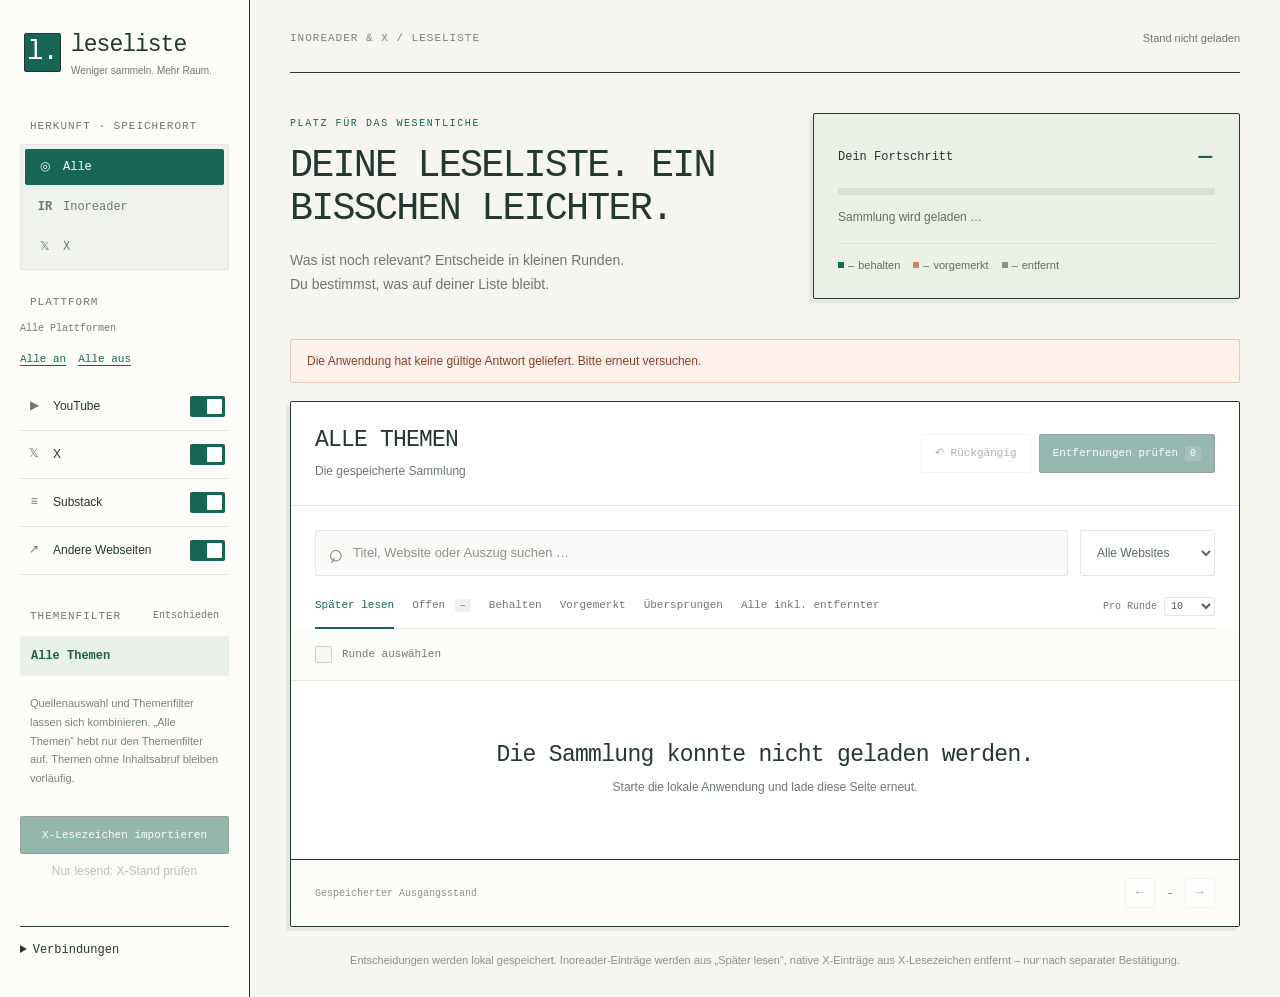
==== index.html @ fdd21968 "Source projection: partial-marine-coral-theme-20261112-170748" ====
<!doctype html>
<html lang="de">
<head>
  <meta charset="utf-8">
  <meta name="viewport" content="width=device-width, initial-scale=1">
  <meta name="color-scheme" content="light">
  <title>Leseliste · Inoreader &amp; X</title>
  <link rel="stylesheet" href="/styles.css">
  <script src="/app.js" defer></script>
</head>
<body>
  <a class="skip-link" href="#main">Zum Inhalt</a>
  <div class="app-shell">
    <aside class="sidebar" aria-label="Themen und Verbindung">
      <a class="brand" href="/" aria-label="Leseliste Startseite"><span class="brand-mark" aria-hidden="true">l.</span><span>leseliste<span class="brand-sub">Weniger sammeln. Mehr Raum.</span></span></a>
      <div class="scope-label" id="scope-label">HERKUNFT · SPEICHERORT</div>
      <div class="collection-switch" role="group" aria-labelledby="scope-label">
        <button class="active" type="button" data-collection="all" aria-pressed="true"><span class="origin-mark" aria-hidden="true">◎</span> Alle</button>
        <button type="button" data-collection="inoreader" aria-pressed="false"><span class="origin-mark" aria-hidden="true">IR</span> Inoreader</button>
        <button type="button" data-collection="x" aria-pressed="false"><span class="origin-mark" aria-hidden="true">𝕏</span> X</button>
      </div>
      <div class="scope-label" id="platform-label">PLATTFORM</div>
      <div class="platform-switch" role="group" aria-labelledby="platform-label" title="Erkennung anhand der Linkadresse; eigene Substack-Domains können unter anderen Webseiten erscheinen.">
        <div class="platform-toolbar">
          <span id="platform-count" aria-live="polite">Alle Plattformen</span>
          <div class="platform-actions">
            <button type="button" id="platform-all-on">Alle an</button>
            <button type="button" id="platform-all-off">Alle aus</button>
          </div>
        </div>
        <label class="platform-option"><span class="platform-mark" aria-hidden="true">▶</span><span>YouTube</span><input id="platform-youtube" type="checkbox" role="switch" data-platform="youtube" checked></label>
        <label class="platform-option"><span class="platform-mark" aria-hidden="true">𝕏</span><span>X</span><input id="platform-x" type="checkbox" role="switch" data-platform="x" checked></label>
        <label class="platform-option"><span class="platform-mark" aria-hidden="true">≡</span><span>Substack</span><input id="platform-substack" type="checkbox" role="switch" data-platform="substack" checked></label>
        <label class="platform-option"><span class="platform-mark" aria-hidden="true">↗</span><span>Andere Webseiten</span><input id="platform-web" type="checkbox" role="switch" data-platform="web" checked></label>
      </div>
      <div class="topic-heading"><span>THEMENFILTER</span><span>Entschieden</span></div>
      <button class="all-topics topic-button active" id="all-topics" type="button"><span>Alle Themen</span></button>
      <nav id="topics" aria-label="Nach Thema filtern"></nav>
      <p class="topic-note">Quellenauswahl und Themenfilter lassen sich kombinieren. „Alle Themen“ hebt nur den Themenfilter auf. Themen ohne Inhaltsabruf bleiben vorläufig.</p>
      <button id="x-import" class="button primary full-width" type="button" disabled>X-Lesezeichen importieren</button>
      <button id="x-check" class="text-button full-width" type="button" disabled>Nur lesend: X-Stand prüfen</button>
      <p id="x-import-status" class="import-status" aria-live="polite"></p>
      <details class="connection-settings"><summary>Verbindungen</summary>
      <section class="connection-card" aria-labelledby="connection-heading">
        <div class="connection-title"><span class="connection-dot" id="connection-dot"></span><h2 id="connection-heading">Inoreader</h2></div>
        <p id="connection-message">Verbindung wird geprüft …</p>
        <button id="connect" class="button secondary full-width" type="button" disabled>Inoreader verbinden <span aria-hidden="true">↗</span></button>
        <button id="refresh" class="text-button full-width" type="button" disabled>Live-Stand prüfen</button>
      </section>
      <section class="connection-card" aria-labelledby="x-connection-heading">
        <div class="connection-title"><span class="connection-dot" id="x-connection-dot"></span><h2 id="x-connection-heading">X-Lesezeichen</h2></div>
        <p id="x-connection-message" aria-live="polite">Verbindung wird geprüft …</p>
        <label for="x-client-id">Öffentliche X-Client-ID</label>
        <input id="x-client-id" autocomplete="off" spellcheck="false">
        <label><input id="x-user-cost-approval" type="checkbox"> Ich genehmige den Identitätsabruf für höchstens 0,01 USD.</label>
        <button id="x-connect" class="button secondary full-width" type="button">X verbinden</button>
        <button id="x-disconnect" class="text-button full-width" type="button" hidden>Trennen</button>
      </section>
      </details>
    </aside>
    <main id="main" tabindex="-1">
      <header class="topbar"><span class="eyebrow">INOREADER &amp; X / LESELISTE</span><span class="saved-status" id="saved-status">Lade gespeicherten Fortschritt …</span></header>
      <section class="intro" aria-labelledby="page-title">
        <div><div class="eyebrow accent">PLATZ FÜR DAS WESENTLICHE</div><h1 id="page-title">Deine Leseliste. Ein bisschen leichter.</h1><p>Was ist noch relevant? Entscheide in kleinen Runden.<br> Du bestimmst, was auf deiner Liste bleibt.</p></div>
        <div class="progress-card"><div class="progress-card-top"><span>Dein Fortschritt</span><strong id="progress-percent">–</strong></div><div class="progress-track"><div id="overall-bar"></div></div><p id="overall-progress">Sammlung wird geladen …</p><div class="progress-legend"><span><i class="legend-dot keep-dot"></i><span id="keep-count">–</span> behalten</span><span><i class="legend-dot remove-dot"></i><span id="remove-count">–</span> vorgemerkt</span><span><i class="legend-dot done-dot"></i><span id="done-count">–</span> entfernt</span></div></div>
      </section>
      <div id="notice" class="notice" role="status" aria-live="polite" hidden></div>
      <section class="collection" aria-labelledby="collection-title">
        <div class="collection-heading"><div><h2 id="collection-title">Alle Themen</h2><p id="topic-progress">Die gespeicherte Sammlung</p></div><div class="heading-actions"><button id="undo" class="button secondary" disabled type="button"><span aria-hidden="true">↶</span> Rückgängig</button><button id="preview" class="button primary" disabled type="button">Entfernungen prüfen <span id="pending-count" class="button-count">0</span></button></div></div>
        <div class="filters"><label class="search-field"><span aria-hidden="true">⌕</span><span class="sr-only">Artikel durchsuchen</span><input id="search" type="search" placeholder="Titel, Website oder Auszug suchen …" autocomplete="off"></label><label class="source-field"><span class="sr-only">Website oder Publikation filtern</span><select id="source"><option value="">Alle Websites</option></select></label></div>
        <div class="list-navigation"><div class="status-tabs" role="group" aria-label="Nach Entscheidung filtern"><button class="status-tab active" data-status="saved" type="button">Später lesen</button><button class="status-tab" data-status="open" type="button">Offen <span id="open-count">–</span></button><button class="status-tab" data-status="keep" type="button">Behalten</button><button class="status-tab" data-status="remove" type="button">Vorgemerkt</button><button class="status-tab" data-status="skip" type="button">Übersprungen</button><button class="status-tab" data-status="all" type="button">Alle inkl. entfernter</button></div><label class="round-size">Pro Runde <select id="page-size"><option value="10">10</option><option value="20">20</option><option value="500">Alle</option></select></label></div>
        <div class="batch-bar"><label class="select-all"><input id="select-all" type="checkbox"><span id="selection-label">Runde auswählen</span></label><div id="batch-actions" class="batch-actions" hidden><button id="open-selected" type="button">Ausgewählte Originale öffnen ↗</button><button id="karakeep-selected" type="button" title="Speichert die ausgewählten Artikel und merkt nach bestätigtem Erfolg ihre Entfernung aus Inoreader vor">Ausgewählte in Karakeep speichern</button><button data-batch="keep" type="button">Behalten</button><button data-batch="remove" type="button">Entfernen vormerken</button><button data-batch="skip" type="button">Überspringen</button><button data-batch="clear" type="button">Zurücksetzen</button></div><span id="result-count" class="result-count"></span></div>
        <div id="article-list" class="article-list" aria-label="Artikel"><div class="empty-state"><span class="empty-icon" aria-hidden="true">···</span><h3>Deine Sammlung wird geladen</h3><p>Einen Moment bitte.</p></div></div>
        <footer class="list-footer"><p id="snapshot-label">Gespeicherter Ausgangsstand</p><div class="pagination"><button id="previous-page" class="button secondary" type="button" disabled aria-label="Vorherige Runde">←</button><span id="page-label">–</span><button id="next-page" class="button secondary" type="button" disabled aria-label="Nächste Runde">→</button></div></footer>
      </section>
      <p class="footnote">Entscheidungen werden lokal gespeichert. Inoreader-Einträge werden aus „Später lesen“, native X-Einträge aus X-Lesezeichen entfernt – nur nach separater Bestätigung.</p>
    </main>
  </div>
  <dialog id="detail-dialog" class="detail-dialog" aria-labelledby="detail-title"><div class="drawer-inner"><div class="drawer-top"><span class="eyebrow" id="detail-ref"></span><button class="icon-button" id="close-detail" type="button" aria-label="Details schließen">×</button></div><div id="detail-meta" class="detail-meta"></div><h2 id="detail-title"></h2><div id="detail-status" class="detail-status"></div><a id="detail-link" class="button primary original-link" target="_blank" rel="noopener noreferrer">Original öffnen <span aria-hidden="true">↗</span></a><button id="detail-karakeep" class="button keep-button detail-karakeep" type="button">In Karakeep speichern</button><p class="karakeep-note">Speichert den Link und merkt ihn danach zum Entfernen aus Inoreader vor.</p><p id="detail-enrichment" class="detail-enrichment" hidden></p><p id="detail-missing" class="detail-warning" hidden>Der gespeicherte Inhalt reicht nicht aus, um diesen Artikel sicher einzuordnen. Öffne bei Bedarf das Original.</p><button id="detail-fetch-x" class="button secondary detail-fetch-x" type="button">X-Inhalt abrufen</button><details><summary>Quelltext / gespeicherten Auszug anzeigen</summary><p id="detail-excerpt" class="detail-excerpt"></p></details><p id="detail-duplicates" class="detail-warning" hidden></p><div class="drawer-decisions" id="detail-actions"><button class="button keep-button" data-detail="keep" type="button">✓ Behalten</button><button class="button remove-button" data-detail="remove" type="button">− Entfernen vormerken</button><button class="button secondary" data-detail="skip" type="button">Überspringen</button><button class="text-button" data-detail="clear" type="button">Entscheidung zurücksetzen</button></div><p class="drawer-note">„Entfernen“ betrifft nur die Liste „Später lesen“. Der Artikel wird nicht dauerhaft gelöscht.</p></div></dialog>
  <dialog id="sync-dialog" class="sync-dialog" aria-labelledby="sync-title"><div class="sync-inner"><div class="drawer-top"><span class="eyebrow accent">DEINE BESTÄTIGUNG</span><button class="icon-button" id="close-sync" type="button" aria-label="Vorschau schließen">×</button></div><h2 id="sync-title">Vorgemerkte Einträge entfernen</h2><p id="sync-description"></p><ul id="sync-items" class="sync-items"></ul><p class="sync-note">Inoreader-Einträge werden aus „Später lesen“, native X-Einträge aus X-Lesezeichen entfernt. Nicht verbundene Quellen bleiben vorgemerkt. „Behalten“ und „Überspringen“ verändern keine Quelle.</p><div id="sync-x-controls" hidden><div class="x-import-fields"><label>Prüfposts höchstens <input id="sync-x-posts" type="number" min="0"></label><label>Seiten höchstens <input id="sync-x-pages" type="number" min="1"></label></div><p id="sync-x-quote" class="detail-warning" aria-live="polite"></p><p>Verifikations-Readback kann unvollständig sein; ein ungelöschter Artikel bleibt dann unbestätigt. Nach jedem Versuch ist eine neue Vorschau erforderlich, ohne automatische Wiederholung.</p><label class="cost-approval"><input id="sync-x-approval" type="checkbox"> Ich genehmige diesen Höchstbetrag und die angezeigten Löschungen in X.</label></div><p id="sync-error" class="detail-warning" role="alert" hidden></p><div class="sync-actions"><button id="cancel-sync" class="button secondary" type="button">Abbrechen</button><button id="confirm-sync" class="button primary" type="button">Jetzt prüfen</button></div></div></dialog>
  <dialog id="x-check-dialog" class="sync-dialog" aria-labelledby="x-check-title"><div class="sync-inner"><div class="drawer-top"><span class="eyebrow accent">NUR LESENDER LIVE-CHECK</span><button class="icon-button" id="close-x-check" type="button" aria-label="Prüfung schließen">×</button></div><h2 id="x-check-title">X-Mitgliedschaft prüfen</h2><p>Diese Prüfung liest X-Lesezeichen und sendet keine Löschanfrage. Bei unvollständigem Ergebnis bleibt die Mitgliedschaft unbekannt.</p><div class="x-import-fields"><label>Prüfposts höchstens <input id="x-check-posts" type="number" min="0"></label><label>Seiten höchstens <input id="x-check-pages" type="number" min="1"></label></div><p id="x-check-quote" class="detail-warning" aria-live="polite"></p><label class="cost-approval"><input id="x-check-approval" type="checkbox"> Ich genehmige diesen reinen Lese-Kostenrahmen.</label><div class="sync-actions"><button id="cancel-x-check" class="button secondary" type="button">Abbrechen</button><button id="confirm-x-check" class="button primary" type="button" disabled>Nur lesend prüfen</button></div></div></dialog>
  <dialog id="karakeep-dialog" class="sync-dialog" aria-labelledby="karakeep-title" aria-describedby="karakeep-description"><div class="sync-inner"><div class="drawer-top"><span class="eyebrow accent">KARAKEEP VERBINDEN</span><button id="close-karakeep" class="icon-button" type="button" aria-label="Karakeep-Verbindung schließen">×</button></div><h2 id="karakeep-title">Links sicher aufbewahren</h2><p id="karakeep-description">Verbinde deine Karakeep-Instanz <strong>karakeep.example.invalid</strong>. Der Schlüssel bleibt nur für diese laufende Sitzung im Speicher und wird nicht in einer Datei gespeichert.</p><p>Trage den Schlüssel selbst hier ein, nicht im Chat. Öffne <a href="https://karakeep.example.invalid/" target="_blank" rel="noopener noreferrer">Karakeep ↗</a> und dort „Settings“ → „API Keys“.</p><label class="karakeep-key-label" for="karakeep-key">Karakeep-API-Schlüssel</label><input id="karakeep-key" class="karakeep-key-input" type="password" autocomplete="off" spellcheck="false" autocapitalize="none" maxlength="8192"><p class="karakeep-note">Verbinden speichert noch keinen Artikel. Erst „In Karakeep speichern“ legt den Link ab und merkt nach bestätigtem Erfolg die Entfernung aus Inoreader vor.</p><p id="karakeep-error" class="detail-warning" role="alert" hidden></p><div class="sync-actions"><button id="confirm-karakeep" class="button primary" type="button">Karakeep verbinden</button></div></div></dialog>
  <dialog id="x-import-dialog" class="sync-dialog" aria-labelledby="x-import-title" aria-describedby="x-import-description x-import-quote"><div class="sync-inner"><div class="drawer-top"><span class="eyebrow accent">MANUELLER IMPORT</span><button class="icon-button" id="close-x-import" type="button" aria-label="Import schließen">×</button></div><h2 id="x-import-title">X-Lesezeichen importieren</h2><p id="x-import-description"></p><div class="x-import-fields"><label>Beiträge höchstens <input id="x-import-posts" type="number" min="1" max="1000" value="20"></label><label>Autor:innen höchstens <input id="x-import-users" type="number" min="0" max="1000" value="20"></label><label>Seiten höchstens <input id="x-import-pages" type="number" min="1" max="1000" value="1"></label></div><label id="x-import-restart-label" class="cost-approval" hidden><input id="x-import-restart" type="checkbox"> Ich starte eine neue Inventur statt den ungültigen Cursor fortzusetzen.</label><p id="x-import-quote" class="detail-warning" aria-live="polite"></p><p>Dies ist ein reservierter Höchstbetrag, keine tatsächliche Abrechnung. Bekannte Beiträge können erneut kosten. Keine automatische Aufladung; aktuelle Preise im X-Entwicklerkonto vor Live-Nutzung prüfen.</p><label class="cost-approval"><input id="x-import-approval" type="checkbox"> Ich genehmige diese Ressourcen- und USD-Obergrenzen für genau diesen Import.</label><div class="sync-actions"><button id="cancel-x-import" class="button secondary" type="button">Abbrechen</button><button id="confirm-x-import" class="button primary" type="button" disabled>Kostenpflichtig importieren</button></div></div></dialog>
</body>
</html>
---- styles.css ----
:root{--bg:#f6f5f0;--surface:#fff;--ink:#243732;--muted:#6d7973;--line:#e4e8e1;--teal:#176554;--teal-light:#edf5ef;--orange:#a85b34;--orange-light:#fbf0e8;--radius:14px;--shadow:0 3px 18px #213c2a05;font-family:Inter,-apple-system,BlinkMacSystemFont,"Segoe UI",sans-serif;font-synthesis:none;color:var(--ink);background:var(--bg)}
*{box-sizing:border-box}body{margin:0;font-size:14px;line-height:1.5}button,input,select{font:inherit}button,a,input,select{-webkit-tap-highlight-color:transparent}button{cursor:pointer}button:disabled{cursor:default;opacity:.45}button,a,input,select{outline-offset:4px}button:focus-visible,a:focus-visible,input:focus-visible,select:focus-visible{outline:3px solid #69a78d}a{color:var(--teal)}button{color:inherit}button:not(:disabled),a{transition:background .15s,color .15s,border-color .15s}input[type=checkbox]{accent-color:var(--teal);width:17px;height:17px;margin:0;flex-shrink:0}input,select{min-width:0}button{touch-action:manipulation}[hidden]{display:none!important}.sr-only{position:absolute;width:1px;height:1px;overflow:hidden;clip:rect(0,0,0,0);white-space:nowrap}.skip-link{position:fixed;top:8px;left:8px;transform:translateY(-150%);z-index:10;background:white;padding:12px}.skip-link:focus{transform:translateY(0)}
.app-shell{display:grid;grid-template-columns:250px minmax(0,1fr);min-height:100vh}.sidebar{padding:32px 20px 24px;border-right:1px solid var(--line);background:#fcfcf8;display:flex;flex-direction:column;gap:0}.brand{display:flex;align-items:center;gap:10px;font-size:23px;letter-spacing:-.8px;font-weight:750;color:var(--ink);text-decoration:none;margin:0 0 48px 4px}.brand-mark{width:37px;height:39px;border-radius:11px;background:var(--teal);color:#fff;font-family:Georgia,serif;font-size:31px;line-height:35px;text-align:center}.brand-sub{display:block;font-size:10px;font-weight:450;color:var(--muted);letter-spacing:0;margin-top:0}.sidebar-label,.topic-heading{font-size:10px;letter-spacing:1.3px;font-weight:700;color:var(--muted);margin:0 10px 12px}.topic-heading{display:flex;justify-content:space-between;margin-top:29px;margin-bottom:12px}.topic-heading span:last-child{letter-spacing:0;font-size:10px;font-weight:400}.topic-button{display:flex;width:100%;align-items:center;justify-content:space-between;gap:8px;text-align:left;background:none;border:1px solid transparent;border-radius:9px;padding:11px 10px;font-size:12px;line-height:1.35}.topic-button:hover{background:#f0f3ed}.topic-button.active{background:#eaf1e9;color:#215c47;font-weight:650}.topic-button .small-count{font-size:11px;flex-shrink:0;color:var(--muted)}.all-topics{font-size:13px}.all-topics .small-count{background:#dce8d9;color:var(--teal);padding:1px 6px;border-radius:5px}.topic-entry{margin-bottom:8px}.topic-mini-track{height:3px;margin:0 10px;background:#e9ede5;border-radius:8px;overflow:hidden}.topic-mini-track>div{height:100%;background:#86af94;border-radius:8px}.topic-note{color:#7a857e;font-size:10px;line-height:1.65;margin:18px 10px 28px}.connection-card{margin-top:auto;border:1px solid var(--line);border-radius:12px;background:#fff;padding:15px}.connection-title{display:flex;align-items:center;gap:7px}.connection-title h2{margin:0;font-size:12px;font-weight:650}.connection-dot{height:7px;width:7px;border-radius:100%;background:#b2b9b1}.connection-dot.connected{background:#388160}.connection-card p{font-size:11px;line-height:1.6;color:var(--muted);margin:8px 0 12px}.full-width{width:100%}.connection-card .button{font-size:11px;padding:8px}.connection-card .text-button{font-size:11px;padding:10px 0 0}
main{padding:0 40px 22px;max-width:1500px;width:100%;margin:auto}.topbar{display:flex;align-items:center;justify-content:space-between;gap:14px;padding:24px 0;border-bottom:1px solid var(--line)}.eyebrow{font-size:10px;font-weight:650;letter-spacing:1.6px;color:#7a837c}.accent{color:var(--teal)}.saved-status{font-size:11px;color:var(--muted)}.intro{display:grid;grid-template-columns:minmax(0,1.2fr) minmax(280px,1fr);gap:35px;align-items:center;padding:39px 0 35px}.intro h1{font-family:Georgia,"Times New Roman",serif;font-size:clamp(29px,2.7vw,39px);font-weight:400;line-height:1.15;letter-spacing:-1.4px;max-width:470px;margin:11px 0 14px}.intro p{font-size:12px;color:var(--muted);line-height:1.75;margin:0}.progress-card{background:#eaf0e5;border:1px solid #e0e7d9;border-radius:var(--radius);padding:20px 22px}.progress-card-top{display:flex;justify-content:space-between;align-items:center;font-size:12px;font-weight:600}.progress-card-top strong{font-family:Georgia,serif;font-size:29px;font-weight:400;color:var(--teal)}.progress-track{height:7px;border-radius:5px;background:#d5e0ce;overflow:hidden;margin:12px 0}.progress-track>div{height:100%;width:0;background:var(--teal);border-radius:5px;transition:width .3s}.progress-card p{font-size:11px;color:#5e715e}.progress-legend{display:flex;flex-wrap:wrap;gap:6px 13px;font-size:10px;color:#5e715e;margin-top:15px;padding-top:13px;border-top:1px solid #d8e2d1}.progress-legend>span{display:flex;align-items:center;gap:4px}.legend-dot{display:inline-block;width:6px;height:6px;border-radius:50%}.keep-dot{background:var(--teal)}.remove-dot{background:#c38461}.done-dot{background:#8a9685}.notice{padding:12px 16px;margin:0 0 18px;border:1px solid #cbdccf;border-radius:10px;background:#f0f7ef;color:#2c5b40;font-size:12px}.notice.error{background:#fff1eb;border-color:#e9c8b8;color:#8a4029}
.collection{background:white;border:1px solid var(--line);border-radius:var(--radius);box-shadow:var(--shadow);overflow:hidden}.collection-heading{display:flex;justify-content:space-between;align-items:center;gap:20px;padding:24px 24px 19px}.collection-heading h2{font-size:19px;line-height:1.35;letter-spacing:-.4px;margin:0 0 4px;font-weight:600}.collection-heading p{font-size:11px;color:var(--muted);margin:0}.heading-actions{display:flex;gap:8px;flex-shrink:0}.button{border:1px solid transparent;border-radius:7px;font-size:11px;font-weight:550;padding:10px 13px;display:inline-flex;align-items:center;justify-content:center;gap:7px;text-decoration:none;white-space:nowrap}.primary{background:var(--teal);color:white;border-color:var(--teal)}.primary:hover:not(:disabled){background:#104c3f}.secondary{background:#fff;border-color:#dce2d9;color:#4a5c51}.secondary:hover:not(:disabled){background:#f4f6f0;border-color:#becbbc}.button-count{font-size:10px;background:#ffffff26;padding:0 5px;border-radius:4px;min-width:16px}.text-button{background:none;border:0;color:var(--muted);font-size:12px;padding:8px}.text-button:hover:not(:disabled){color:var(--teal)}.filters{display:flex;gap:12px;margin:0 24px 20px}.search-field{display:flex;align-items:center;flex:1;gap:10px;background:#fafbf8;border:1px solid var(--line);border-radius:7px;padding:0 12px}.search-field>span:first-child{font-family:Arial,sans-serif;font-size:25px;line-height:1;color:#7b8a7b;transform:rotate(-15deg)}.search-field input{border:0;background:transparent;padding:11px 0;font-size:12px;width:100%;color:var(--ink);outline-offset:2px}.search-field input::placeholder{color:#89928b}.source-field select{border:1px solid var(--line);border-radius:7px;background:#fff;padding:10px 28px 10px 12px;color:#5b6a60;font-size:12px;max-width:230px;width:100%;height:100%}.list-navigation{display:flex;justify-content:space-between;gap:15px;align-items:center;margin:0 24px;border-bottom:1px solid var(--line)}.status-tabs{display:flex;gap:20px}.status-tab{position:relative;background:none;border:0;padding:0 0 13px;font-size:11px;color:var(--muted);white-space:nowrap}.status-tab.active{font-weight:650;color:var(--teal)}.status-tab.active:after{position:absolute;content:"";height:2px;bottom:-1px;left:0;right:0;background:var(--teal)}.status-tab span{background:#edf2e9;border-radius:4px;margin-left:3px;font-size:10px;padding:1px 5px}.round-size{display:flex;align-items:center;gap:7px;font-size:10px;color:var(--muted);white-space:nowrap;padding-bottom:11px}.round-size select{border:1px solid var(--line);background:white;border-radius:4px;padding:2px;color:#4e6155}.batch-bar{display:flex;align-items:center;gap:12px;padding:13px 24px;background:#fcfcf9;border-bottom:1px solid var(--line);min-height:45px}.select-all{display:flex;align-items:center;gap:10px;white-space:nowrap;font-size:11px;color:var(--muted)}.result-count{font-size:10px;color:#7d887e;margin-left:auto;white-space:nowrap}.batch-actions{display:flex;gap:8px;flex-wrap:wrap}.batch-actions button{font-size:10px;padding:3px 6px;border:1px solid #d8e0d2;border-radius:4px;background:white}.batch-actions button:hover{background:var(--teal-light)}
.article-row{display:grid;grid-template-columns:17px minmax(0,1fr) auto;gap:14px;align-items:start;padding:18px 24px;border-bottom:1px solid #edf0e9}.article-row:last-child{border-bottom:0}.article-row:hover{background:#fcfdf9}.article-row.selected{background:#f0f7ef}.row-select{display:flex;padding-top:5px}.article-main{min-width:0}.article-title{font-size:13px;font-weight:600;line-height:1.5;display:block;padding:0;text-align:left;border:0;background:none;color:#2d3b33;width:100%;overflow-wrap:anywhere}.article-title:hover{color:var(--teal)}.article-meta{display:flex;align-items:center;flex-wrap:wrap;gap:5px 8px;color:#839080;font-size:10px;margin-top:7px}.source-name{font-weight:550;color:#66795f;max-width:190px;overflow:hidden;text-overflow:ellipsis;white-space:nowrap}.meta-separator{color:#c3cbbf}.topic-tag{font-size:9px;border-radius:4px;padding:2px 6px;background:#eff3e9;color:#6c7d5e;max-width:210px;overflow:hidden;text-overflow:ellipsis;white-space:nowrap}.article-excerpt{color:#7c857d;font-size:11px;margin:7px 0 0;overflow:hidden;display:-webkit-box;-webkit-line-clamp:1;-webkit-box-orient:vertical;line-height:1.5;overflow-wrap:anywhere}.row-actions{display:flex;align-items:center;gap:5px;align-self:center}.row-action{border:1px solid var(--line);border-radius:6px;background:#fff;color:#798775;min-width:31px;height:30px;font-size:15px;padding:0 8px;line-height:1}.row-action:hover:not(:disabled){background:#f2f6ec;border-color:#afc4a4;color:#305c40}.row-action.keep:hover:not(:disabled),.row-action.keep.chosen{background:#e9f3e9;border-color:#b7d2b8;color:var(--teal)}.row-action.remove:hover:not(:disabled),.row-action.remove.chosen{background:var(--orange-light);border-color:#e1b99f;color:var(--orange)}.row-action.skip.chosen{background:#edf0f2;border-color:#c6d0d5;color:#596a73}.row-action.details{border:0;background:transparent;font-size:19px;padding:0 5px;color:#a0ab98;min-width:24px}.decision-tag{color:#64775c;font-size:9px;padding:2px 6px;border-radius:4px;background:#f1f4ed}.decision-tag.remove{color:#a0633d;background:#fff2e8}.decision-tag.skip{color:#737c85;background:#f0f3f5}.decision-tag.removed{color:#5b6e60;background:#eaf0e9}.missing-tag{font-size:9px;color:#947849}.list-footer{display:flex;justify-content:space-between;align-items:center;gap:18px;border-top:1px solid var(--line);background:#fcfcf9;padding:16px 24px}.list-footer p{color:#8a9387;font-size:10px;margin:0;max-width:65%}.pagination{display:flex;align-items:center;gap:12px}.pagination .button{width:28px;height:28px;padding:0;font-size:13px}.pagination span{font-size:10px;color:#76836f;white-space:nowrap}.footnote{font-size:10px;color:#8a9387;text-align:center;margin:18px 10px 0}.empty-state{text-align:center;padding:60px 22px;color:var(--muted)}.empty-icon{display:inline-flex;align-items:center;justify-content:center;width:48px;height:48px;border-radius:50%;background:var(--teal-light);color:var(--teal);font-size:24px;margin-bottom:10px}.empty-state h3{font-family:Georgia,serif;font-size:22px;color:var(--ink);font-weight:400;margin:0 0 8px}.empty-state p{font-size:12px;max-width:380px;margin:auto;line-height:1.8}
dialog{color:var(--ink);border:0;background:white;padding:0;box-shadow:0 14px 70px #23392b33}dialog::backdrop{background:#1e302e61;backdrop-filter:blur(2px)}.detail-dialog{height:100dvh;max-height:100dvh;width:520px;max-width:100vw;margin:0 0 0 auto;border-radius:18px 0 0 18px}.drawer-inner{padding:25px 34px 32px;min-height:100%;display:flex;flex-direction:column}.drawer-top{display:flex;align-items:center;justify-content:space-between;gap:20px;margin-bottom:28px}.icon-button{width:32px;height:32px;border:1px solid var(--line);border-radius:50%;background:#fff;font-size:23px;line-height:1;color:#6f7f70}.icon-button:hover{background:var(--teal-light)}.detail-meta{font-size:11px;color:var(--muted);line-height:1.8;overflow-wrap:anywhere}.detail-dialog h2{font-family:Georgia,serif;font-size:31px;line-height:1.22;font-weight:400;letter-spacing:-.7px;overflow-wrap:anywhere;margin:14px 0}.detail-status{font-size:11px;color:var(--muted);margin-bottom:18px}.original-link{align-self:flex-start;padding:10px 15px;margin-bottom:30px}.excerpt-heading{display:flex;align-items:center;justify-content:space-between;gap:15px;border-bottom:1px solid var(--line);padding-bottom:10px}.excerpt-heading h3{margin:0;font-size:12px;font-weight:600}.excerpt-heading span{color:#8b9686;font-size:10px}.detail-excerpt{font-size:13px;color:#5f6d63;line-height:1.85;white-space:pre-wrap;overflow-wrap:anywhere;margin:17px 0 23px}.detail-warning{font-size:12px;line-height:1.7;background:#fbf5e9;border:1px solid #e8dcc0;padding:12px;border-radius:8px;color:#8b6e35}
.detail-enrichment{font-size:13px;color:#3f4d43;line-height:1.75;white-space:pre-wrap;overflow-wrap:anywhere;background:#f4f8f4;border:1px solid #d9e5da;padding:12px;border-radius:8px;margin:0 0 14px}
.detail-fetch-x{margin:0 0 14px}
.drawer-decisions{display:grid;grid-template-columns:1fr 1fr;gap:9px;margin-top:auto;padding-top:25px;border-top:1px solid var(--line)}.keep-button{background:#e8f1e6;border-color:#ccdcca;color:var(--teal)}.keep-button:hover{background:#dcebd9}.remove-button{background:#fbefe5;border-color:#ead2bf;color:#a45e33}.remove-button:hover{background:#f6e1d1}.drawer-note{font-size:10px;color:#84907e;line-height:1.8;margin:16px 0 0}.sync-dialog{width:570px;max-width:calc(100vw - 30px);max-height:90dvh;border-radius:17px}.sync-inner{padding:25px 30px}.sync-inner h2{font-family:Georgia,serif;font-weight:400;font-size:27px;line-height:1.25;margin:0 0 15px}.sync-inner p{font-size:12px;color:var(--muted);line-height:1.8}.sync-items{list-style:none;margin:20px 0;padding:0;max-height:250px;overflow:auto;border:1px solid var(--line);border-radius:8px}.sync-items li{padding:12px 14px;font-size:12px;line-height:1.6;border-bottom:1px solid var(--line);overflow-wrap:anywhere}.sync-items li:last-child{border:0}.sync-items li span{display:block;color:var(--muted);font-size:10px;margin-top:3px}.sync-actions{display:flex;justify-content:flex-end;gap:10px;margin-top:24px}
@media(min-width:1600px){.app-shell{grid-template-columns:270px minmax(0,1fr)}.sidebar{padding-left:25px;padding-right:25px}.article-row{padding-top:21px;padding-bottom:21px}}
@media(max-width:1150px){.app-shell{grid-template-columns:220px minmax(0,1fr)}main{padding-left:25px;padding-right:25px}.sidebar{padding-left:14px;padding-right:14px}.intro{gap:22px}.intro h1{font-size:32px}.progress-card{padding:17px}.progress-legend{gap:6px 8px}.collection-heading{align-items:flex-start}.heading-actions{flex-direction:column}.heading-actions .button{padding:7px 9px}.status-tabs{gap:15px}.round-size{gap:3px}.article-row{gap:11px;padding-left:20px;padding-right:20px}.row-actions{gap:3px}.row-action{min-width:28px;padding:0 6px}.article-meta{gap:4px 6px}.topic-tag{max-width:145px}.batch-bar{flex-wrap:wrap}.batch-actions{order:3;width:100%}}
@media(max-width:900px){.app-shell{grid-template-columns:190px minmax(0,1fr)}main{padding-left:20px;padding-right:20px}.sidebar{padding-left:10px;padding-right:10px}.brand{font-size:21px}.brand-sub{font-size:8px}.topic-button{font-size:11px}.intro{grid-template-columns:1fr;padding:28px 0 24px;gap:20px}.intro h1{max-width:none;font-size:34px}.intro p br{display:none}.progress-card{padding:15px 20px}.progress-card-top strong{font-size:25px}.progress-track{margin:9px 0}.progress-legend{margin-top:10px;padding-top:9px;gap:15px}.collection-heading{padding:20px 18px 16px}.collection-heading h2{font-size:17px}.filters{margin-left:18px;margin-right:18px;gap:7px}.source-field{max-width:150px}.source-field select{font-size:11px;padding-left:8px;padding-right:18px}.search-field input{font-size:11px}.list-navigation{margin:0 18px;flex-wrap:wrap;gap:0}.status-tabs{gap:14px;width:100%;order:2;overflow:auto}.round-size{margin-left:auto;padding-bottom:12px}.batch-bar{padding-left:18px;padding-right:18px}.article-row{grid-template-columns:17px minmax(0,1fr);padding:16px 18px;gap:8px 11px}.row-actions{grid-column:2;justify-content:flex-end}.row-action{min-width:35px;height:30px}.row-action.details{margin-left:4px}.article-excerpt{-webkit-line-clamp:2}.list-footer{padding:13px 18px}.saved-status{font-size:10px}.topbar .eyebrow{font-size:8px;letter-spacing:1px}}
@media(max-width:640px){.app-shell{display:block}.sidebar{padding:16px;border-right:0;border-bottom:1px solid var(--line);display:block}.brand{margin:0 0 18px;font-size:24px}.brand-sub{font-size:10px}.sidebar-label,.topic-heading,.topic-note{display:none}.all-topics{display:inline-flex;width:auto;padding:9px 12px;font-size:11px;margin-bottom:9px}#topics{display:flex;gap:7px;overflow-x:auto;padding-bottom:5px}.topic-entry{flex-shrink:0;margin:0;max-width:220px}.topic-button{padding:8px 10px;border-color:var(--line);gap:10px;font-size:10px}.topic-mini-track{margin-top:4px}.connection-card{position:absolute;right:16px;top:17px;padding:0;border:0;background:none;max-width:158px}.connection-title{justify-content:flex-end}.connection-title h2{font-size:11px}.connection-card p{display:none}.connection-card .button{padding:5px 8px;margin-top:7px;font-size:10px}.connection-card .text-button{padding:7px 0 0;font-size:10px;text-align:right}main{padding:0 14px 20px}.topbar{padding:16px 2px}.topbar .eyebrow{font-size:8px}.intro{padding:26px 4px 23px;gap:20px}.intro h1{font-size:35px;max-width:360px;margin-top:10px}.intro p{font-size:12px}.progress-card{padding:16px 18px}.progress-legend{font-size:9px;gap:12px}.collection-heading{padding:18px 14px;gap:12px;flex-wrap:wrap}.collection-heading h2{font-size:18px}.collection-heading p{font-size:10px}.heading-actions{flex-direction:row;width:100%;justify-content:space-between}.heading-actions .button{font-size:10px;padding:8px 10px}.filters{margin:0 14px 16px;flex-direction:column;gap:8px}.source-field{max-width:none}.source-field select{font-size:11px;height:34px}.search-field input{font-size:12px}.list-navigation{margin:0 14px;position:relative}.round-size{font-size:9px}.status-tabs{justify-content:space-between;gap:12px}.status-tab{font-size:10px;padding-bottom:12px}.status-tab span{font-size:9px}.batch-bar{padding:12px 14px}.select-all{font-size:10px}.result-count{font-size:9px}.article-row{padding:16px 14px;gap:9px 11px}.article-title{font-size:13px}.article-meta{font-size:9px;gap:5px}.source-name{max-width:140px}.topic-tag{max-width:170px;font-size:8px}.article-excerpt{font-size:11px}.row-actions{justify-content:flex-start;gap:7px}.row-action{min-width:38px;height:32px}.row-action.details{margin-left:auto}.list-footer{padding:13px 14px;align-items:flex-start;gap:10px}.list-footer p{font-size:9px;max-width:55%;line-height:1.7}.pagination{gap:7px}.pagination span{font-size:9px}.pagination .button{height:27px;width:27px}.footnote{font-size:9px;margin-top:14px}.drawer-inner{padding:18px 23px 25px}.detail-dialog{border-radius:0}.detail-dialog h2{font-size:28px}.sync-inner{padding:20px}.sync-inner h2{font-size:25px}.sync-actions .button{font-size:10px;padding:10px}.drawer-decisions{gap:8px}.drawer-decisions .button{padding:11px 8px;font-size:10px}.notice{font-size:11px}}
@media(prefers-reduced-motion:reduce){*{transition:none!important;scroll-behavior:auto!important}}

.article-title{display:-webkit-box;-webkit-box-orient:vertical;-webkit-line-clamp:3;overflow:hidden}

.row-original{margin-top:9px;padding:6px 10px;font-size:11px}.blocked-original{display:block;overflow-wrap:anywhere;margin-top:6px}

.row-karakeep{margin:9px 0 0 7px;padding:6px 10px;font-size:11px;white-space:normal;text-align:left}.detail-karakeep{align-self:flex-start;white-space:normal}.karakeep-note{font-size:11px;color:var(--muted);line-height:1.7;margin:8px 0 22px}.karakeep-key-label{display:block;font-size:12px;font-weight:600;margin:20px 0 7px}.karakeep-key-input{display:block;width:100%;border:1px solid var(--line);border-radius:7px;padding:11px 12px;background:#fafbf8;color:var(--ink)}
@media(max-width:640px){.row-karakeep{margin-left:0;margin-right:6px}.row-original{margin-right:6px}}
.filters{flex-wrap:wrap}.platform-switch{margin:0 0 4px}.platform-toolbar{display:flex;align-items:center;justify-content:space-between;gap:4px;flex-wrap:wrap;margin:0 0 5px;font-size:11px;color:var(--muted)}.platform-actions{display:flex;gap:10px}.platform-actions button{border:0;background:transparent;color:var(--teal);padding:8px 0;font-size:11px;text-decoration:underline;text-underline-offset:3px}.platform-option{display:flex;align-items:center;gap:9px;min-height:46px;padding:8px 2px;border-bottom:1px solid var(--line);font-size:12px;cursor:pointer}.platform-option:hover{background:var(--teal-light)}.platform-mark{width:20px;flex-shrink:0;text-align:center;color:var(--muted)}.platform-option>span:nth-child(2){flex:1}.platform-option input[type=checkbox]{appearance:none;position:relative;width:35px;height:21px;border:0;border-radius:20px;background:#cbd4ce;cursor:pointer}.platform-option input:before{content:"";position:absolute;width:15px;height:15px;top:3px;left:3px;border-radius:50%;background:var(--surface);transition:transform .15s}.platform-option input:checked{background:var(--teal)}.platform-option input:checked:before{transform:translateX(14px)}

.sidebar .collection-switch{display:grid;grid-template-columns:1fr}.sidebar .collection-switch button{display:flex;align-items:center;gap:8px;text-align:left;padding:9px 10px}.origin-mark{display:inline-flex;justify-content:center;align-items:center;min-width:20px;font-size:12px;font-weight:700}.import-status{font-size:11px;line-height:1.6;color:var(--muted);overflow-wrap:anywhere}.connection-settings{margin-top:16px}.connection-settings>summary{font-size:12px;font-weight:600;cursor:pointer;padding:9px 0}.connection-settings .connection-card{position:static;max-width:none;margin-top:10px;padding:13px;border:1px solid var(--line);background:#fff}.connection-settings .connection-card p{display:block;font-size:11px}.connection-settings .connection-title{justify-content:flex-start}.connection-settings label{display:block;margin:10px 0;font-size:11px;line-height:1.6}.connection-settings input:not([type=checkbox]){display:block;width:100%;padding:9px;border:1px solid var(--line);border-radius:6px}.x-import-fields{display:grid;grid-template-columns:repeat(3,minmax(0,1fr));gap:12px;margin:20px 0}.x-import-fields label{display:grid;gap:7px;font-size:12px}.x-import-fields input{width:100%;padding:9px;border:1px solid var(--line);border-radius:6px}.cost-approval{display:flex;align-items:flex-start;gap:9px;font-size:12px;line-height:1.6;margin:14px 0}.cost-approval input{margin-top:3px}.connection-settings .full-width{width:100%}@media(max-width:640px){.sidebar .collection-switch{grid-template-columns:repeat(3,minmax(0,1fr));max-width:none}.sidebar .collection-switch button{padding:9px 5px;font-size:11px;justify-content:center;gap:4px}.connection-settings .connection-card .button{padding:9px}.x-import-fields{grid-template-columns:1fr}.sync-actions{flex-wrap:wrap}.sync-actions .button{white-space:normal}.import-status{margin-bottom:4px}}
.scope-label{font-size:10px;letter-spacing:1.4px;font-weight:650;color:var(--muted);margin:0 10px 10px}.collection-switch{display:flex;gap:3px;padding:4px;margin:0 0 24px;border:1px solid var(--line);border-radius:10px;background:#f0f2ed}.collection-switch button{flex:1;min-width:0;padding:9px 5px;border:0;border-radius:6px;background:transparent;color:var(--muted);font-size:12px;font-weight:600;white-space:nowrap}.collection-switch button:hover{background:#e4eae3}.collection-switch button.active{background:var(--teal);color:white}.collection-switch+.topic-heading{margin-top:0}@media(max-width:640px){.scope-label{margin:8px 0;font-size:9px}.collection-switch{max-width:320px;margin-bottom:18px}.sidebar .topic-heading{display:flex;margin:0 0 8px}.collection-switch button{padding:9px 12px}}

/* Flat editorial geometry; retain the Leseliste palette and native controls. */
:root{--display-font:"SFMono-Regular",Consolas,"Liberation Mono",monospace;--radius:2px;--shadow:-4px 4px 0 var(--line)}
.sidebar{padding-top:28px;border-right-color:var(--ink)}
.brand{font-family:var(--display-font);font-weight:500;letter-spacing:-1px;margin-bottom:40px}
.brand-mark{border-radius:2px;font-family:var(--display-font);font-size:27px;line-height:37px;border:1px solid var(--ink)}
.brand-sub{font-family:Inter,-apple-system,BlinkMacSystemFont,"Segoe UI",sans-serif;letter-spacing:0;font-weight:400}
.scope-label,.topic-heading,.eyebrow,.progress-card-top,.status-tab,.round-size,.connection-title h2,.excerpt-heading h3{font-family:var(--display-font);font-weight:400}
.scope-label,.topic-heading{font-size:11px;letter-spacing:1px}
.topbar{border-bottom-color:var(--ink);padding-top:25px;padding-bottom:25px}
.topbar .eyebrow{font-size:11px;letter-spacing:1px}
.intro{gap:32px;padding-top:40px;padding-bottom:40px;align-items:stretch}
.intro>div:first-child{display:flex;flex-direction:column;justify-content:center}
.intro h1{font-family:var(--display-font);font-size:clamp(28px,3vw,40px);font-weight:400;line-height:1.12;letter-spacing:-1.8px;text-transform:uppercase;max-width:620px;margin:14px 0 18px;overflow-wrap:anywhere}
.intro p{font-size:14px;font-weight:400;line-height:1.7}
.progress-card{border:1px solid var(--ink);border-radius:2px;box-shadow:var(--shadow);padding:24px;display:flex;flex-direction:column;justify-content:center}
.progress-card-top{font-size:12px;gap:12px}
.progress-card-top strong{font-family:var(--display-font);font-size:32px;font-weight:400;line-height:1.2}
.progress-track,.progress-track>div,.topic-mini-track,.topic-mini-track>div{border-radius:0}
.progress-card p{font-size:12px}
.progress-legend{font-size:11px;line-height:1.6}
.legend-dot{border-radius:0}
.collection{border:1px solid var(--ink);border-radius:2px;box-shadow:var(--shadow)}
.collection-heading{padding:24px;gap:24px;border-bottom:1px solid var(--line);margin-bottom:24px}
.collection-heading h2{font-family:var(--display-font);font-size:23px;font-weight:400;letter-spacing:-.8px;text-transform:uppercase;line-height:1.25}
.collection-heading p{font-size:12px;margin-top:7px;line-height:1.6}
.button{border-radius:2px;min-height:36px;font-family:var(--display-font);font-size:11px;font-weight:400;white-space:normal;transition:transform .15s,background .15s,box-shadow .15s}
.primary,.keep-button,.remove-button{border-width:1px;border-color:var(--ink)}
.button:hover:not(:disabled){transform:translateY(-1px);box-shadow:-2px 2px 0 var(--line)}
.button:active:not(:disabled){transform:translateY(0);box-shadow:none}
.button-count,.status-tab span,.topic-tag,.decision-tag{border-radius:2px}
.secondary{border-color:var(--line)}
.search-field,.source-field select,.round-size select,.karakeep-key-input,.connection-settings input:not([type=checkbox]),.x-import-fields input{border-radius:2px}
.search-field input{font-size:13px;padding-top:12px;padding-bottom:12px}
.source-field select{font-size:12px;min-height:42px}
.list-navigation{gap:12px}
.status-tabs{gap:18px;flex-wrap:wrap}
.status-tab{font-size:11px;min-height:32px;line-height:1.5}
.status-tab.active{font-weight:500}
.batch-bar{min-height:52px}
.select-all,.result-count{font-family:var(--display-font);font-size:11px}
.batch-actions button{border-radius:2px;min-height:30px}
.article-row{padding-top:22px;padding-bottom:22px;border-bottom-color:var(--line)}
.article-title{font-size:14px;font-weight:500;line-height:1.6}
.article-meta{font-family:var(--display-font);font-size:11px;line-height:1.6}
.article-excerpt{font-size:12px;margin-top:9px;line-height:1.7}
.topic-tag,.decision-tag{font-size:10px}
.row-action{border-radius:2px;min-width:34px;min-height:34px}
.row-original,.row-karakeep{font-size:11px;min-height:34px;padding:6px 10px}
.list-footer{border-top-color:var(--ink);padding:18px 24px}
.list-footer p,.pagination span{font-family:var(--display-font);font-size:10px;line-height:1.7}
.pagination .button{min-height:30px;width:30px}
.footnote{font-size:11px;line-height:1.7;margin-top:24px}
.collection-switch{border-radius:2px;border-color:var(--line);padding:4px;gap:4px}
.collection-switch button{border-radius:2px;font-family:var(--display-font);font-weight:400;font-size:12px}
.platform-toolbar{font-family:var(--display-font);font-size:10px;gap:6px}
.platform-actions{gap:12px}
.platform-actions button{font-size:11px;min-height:36px}
.platform-option{padding:10px 4px;min-height:48px;font-size:12px}
.platform-mark{font-family:var(--display-font)}
.platform-option input[type=checkbox]{border-radius:2px}
.platform-option input:before{border-radius:1px}
.topic-button{border-radius:2px;font-size:12px;min-height:40px}
.all-topics{font-family:var(--display-font);font-weight:400}
.topic-note{font-size:11px;line-height:1.7}
.connection-settings>summary{font-family:var(--display-font);font-weight:400;border-top:1px solid var(--ink);padding:14px 0}
.connection-settings .connection-card{border-radius:2px}
.connection-dot{border-radius:1px}
.notice,.detail-enrichment,.detail-warning,.sync-items,.sync-dialog,.detail-dialog,.icon-button{border-radius:2px}
dialog{box-shadow:-6px 6px 0 var(--line);border:1px solid var(--ink)}
dialog::backdrop{backdrop-filter:none}
.detail-dialog{border-right:0;border-top:0;border-bottom:0;border-radius:0}
.detail-dialog h2,.sync-inner h2,.empty-state h3{font-family:var(--display-font);font-weight:400;letter-spacing:-.7px;line-height:1.25}
.detail-dialog h2{font-size:28px}
.sync-inner h2{font-size:25px}
.detail-meta,.detail-status{font-family:var(--display-font);font-size:11px}
.detail-excerpt,.detail-enrichment{font-size:14px;line-height:1.8}
.drawer-top,.excerpt-heading{border-bottom-color:var(--ink)}
.empty-state h3{font-size:23px}
.empty-icon{border-radius:2px}
@media(min-width:1151px){.intro{grid-template-columns:minmax(0,1.15fr) minmax(280px,1fr)}}
@media(max-width:1150px){.collection-heading{gap:16px}.collection-heading h2{font-size:21px}.progress-card{padding:20px}.status-tabs{gap:12px}.topbar .eyebrow{font-size:10px}.intro h1{font-size:32px}}
@media(max-width:900px){.intro{grid-template-columns:1fr;gap:24px;padding:32px 0}.collection-heading{padding:20px 18px;margin-bottom:20px}.intro h1{font-size:34px;max-width:650px}.progress-card-top strong{font-size:30px}.row-action{min-width:36px}.article-row{padding:20px 18px}.list-footer{padding:16px 18px}.platform-toolbar{font-size:10px}}
@media(max-width:640px){.sidebar{padding:20px 16px;border-right:0;border-bottom:1px solid var(--ink)}.brand{margin-bottom:24px}.sidebar .scope-label{font-size:10px;margin:12px 0 8px}.sidebar .collection-switch button{font-size:11px}.platform-option{min-height:48px}.sidebar .topic-heading{margin-top:24px;font-size:10px}.topic-entry{max-width:240px}.topic-button{font-size:11px}.topic-mini-track{margin-top:6px}.topbar{padding:18px 2px;flex-wrap:wrap;gap:7px}.topbar .eyebrow{font-size:10px}.intro{padding:28px 4px 32px;gap:24px}.intro h1{font-size:30px;letter-spacing:-1.2px;max-width:none}.intro p{font-size:13px}.progress-card{padding:20px}.progress-legend{gap:8px 12px;font-size:10px}.collection-heading{padding:20px 14px;gap:16px;margin-bottom:20px}.collection-heading h2{font-size:21px}.heading-actions .button{min-height:38px}.search-field input{font-size:13px}.source-field select{font-size:12px}.article-row{padding:20px 14px}.article-title{font-size:14px}.article-meta{font-size:10px}.article-excerpt{font-size:12px}.row-actions{gap:8px}.row-action{min-width:40px;min-height:38px}.row-original,.row-karakeep{min-height:36px}.status-tabs{justify-content:flex-start;flex-wrap:wrap;gap:6px 14px;overflow:visible}.status-tab{font-size:11px;padding:6px 0 10px}.round-size{font-size:11px;padding-bottom:12px}.batch-bar{padding:14px}.select-all,.result-count{font-size:10px}.list-footer{padding:16px 14px;flex-wrap:wrap}.list-footer p{max-width:100%;flex:1 1 180px}.pagination{margin-left:auto}.detail-dialog h2{font-size:25px}.sync-actions .button{min-height:40px}.footnote{font-size:10px}.connection-settings .connection-card .button{min-height:40px}}
@media(pointer:coarse){.platform-actions button{min-height:44px;padding-left:6px;padding-right:6px}.row-action{min-height:44px;min-width:44px}.status-tab{min-height:44px}.button{min-height:44px}}
@media(prefers-reduced-motion:reduce){.button:hover:not(:disabled){transform:none}.button{transition:none}}
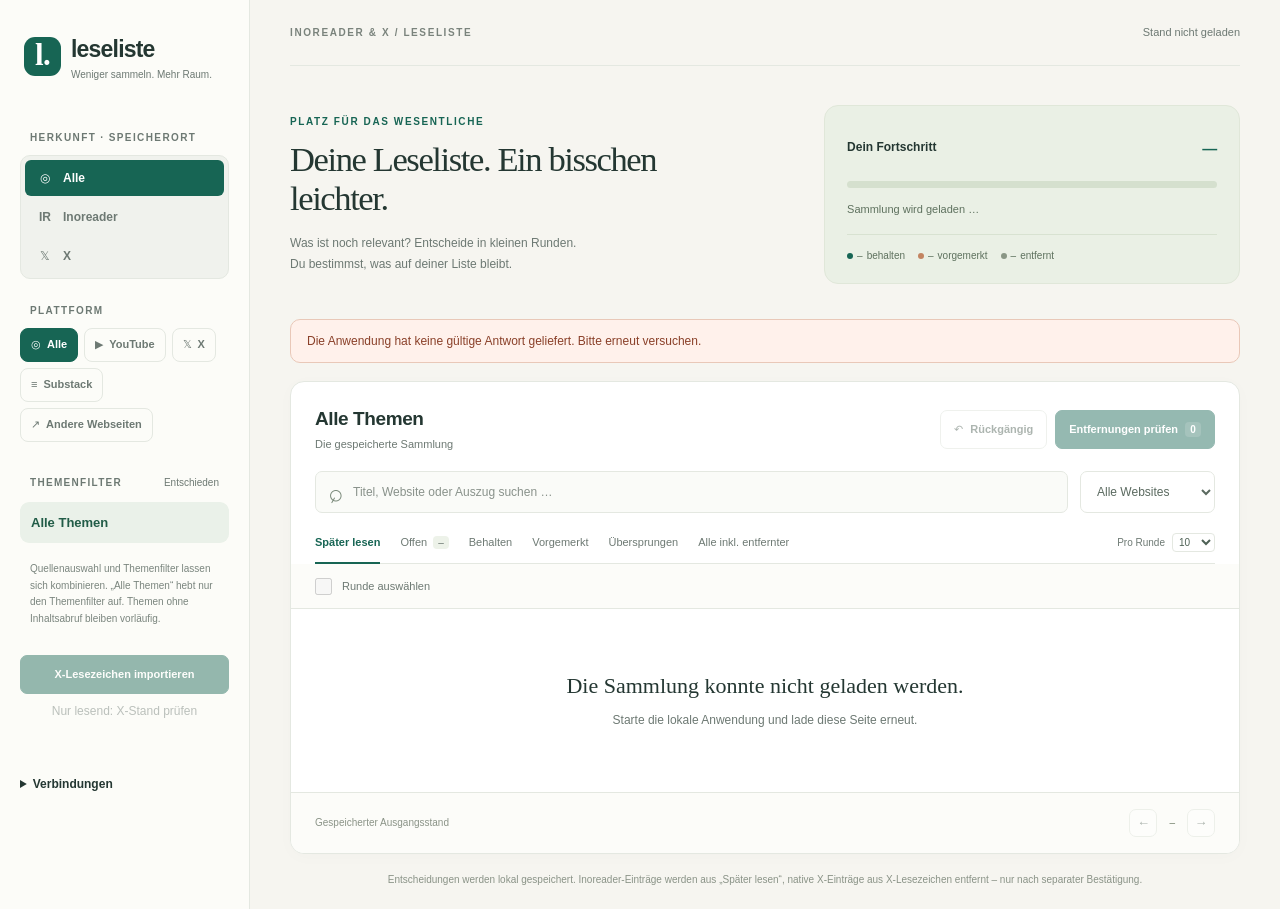
==== commit 3d06268e: "Source projection: partial-platform-switches-20261112-165532" ====
--- a/index.html
+++ b/index.html
@@ -21,17 +21,11 @@
       </div>
       <div class="scope-label" id="platform-label">PLATTFORM</div>
       <div class="platform-switch" role="group" aria-labelledby="platform-label" title="Erkennung anhand der Linkadresse; eigene Substack-Domains können unter anderen Webseiten erscheinen.">
-        <div class="platform-toolbar">
-          <span id="platform-count" aria-live="polite">Alle Plattformen</span>
-          <div class="platform-actions">
-            <button type="button" id="platform-all-on">Alle an</button>
-            <button type="button" id="platform-all-off">Alle aus</button>
-          </div>
-        </div>
-        <label class="platform-option"><span class="platform-mark" aria-hidden="true">▶</span><span>YouTube</span><input id="platform-youtube" type="checkbox" role="switch" data-platform="youtube" checked></label>
-        <label class="platform-option"><span class="platform-mark" aria-hidden="true">𝕏</span><span>X</span><input id="platform-x" type="checkbox" role="switch" data-platform="x" checked></label>
-        <label class="platform-option"><span class="platform-mark" aria-hidden="true">≡</span><span>Substack</span><input id="platform-substack" type="checkbox" role="switch" data-platform="substack" checked></label>
-        <label class="platform-option"><span class="platform-mark" aria-hidden="true">↗</span><span>Andere Webseiten</span><input id="platform-web" type="checkbox" role="switch" data-platform="web" checked></label>
+        <button class="active" type="button" data-platform="" aria-pressed="true"><span aria-hidden="true">◎</span> Alle</button>
+        <button type="button" data-platform="youtube" aria-pressed="false"><span aria-hidden="true">▶</span> YouTube</button>
+        <button type="button" data-platform="x" aria-pressed="false"><span aria-hidden="true">𝕏</span> X</button>
+        <button type="button" data-platform="substack" aria-pressed="false"><span aria-hidden="true">≡</span> Substack</button>
+        <button type="button" data-platform="web" aria-pressed="false"><span aria-hidden="true">↗</span> Andere Webseiten</button>
       </div>
       <div class="topic-heading"><span>THEMENFILTER</span><span>Entschieden</span></div>
       <button class="all-topics topic-button active" id="all-topics" type="button"><span>Alle Themen</span></button>
--- a/styles.css
+++ b/styles.css
@@ -20,93 +20,6 @@
 
 .row-karakeep{margin:9px 0 0 7px;padding:6px 10px;font-size:11px;white-space:normal;text-align:left}.detail-karakeep{align-self:flex-start;white-space:normal}.karakeep-note{font-size:11px;color:var(--muted);line-height:1.7;margin:8px 0 22px}.karakeep-key-label{display:block;font-size:12px;font-weight:600;margin:20px 0 7px}.karakeep-key-input{display:block;width:100%;border:1px solid var(--line);border-radius:7px;padding:11px 12px;background:#fafbf8;color:var(--ink)}
 @media(max-width:640px){.row-karakeep{margin-left:0;margin-right:6px}.row-original{margin-right:6px}}
-.filters{flex-wrap:wrap}.platform-switch{margin:0 0 4px}.platform-toolbar{display:flex;align-items:center;justify-content:space-between;gap:4px;flex-wrap:wrap;margin:0 0 5px;font-size:11px;color:var(--muted)}.platform-actions{display:flex;gap:10px}.platform-actions button{border:0;background:transparent;color:var(--teal);padding:8px 0;font-size:11px;text-decoration:underline;text-underline-offset:3px}.platform-option{display:flex;align-items:center;gap:9px;min-height:46px;padding:8px 2px;border-bottom:1px solid var(--line);font-size:12px;cursor:pointer}.platform-option:hover{background:var(--teal-light)}.platform-mark{width:20px;flex-shrink:0;text-align:center;color:var(--muted)}.platform-option>span:nth-child(2){flex:1}.platform-option input[type=checkbox]{appearance:none;position:relative;width:35px;height:21px;border:0;border-radius:20px;background:#cbd4ce;cursor:pointer}.platform-option input:before{content:"";position:absolute;width:15px;height:15px;top:3px;left:3px;border-radius:50%;background:var(--surface);transition:transform .15s}.platform-option input:checked{background:var(--teal)}.platform-option input:checked:before{transform:translateX(14px)}
-
+.filters{flex-wrap:wrap}.platform-switch{display:flex;flex-wrap:wrap;gap:6px;margin:0 0 4px}.platform-switch button{display:inline-flex;align-items:center;gap:6px;min-height:34px;max-width:100%;padding:7px 10px;border:1px solid var(--line);border-radius:8px;background:transparent;color:var(--muted);font-size:11px;font-weight:550}.platform-switch button:hover{background:var(--teal-light);color:var(--teal)}.platform-switch button.active{background:var(--teal);border-color:var(--teal);color:white}
 .sidebar .collection-switch{display:grid;grid-template-columns:1fr}.sidebar .collection-switch button{display:flex;align-items:center;gap:8px;text-align:left;padding:9px 10px}.origin-mark{display:inline-flex;justify-content:center;align-items:center;min-width:20px;font-size:12px;font-weight:700}.import-status{font-size:11px;line-height:1.6;color:var(--muted);overflow-wrap:anywhere}.connection-settings{margin-top:16px}.connection-settings>summary{font-size:12px;font-weight:600;cursor:pointer;padding:9px 0}.connection-settings .connection-card{position:static;max-width:none;margin-top:10px;padding:13px;border:1px solid var(--line);background:#fff}.connection-settings .connection-card p{display:block;font-size:11px}.connection-settings .connection-title{justify-content:flex-start}.connection-settings label{display:block;margin:10px 0;font-size:11px;line-height:1.6}.connection-settings input:not([type=checkbox]){display:block;width:100%;padding:9px;border:1px solid var(--line);border-radius:6px}.x-import-fields{display:grid;grid-template-columns:repeat(3,minmax(0,1fr));gap:12px;margin:20px 0}.x-import-fields label{display:grid;gap:7px;font-size:12px}.x-import-fields input{width:100%;padding:9px;border:1px solid var(--line);border-radius:6px}.cost-approval{display:flex;align-items:flex-start;gap:9px;font-size:12px;line-height:1.6;margin:14px 0}.cost-approval input{margin-top:3px}.connection-settings .full-width{width:100%}@media(max-width:640px){.sidebar .collection-switch{grid-template-columns:repeat(3,minmax(0,1fr));max-width:none}.sidebar .collection-switch button{padding:9px 5px;font-size:11px;justify-content:center;gap:4px}.connection-settings .connection-card .button{padding:9px}.x-import-fields{grid-template-columns:1fr}.sync-actions{flex-wrap:wrap}.sync-actions .button{white-space:normal}.import-status{margin-bottom:4px}}
 .scope-label{font-size:10px;letter-spacing:1.4px;font-weight:650;color:var(--muted);margin:0 10px 10px}.collection-switch{display:flex;gap:3px;padding:4px;margin:0 0 24px;border:1px solid var(--line);border-radius:10px;background:#f0f2ed}.collection-switch button{flex:1;min-width:0;padding:9px 5px;border:0;border-radius:6px;background:transparent;color:var(--muted);font-size:12px;font-weight:600;white-space:nowrap}.collection-switch button:hover{background:#e4eae3}.collection-switch button.active{background:var(--teal);color:white}.collection-switch+.topic-heading{margin-top:0}@media(max-width:640px){.scope-label{margin:8px 0;font-size:9px}.collection-switch{max-width:320px;margin-bottom:18px}.sidebar .topic-heading{display:flex;margin:0 0 8px}.collection-switch button{padding:9px 12px}}
-
-/* Flat editorial geometry; retain the Leseliste palette and native controls. */
-:root{--display-font:"SFMono-Regular",Consolas,"Liberation Mono",monospace;--radius:2px;--shadow:-4px 4px 0 var(--line)}
-.sidebar{padding-top:28px;border-right-color:var(--ink)}
-.brand{font-family:var(--display-font);font-weight:500;letter-spacing:-1px;margin-bottom:40px}
-.brand-mark{border-radius:2px;font-family:var(--display-font);font-size:27px;line-height:37px;border:1px solid var(--ink)}
-.brand-sub{font-family:Inter,-apple-system,BlinkMacSystemFont,"Segoe UI",sans-serif;letter-spacing:0;font-weight:400}
-.scope-label,.topic-heading,.eyebrow,.progress-card-top,.status-tab,.round-size,.connection-title h2,.excerpt-heading h3{font-family:var(--display-font);font-weight:400}
-.scope-label,.topic-heading{font-size:11px;letter-spacing:1px}
-.topbar{border-bottom-color:var(--ink);padding-top:25px;padding-bottom:25px}
-.topbar .eyebrow{font-size:11px;letter-spacing:1px}
-.intro{gap:32px;padding-top:40px;padding-bottom:40px;align-items:stretch}
-.intro>div:first-child{display:flex;flex-direction:column;justify-content:center}
-.intro h1{font-family:var(--display-font);font-size:clamp(28px,3vw,40px);font-weight:400;line-height:1.12;letter-spacing:-1.8px;text-transform:uppercase;max-width:620px;margin:14px 0 18px;overflow-wrap:anywhere}
-.intro p{font-size:14px;font-weight:400;line-height:1.7}
-.progress-card{border:1px solid var(--ink);border-radius:2px;box-shadow:var(--shadow);padding:24px;display:flex;flex-direction:column;justify-content:center}
-.progress-card-top{font-size:12px;gap:12px}
-.progress-card-top strong{font-family:var(--display-font);font-size:32px;font-weight:400;line-height:1.2}
-.progress-track,.progress-track>div,.topic-mini-track,.topic-mini-track>div{border-radius:0}
-.progress-card p{font-size:12px}
-.progress-legend{font-size:11px;line-height:1.6}
-.legend-dot{border-radius:0}
-.collection{border:1px solid var(--ink);border-radius:2px;box-shadow:var(--shadow)}
-.collection-heading{padding:24px;gap:24px;border-bottom:1px solid var(--line);margin-bottom:24px}
-.collection-heading h2{font-family:var(--display-font);font-size:23px;font-weight:400;letter-spacing:-.8px;text-transform:uppercase;line-height:1.25}
-.collection-heading p{font-size:12px;margin-top:7px;line-height:1.6}
-.button{border-radius:2px;min-height:36px;font-family:var(--display-font);font-size:11px;font-weight:400;white-space:normal;transition:transform .15s,background .15s,box-shadow .15s}
-.primary,.keep-button,.remove-button{border-width:1px;border-color:var(--ink)}
-.button:hover:not(:disabled){transform:translateY(-1px);box-shadow:-2px 2px 0 var(--line)}
-.button:active:not(:disabled){transform:translateY(0);box-shadow:none}
-.button-count,.status-tab span,.topic-tag,.decision-tag{border-radius:2px}
-.secondary{border-color:var(--line)}
-.search-field,.source-field select,.round-size select,.karakeep-key-input,.connection-settings input:not([type=checkbox]),.x-import-fields input{border-radius:2px}
-.search-field input{font-size:13px;padding-top:12px;padding-bottom:12px}
-.source-field select{font-size:12px;min-height:42px}
-.list-navigation{gap:12px}
-.status-tabs{gap:18px;flex-wrap:wrap}
-.status-tab{font-size:11px;min-height:32px;line-height:1.5}
-.status-tab.active{font-weight:500}
-.batch-bar{min-height:52px}
-.select-all,.result-count{font-family:var(--display-font);font-size:11px}
-.batch-actions button{border-radius:2px;min-height:30px}
-.article-row{padding-top:22px;padding-bottom:22px;border-bottom-color:var(--line)}
-.article-title{font-size:14px;font-weight:500;line-height:1.6}
-.article-meta{font-family:var(--display-font);font-size:11px;line-height:1.6}
-.article-excerpt{font-size:12px;margin-top:9px;line-height:1.7}
-.topic-tag,.decision-tag{font-size:10px}
-.row-action{border-radius:2px;min-width:34px;min-height:34px}
-.row-original,.row-karakeep{font-size:11px;min-height:34px;padding:6px 10px}
-.list-footer{border-top-color:var(--ink);padding:18px 24px}
-.list-footer p,.pagination span{font-family:var(--display-font);font-size:10px;line-height:1.7}
-.pagination .button{min-height:30px;width:30px}
-.footnote{font-size:11px;line-height:1.7;margin-top:24px}
-.collection-switch{border-radius:2px;border-color:var(--line);padding:4px;gap:4px}
-.collection-switch button{border-radius:2px;font-family:var(--display-font);font-weight:400;font-size:12px}
-.platform-toolbar{font-family:var(--display-font);font-size:10px;gap:6px}
-.platform-actions{gap:12px}
-.platform-actions button{font-size:11px;min-height:36px}
-.platform-option{padding:10px 4px;min-height:48px;font-size:12px}
-.platform-mark{font-family:var(--display-font)}
-.platform-option input[type=checkbox]{border-radius:2px}
-.platform-option input:before{border-radius:1px}
-.topic-button{border-radius:2px;font-size:12px;min-height:40px}
-.all-topics{font-family:var(--display-font);font-weight:400}
-.topic-note{font-size:11px;line-height:1.7}
-.connection-settings>summary{font-family:var(--display-font);font-weight:400;border-top:1px solid var(--ink);padding:14px 0}
-.connection-settings .connection-card{border-radius:2px}
-.connection-dot{border-radius:1px}
-.notice,.detail-enrichment,.detail-warning,.sync-items,.sync-dialog,.detail-dialog,.icon-button{border-radius:2px}
-dialog{box-shadow:-6px 6px 0 var(--line);border:1px solid var(--ink)}
-dialog::backdrop{backdrop-filter:none}
-.detail-dialog{border-right:0;border-top:0;border-bottom:0;border-radius:0}
-.detail-dialog h2,.sync-inner h2,.empty-state h3{font-family:var(--display-font);font-weight:400;letter-spacing:-.7px;line-height:1.25}
-.detail-dialog h2{font-size:28px}
-.sync-inner h2{font-size:25px}
-.detail-meta,.detail-status{font-family:var(--display-font);font-size:11px}
-.detail-excerpt,.detail-enrichment{font-size:14px;line-height:1.8}
-.drawer-top,.excerpt-heading{border-bottom-color:var(--ink)}
-.empty-state h3{font-size:23px}
-.empty-icon{border-radius:2px}
-@media(min-width:1151px){.intro{grid-template-columns:minmax(0,1.15fr) minmax(280px,1fr)}}
-@media(max-width:1150px){.collection-heading{gap:16px}.collection-heading h2{font-size:21px}.progress-card{padding:20px}.status-tabs{gap:12px}.topbar .eyebrow{font-size:10px}.intro h1{font-size:32px}}
-@media(max-width:900px){.intro{grid-template-columns:1fr;gap:24px;padding:32px 0}.collection-heading{padding:20px 18px;margin-bottom:20px}.intro h1{font-size:34px;max-width:650px}.progress-card-top strong{font-size:30px}.row-action{min-width:36px}.article-row{padding:20px 18px}.list-footer{padding:16px 18px}.platform-toolbar{font-size:10px}}
-@media(max-width:640px){.sidebar{padding:20px 16px;border-right:0;border-bottom:1px solid var(--ink)}.brand{margin-bottom:24px}.sidebar .scope-label{font-size:10px;margin:12px 0 8px}.sidebar .collection-switch button{font-size:11px}.platform-option{min-height:48px}.sidebar .topic-heading{margin-top:24px;font-size:10px}.topic-entry{max-width:240px}.topic-button{font-size:11px}.topic-mini-track{margin-top:6px}.topbar{padding:18px 2px;flex-wrap:wrap;gap:7px}.topbar .eyebrow{font-size:10px}.intro{padding:28px 4px 32px;gap:24px}.intro h1{font-size:30px;letter-spacing:-1.2px;max-width:none}.intro p{font-size:13px}.progress-card{padding:20px}.progress-legend{gap:8px 12px;font-size:10px}.collection-heading{padding:20px 14px;gap:16px;margin-bottom:20px}.collection-heading h2{font-size:21px}.heading-actions .button{min-height:38px}.search-field input{font-size:13px}.source-field select{font-size:12px}.article-row{padding:20px 14px}.article-title{font-size:14px}.article-meta{font-size:10px}.article-excerpt{font-size:12px}.row-actions{gap:8px}.row-action{min-width:40px;min-height:38px}.row-original,.row-karakeep{min-height:36px}.status-tabs{justify-content:flex-start;flex-wrap:wrap;gap:6px 14px;overflow:visible}.status-tab{font-size:11px;padding:6px 0 10px}.round-size{font-size:11px;padding-bottom:12px}.batch-bar{padding:14px}.select-all,.result-count{font-size:10px}.list-footer{padding:16px 14px;flex-wrap:wrap}.list-footer p{max-width:100%;flex:1 1 180px}.pagination{margin-left:auto}.detail-dialog h2{font-size:25px}.sync-actions .button{min-height:40px}.footnote{font-size:10px}.connection-settings .connection-card .button{min-height:40px}}
-@media(pointer:coarse){.platform-actions button{min-height:44px;padding-left:6px;padding-right:6px}.row-action{min-height:44px;min-width:44px}.status-tab{min-height:44px}.button{min-height:44px}}
-@media(prefers-reduced-motion:reduce){.button:hover:not(:disabled){transform:none}.button{transition:none}}
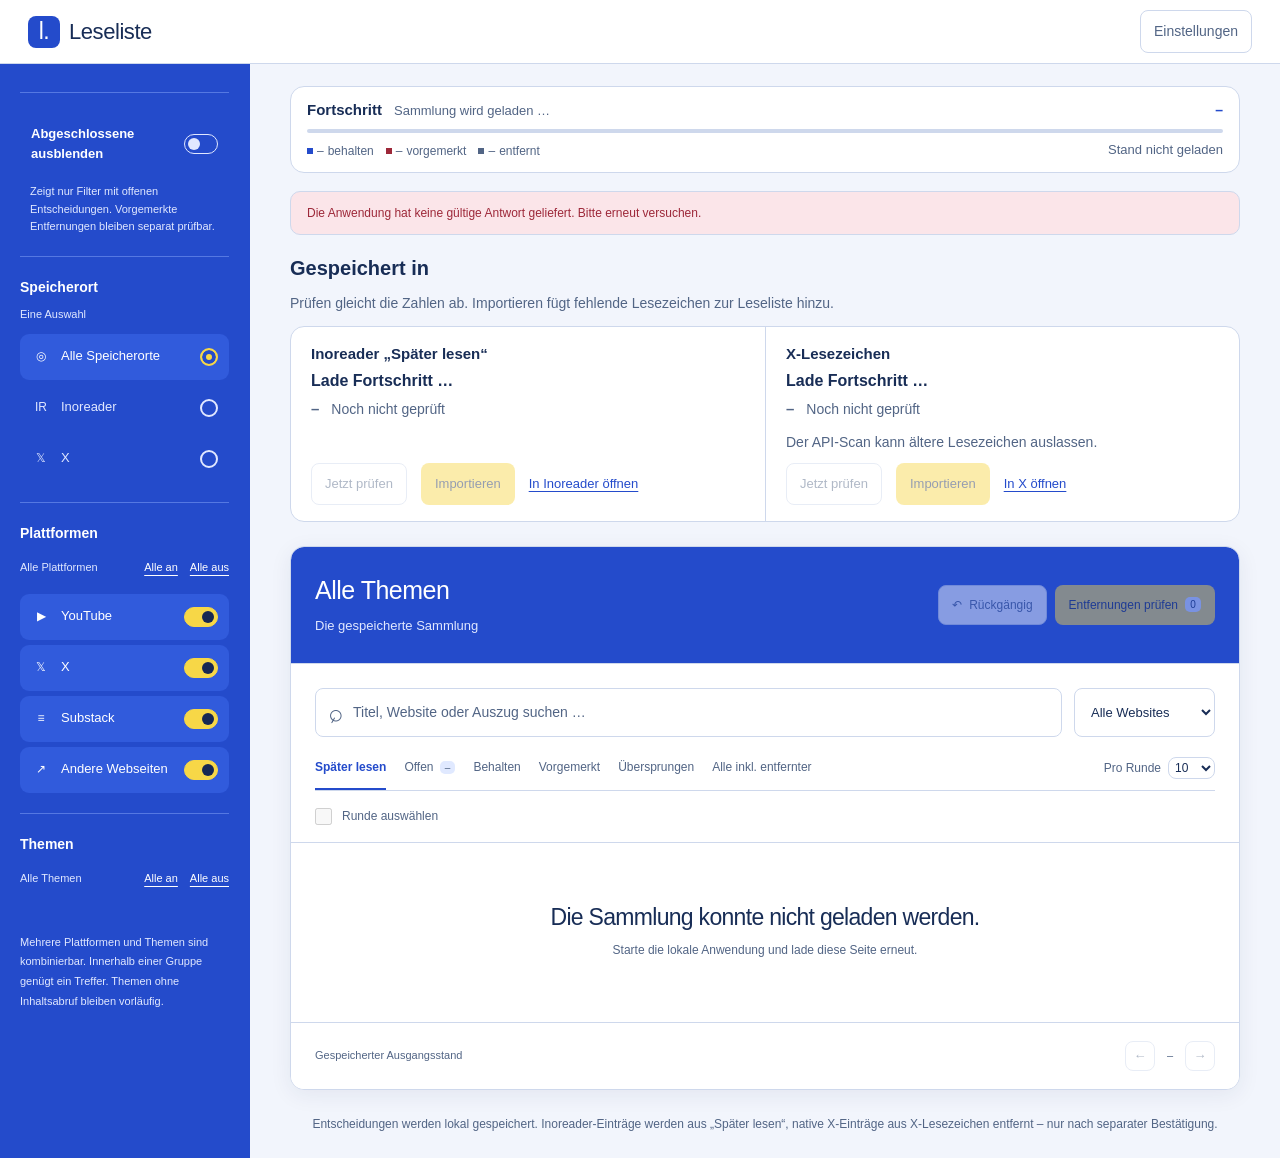
==== commit 1831e582: "Source projection: vault-leseliste" ====
--- a/index.html
+++ b/index.html
@@ -3,62 +3,108 @@
 <head>
   <meta charset="utf-8">
   <meta name="viewport" content="width=device-width, initial-scale=1">
-  <meta name="color-scheme" content="light">
+  <meta name="color-scheme" content="light dark">
   <title>Leseliste · Inoreader &amp; X</title>
   <link rel="stylesheet" href="/styles.css">
   <script src="/app.js" defer></script>
 </head>
 <body>
-  <a class="skip-link" href="#main">Zum Inhalt</a>
-  <div class="app-shell">
-    <aside class="sidebar" aria-label="Themen und Verbindung">
-      <a class="brand" href="/" aria-label="Leseliste Startseite"><span class="brand-mark" aria-hidden="true">l.</span><span>leseliste<span class="brand-sub">Weniger sammeln. Mehr Raum.</span></span></a>
-      <div class="scope-label" id="scope-label">HERKUNFT · SPEICHERORT</div>
-      <div class="collection-switch" role="group" aria-labelledby="scope-label">
-        <button class="active" type="button" data-collection="all" aria-pressed="true"><span class="origin-mark" aria-hidden="true">◎</span> Alle</button>
-        <button type="button" data-collection="inoreader" aria-pressed="false"><span class="origin-mark" aria-hidden="true">IR</span> Inoreader</button>
-        <button type="button" data-collection="x" aria-pressed="false"><span class="origin-mark" aria-hidden="true">𝕏</span> X</button>
+  <div class="app-shell" id="reading-view">
+    <a class="skip-link" href="#main">Zum Inhalt</a>
+    <header class="workspace-header">
+      <h1><a class="brand" href="/"><span class="brand-mark" aria-hidden="true">l.</span>Leseliste</a></h1>
+      <div class="workspace-actions">
+        <button class="button secondary" id="toggle-filters" type="button" aria-expanded="false" aria-controls="reading-filters">Filter</button>
+        <a class="button secondary" id="open-settings" href="#einstellungen">Einstellungen</a>
       </div>
-      <div class="scope-label" id="platform-label">PLATTFORM</div>
-      <div class="platform-switch" role="group" aria-labelledby="platform-label" title="Erkennung anhand der Linkadresse; eigene Substack-Domains können unter anderen Webseiten erscheinen.">
-        <button class="active" type="button" data-platform="" aria-pressed="true"><span aria-hidden="true">◎</span> Alle</button>
-        <button type="button" data-platform="youtube" aria-pressed="false"><span aria-hidden="true">▶</span> YouTube</button>
-        <button type="button" data-platform="x" aria-pressed="false"><span aria-hidden="true">𝕏</span> X</button>
-        <button type="button" data-platform="substack" aria-pressed="false"><span aria-hidden="true">≡</span> Substack</button>
-        <button type="button" data-platform="web" aria-pressed="false"><span aria-hidden="true">↗</span> Andere Webseiten</button>
-      </div>
-      <div class="topic-heading"><span>THEMENFILTER</span><span>Entschieden</span></div>
-      <button class="all-topics topic-button active" id="all-topics" type="button"><span>Alle Themen</span></button>
-      <nav id="topics" aria-label="Nach Thema filtern"></nav>
-      <p class="topic-note">Quellenauswahl und Themenfilter lassen sich kombinieren. „Alle Themen“ hebt nur den Themenfilter auf. Themen ohne Inhaltsabruf bleiben vorläufig.</p>
-      <button id="x-import" class="button primary full-width" type="button" disabled>X-Lesezeichen importieren</button>
-      <button id="x-check" class="text-button full-width" type="button" disabled>Nur lesend: X-Stand prüfen</button>
-      <p id="x-import-status" class="import-status" aria-live="polite"></p>
-      <details class="connection-settings"><summary>Verbindungen</summary>
-      <section class="connection-card" aria-labelledby="connection-heading">
-        <div class="connection-title"><span class="connection-dot" id="connection-dot"></span><h2 id="connection-heading">Inoreader</h2></div>
-        <p id="connection-message">Verbindung wird geprüft …</p>
-        <button id="connect" class="button secondary full-width" type="button" disabled>Inoreader verbinden <span aria-hidden="true">↗</span></button>
-        <button id="refresh" class="text-button full-width" type="button" disabled>Live-Stand prüfen</button>
+    </header>
+    <aside class="sidebar" id="reading-filters" aria-label="Filter">
+      <section class="filter-section meta-filter" aria-label="Ansicht">
+        <label class="filter-option"><span class="filter-option-text">Abgeschlossene ausblenden</span><input id="hide-completed" type="checkbox" role="switch" aria-describedby="hide-completed-help"></label>
+        <p id="hide-completed-help" class="filter-hint">Zeigt nur Filter mit offenen Entscheidungen. Vorgemerkte Entfernungen bleiben separat prüfbar.</p>
       </section>
-      <section class="connection-card" aria-labelledby="x-connection-heading">
-        <div class="connection-title"><span class="connection-dot" id="x-connection-dot"></span><h2 id="x-connection-heading">X-Lesezeichen</h2></div>
-        <p id="x-connection-message" aria-live="polite">Verbindung wird geprüft …</p>
-        <label for="x-client-id">Öffentliche X-Client-ID</label>
-        <input id="x-client-id" autocomplete="off" spellcheck="false">
-        <label><input id="x-user-cost-approval" type="checkbox"> Ich genehmige den Identitätsabruf für höchstens 0,01 USD.</label>
-        <button id="x-connect" class="button secondary full-width" type="button">X verbinden</button>
-        <button id="x-disconnect" class="text-button full-width" type="button" hidden>Trennen</button>
+      <section class="filter-section" aria-labelledby="scope-label">
+        <h2 class="filter-section-title" id="scope-label">Speicherort</h2>
+        <p class="filter-hint">Eine Auswahl</p>
+        <div class="filter-options" role="radiogroup" aria-labelledby="scope-label">
+          <label class="filter-option"><span class="filter-mark" aria-hidden="true">◎</span><span class="filter-option-text"><span>Alle Speicherorte</span><span class="filter-item-count"></span></span><input type="radio" name="collection" data-collection="all" checked></label>
+          <label class="filter-option"><span class="filter-mark" aria-hidden="true">IR</span><span class="filter-option-text"><span>Inoreader</span><span class="filter-item-count"></span></span><input type="radio" name="collection" data-collection="inoreader"></label>
+          <label class="filter-option"><span class="filter-mark" aria-hidden="true">𝕏</span><span class="filter-option-text"><span>X</span><span class="filter-item-count"></span></span><input type="radio" name="collection" data-collection="x"></label>
+        </div>
       </section>
-      </details>
+      <section class="filter-section" aria-labelledby="platform-label">
+        <h2 class="filter-section-title" id="platform-label">Plattformen</h2>
+        <div class="filter-toolbar"><span id="platform-count" aria-live="polite">Alle Plattformen</span><div class="filter-actions"><button type="button" id="platform-all-on">Alle an</button><button type="button" id="platform-all-off">Alle aus</button></div></div>
+        <div class="filter-options" role="group" aria-labelledby="platform-label" title="Erkennung anhand der Linkadresse; eigene Substack-Domains können unter anderen Webseiten erscheinen.">
+          <label class="filter-option"><span class="filter-mark" aria-hidden="true">▶</span><span class="filter-option-text"><span>YouTube</span><span class="filter-item-count"></span></span><input id="platform-youtube" type="checkbox" role="switch" data-platform="youtube" checked></label>
+          <label class="filter-option"><span class="filter-mark" aria-hidden="true">𝕏</span><span class="filter-option-text"><span>X</span><span class="filter-item-count"></span></span><input id="platform-x" type="checkbox" role="switch" data-platform="x" checked></label>
+          <label class="filter-option"><span class="filter-mark" aria-hidden="true">≡</span><span class="filter-option-text"><span>Substack</span><span class="filter-item-count"></span></span><input id="platform-substack" type="checkbox" role="switch" data-platform="substack" checked></label>
+          <label class="filter-option"><span class="filter-mark" aria-hidden="true">↗</span><span class="filter-option-text"><span>Andere Webseiten</span><span class="filter-item-count"></span></span><input id="platform-web" type="checkbox" role="switch" data-platform="web" checked></label>
+        </div>
+      </section>
+      <section class="filter-section" aria-labelledby="topic-label">
+        <h2 class="filter-section-title" id="topic-label">Themen</h2>
+        <div class="filter-toolbar"><span id="topic-count" aria-live="polite">Alle Themen</span><div class="filter-actions"><button id="all-topics" type="button">Alle an</button><button id="no-topics" type="button">Alle aus</button></div></div>
+        <div id="topics" class="filter-options" role="group" aria-labelledby="topic-label"></div>
+      </section>
+      <p class="topic-note">Mehrere Plattformen und Themen sind kombinierbar. Innerhalb einer Gruppe genügt ein Treffer. Themen ohne Inhaltsabruf bleiben vorläufig.</p>
     </aside>
     <main id="main" tabindex="-1">
-      <header class="topbar"><span class="eyebrow">INOREADER &amp; X / LESELISTE</span><span class="saved-status" id="saved-status">Lade gespeicherten Fortschritt …</span></header>
-      <section class="intro" aria-labelledby="page-title">
-        <div><div class="eyebrow accent">PLATZ FÜR DAS WESENTLICHE</div><h1 id="page-title">Deine Leseliste. Ein bisschen leichter.</h1><p>Was ist noch relevant? Entscheide in kleinen Runden.<br> Du bestimmst, was auf deiner Liste bleibt.</p></div>
-        <div class="progress-card"><div class="progress-card-top"><span>Dein Fortschritt</span><strong id="progress-percent">–</strong></div><div class="progress-track"><div id="overall-bar"></div></div><p id="overall-progress">Sammlung wird geladen …</p><div class="progress-legend"><span><i class="legend-dot keep-dot"></i><span id="keep-count">–</span> behalten</span><span><i class="legend-dot remove-dot"></i><span id="remove-count">–</span> vorgemerkt</span><span><i class="legend-dot done-dot"></i><span id="done-count">–</span> entfernt</span></div></div>
+      <section class="reading-progress" aria-labelledby="progress-title">
+        <div class="reading-progress-summary">
+          <h2 id="progress-title">Fortschritt</h2>
+          <span id="overall-progress">Sammlung wird geladen …</span>
+          <strong id="progress-percent">–</strong>
+        </div>
+        <div class="progress-track" aria-hidden="true"><div id="overall-bar"></div></div>
+        <div class="reading-progress-details">
+          <div class="progress-legend"><span><i class="legend-dot keep-dot"></i><span id="keep-count">–</span> behalten</span><span><i class="legend-dot remove-dot"></i><span id="remove-count">–</span> vorgemerkt</span><span><i class="legend-dot done-dot"></i><span id="done-count">–</span> entfernt</span></div>
+          <span class="saved-status" id="saved-status">Lade gespeicherten Fortschritt …</span>
+        </div>
+      </section>
+      <section id="connection-warning-panel" class="notice error" hidden>
+        <button id="show-connections" class="connection-warning-button" type="button" aria-haspopup="dialog">
+          <span id="connection-warnings" aria-live="polite"></span>
+          <span class="connection-warning-action">Verbindungen öffnen</span>
+        </button>
+        <p>Vormerken speichert nur deine Entscheidung. Erst ein bestätigter Abgleich entfernt die Einträge beim jeweiligen Dienst.</p>
       </section>
       <div id="notice" class="notice" role="status" aria-live="polite" hidden></div>
+      <section class="source-inventory" aria-labelledby="source-inventory-heading">
+        <h2 id="source-inventory-heading">Gespeichert in</h2>
+        <p class="source-intro">Prüfen gleicht die Zahlen ab. Importieren fügt fehlende Lesezeichen zur Leseliste hinzu.</p>
+        <div class="source-inventory-grid">
+          <article class="source-inventory-card" aria-labelledby="source-inventory-inoreader-title">
+            <h3 id="source-inventory-inoreader-title">Inoreader „Später lesen“</h3>
+            <p class="source-local-progress" id="source-inventory-inoreader-progress">Lade Fortschritt …</p>
+            <div class="source-inventory-reading" role="status">
+              <strong id="source-inventory-inoreader-count">–</strong>
+              <p id="source-inventory-inoreader-status">Noch nicht geprüft</p>
+            </div>
+            <p class="source-import-status" id="source-inventory-inoreader-missing" role="status"></p>
+            <div class="source-inventory-actions">
+              <button id="source-inventory-inoreader-check" class="button secondary" type="button" aria-label="Inoreader jetzt prüfen" disabled>Jetzt prüfen</button>
+              <button id="source-inventory-inoreader-import" class="button primary" type="button" disabled>Importieren</button>
+              <a href="https://www.inoreader.com/read-later" target="_blank" rel="noopener noreferrer">In Inoreader öffnen</a>
+            </div>
+          </article>
+          <article class="source-inventory-card" aria-labelledby="source-inventory-x-title">
+            <h3 id="source-inventory-x-title">X-Lesezeichen</h3>
+            <p class="source-local-progress" id="source-inventory-x-progress">Lade Fortschritt …</p>
+            <div class="source-inventory-reading" role="status">
+              <strong id="source-inventory-x-count">–</strong>
+              <p id="source-inventory-x-status">Noch nicht geprüft</p>
+            </div>
+            <p class="source-import-status" id="source-inventory-x-missing" role="status"></p>
+            <p>Der API-Scan kann ältere Lesezeichen auslassen.</p>
+            <div class="source-inventory-actions">
+              <button id="source-inventory-x-check" class="button secondary" type="button" aria-haspopup="dialog" disabled>Jetzt prüfen</button>
+              <button id="source-inventory-x-import" class="button primary" type="button" aria-haspopup="dialog" disabled>Importieren</button>
+              <a href="https://x.com/i/bookmarks" target="_blank" rel="noopener noreferrer">In X öffnen</a>
+            </div>
+          </article>
+        </div>
+      </section>
       <section class="collection" aria-labelledby="collection-title">
         <div class="collection-heading"><div><h2 id="collection-title">Alle Themen</h2><p id="topic-progress">Die gespeicherte Sammlung</p></div><div class="heading-actions"><button id="undo" class="button secondary" disabled type="button"><span aria-hidden="true">↶</span> Rückgängig</button><button id="preview" class="button primary" disabled type="button">Entfernungen prüfen <span id="pending-count" class="button-count">0</span></button></div></div>
         <div class="filters"><label class="search-field"><span aria-hidden="true">⌕</span><span class="sr-only">Artikel durchsuchen</span><input id="search" type="search" placeholder="Titel, Website oder Auszug suchen …" autocomplete="off"></label><label class="source-field"><span class="sr-only">Website oder Publikation filtern</span><select id="source"><option value="">Alle Websites</option></select></label></div>
@@ -70,10 +116,83 @@
       <p class="footnote">Entscheidungen werden lokal gespeichert. Inoreader-Einträge werden aus „Später lesen“, native X-Einträge aus X-Lesezeichen entfernt – nur nach separater Bestätigung.</p>
     </main>
   </div>
+  <main id="settings-view" class="settings-view" aria-labelledby="settings-title" hidden>
+    <header class="settings-header">
+      <a class="settings-back" href="#leseliste">Zurück zur Leseliste</a>
+      <h1 id="settings-title" tabindex="-1">Einstellungen</h1>
+    </header>
+    <div id="settings-connections"></div>
+    <section class="settings-appearance" aria-labelledby="appearance-title">
+      <h2 id="appearance-title">Farbschema</h2>
+      <div class="theme-picker" role="group" aria-labelledby="appearance-title">
+        <button type="button" data-theme-mode="light" aria-pressed="false">Hell</button>
+        <button type="button" data-theme-mode="dark" aria-pressed="false">Dunkel</button>
+        <button type="button" data-theme-mode="system" aria-pressed="true">System</button>
+      </div>
+    </section>
+  </main>
+  <dialog id="connection-dialog" class="sync-dialog" aria-labelledby="connections-title">
+    <div class="sync-inner">
+      <div class="drawer-top connection-dialog-toolbar">
+        <button class="icon-button" id="close-connections" type="button" aria-label="Verbindungen schließen" autofocus>×</button>
+      </div>
+      <div id="dialog-connections">
+        <section class="connection-settings" id="connection-controls" aria-labelledby="connections-title">
+          <h2 id="connections-title">Verbindungen</h2>
+          <div id="connection-notice" class="notice" role="status" hidden></div>
+          <div class="connection-list">
+            <section class="connection-card" id="inoreader-connection-card" aria-labelledby="connection-heading">
+              <div class="connection-summary">
+                <div class="connection-title"><span class="connection-dot" id="connection-dot" aria-hidden="true"></span><h3 id="connection-heading">Inoreader</h3></div>
+                <p id="connection-message">Verbindung wird geprüft …</p>
+              </div>
+              <div class="connection-actions">
+                <button id="connect" class="button primary" type="button" disabled>Inoreader verbinden</button>
+                <button id="refresh" class="button secondary" type="button" disabled>Live-Stand abgleichen</button>
+              </div>
+            </section>
+            <section class="connection-card" id="x-connection-card" aria-labelledby="x-connection-heading">
+              <div class="connection-summary">
+                <div class="connection-title"><span class="connection-dot" id="x-connection-dot" aria-hidden="true"></span><h3 id="x-connection-heading">X-Lesezeichen</h3></div>
+                <p id="x-connection-message" aria-live="polite">Verbindung wird geprüft …</p>
+              </div>
+              <button id="x-disconnect" class="button secondary" type="button" hidden>Verbindung trennen</button>
+              <div id="x-connection-fields" class="connection-fields" hidden>
+                <label for="x-client-id">Öffentliche X-Client-ID</label>
+                <input id="x-client-id" autocomplete="off" spellcheck="false">
+                <label class="cost-approval"><input id="x-user-cost-approval" type="checkbox"> Ich genehmige den Identitätsabruf für höchstens 0,01 USD.</label>
+                <button id="x-connect" class="button primary" type="button" disabled>X verbinden</button>
+              </div>
+              <div class="x-operations">
+                <h4>Import und Prüfung</h4>
+                <p id="x-import-status" aria-live="polite"></p>
+                <p id="x-operations-help">Für den Abruf über die X-API legst du zuerst ein Kostenlimit fest.</p>
+                <div class="connection-actions">
+                  <button id="x-import" class="button secondary" type="button" aria-haspopup="dialog" aria-describedby="x-operations-help" disabled>X-Lesezeichen importieren</button>
+                  <button id="x-check" class="button secondary" type="button" aria-haspopup="dialog" aria-describedby="x-operations-help" disabled>Nur lesend: X-Stand prüfen</button>
+                </div>
+              </div>
+            </section>
+          </div>
+        </section>
+      </div>
+    </div>
+  </dialog>
+  <dialog id="x-missing-dialog" class="sync-dialog x-operation-dialog" aria-labelledby="x-missing-title" aria-describedby="x-missing-description">
+    <div class="sync-inner">
+      <h2 id="x-missing-title">Fehlende X-Lesezeichen importieren</h2>
+      <p id="x-missing-description"></p>
+      <div class="notice x-operation-notice" role="status" hidden></div>
+      <div class="sync-actions">
+        <button id="cancel-x-missing" class="button secondary" type="button" autofocus>Abbrechen</button>
+        <button id="confirm-x-missing" class="button primary" type="button">Kostenpflichtig importieren</button>
+      </div>
+    </div>
+  </dialog>
   <dialog id="detail-dialog" class="detail-dialog" aria-labelledby="detail-title"><div class="drawer-inner"><div class="drawer-top"><span class="eyebrow" id="detail-ref"></span><button class="icon-button" id="close-detail" type="button" aria-label="Details schließen">×</button></div><div id="detail-meta" class="detail-meta"></div><h2 id="detail-title"></h2><div id="detail-status" class="detail-status"></div><a id="detail-link" class="button primary original-link" target="_blank" rel="noopener noreferrer">Original öffnen <span aria-hidden="true">↗</span></a><button id="detail-karakeep" class="button keep-button detail-karakeep" type="button">In Karakeep speichern</button><p class="karakeep-note">Speichert den Link und merkt ihn danach zum Entfernen aus Inoreader vor.</p><p id="detail-enrichment" class="detail-enrichment" hidden></p><p id="detail-missing" class="detail-warning" hidden>Der gespeicherte Inhalt reicht nicht aus, um diesen Artikel sicher einzuordnen. Öffne bei Bedarf das Original.</p><button id="detail-fetch-x" class="button secondary detail-fetch-x" type="button">X-Inhalt abrufen</button><details><summary>Quelltext / gespeicherten Auszug anzeigen</summary><p id="detail-excerpt" class="detail-excerpt"></p></details><p id="detail-duplicates" class="detail-warning" hidden></p><div class="drawer-decisions" id="detail-actions"><button class="button keep-button" data-detail="keep" type="button">✓ Behalten</button><button class="button remove-button" data-detail="remove" type="button">− Entfernen vormerken</button><button class="button secondary" data-detail="skip" type="button">Überspringen</button><button class="text-button" data-detail="clear" type="button">Entscheidung zurücksetzen</button></div><p class="drawer-note">„Entfernen“ betrifft nur die Liste „Später lesen“. Der Artikel wird nicht dauerhaft gelöscht.</p></div></dialog>
-  <dialog id="sync-dialog" class="sync-dialog" aria-labelledby="sync-title"><div class="sync-inner"><div class="drawer-top"><span class="eyebrow accent">DEINE BESTÄTIGUNG</span><button class="icon-button" id="close-sync" type="button" aria-label="Vorschau schließen">×</button></div><h2 id="sync-title">Vorgemerkte Einträge entfernen</h2><p id="sync-description"></p><ul id="sync-items" class="sync-items"></ul><p class="sync-note">Inoreader-Einträge werden aus „Später lesen“, native X-Einträge aus X-Lesezeichen entfernt. Nicht verbundene Quellen bleiben vorgemerkt. „Behalten“ und „Überspringen“ verändern keine Quelle.</p><div id="sync-x-controls" hidden><div class="x-import-fields"><label>Prüfposts höchstens <input id="sync-x-posts" type="number" min="0"></label><label>Seiten höchstens <input id="sync-x-pages" type="number" min="1"></label></div><p id="sync-x-quote" class="detail-warning" aria-live="polite"></p><p>Verifikations-Readback kann unvollständig sein; ein ungelöschter Artikel bleibt dann unbestätigt. Nach jedem Versuch ist eine neue Vorschau erforderlich, ohne automatische Wiederholung.</p><label class="cost-approval"><input id="sync-x-approval" type="checkbox"> Ich genehmige diesen Höchstbetrag und die angezeigten Löschungen in X.</label></div><p id="sync-error" class="detail-warning" role="alert" hidden></p><div class="sync-actions"><button id="cancel-sync" class="button secondary" type="button">Abbrechen</button><button id="confirm-sync" class="button primary" type="button">Jetzt prüfen</button></div></div></dialog>
-  <dialog id="x-check-dialog" class="sync-dialog" aria-labelledby="x-check-title"><div class="sync-inner"><div class="drawer-top"><span class="eyebrow accent">NUR LESENDER LIVE-CHECK</span><button class="icon-button" id="close-x-check" type="button" aria-label="Prüfung schließen">×</button></div><h2 id="x-check-title">X-Mitgliedschaft prüfen</h2><p>Diese Prüfung liest X-Lesezeichen und sendet keine Löschanfrage. Bei unvollständigem Ergebnis bleibt die Mitgliedschaft unbekannt.</p><div class="x-import-fields"><label>Prüfposts höchstens <input id="x-check-posts" type="number" min="0"></label><label>Seiten höchstens <input id="x-check-pages" type="number" min="1"></label></div><p id="x-check-quote" class="detail-warning" aria-live="polite"></p><label class="cost-approval"><input id="x-check-approval" type="checkbox"> Ich genehmige diesen reinen Lese-Kostenrahmen.</label><div class="sync-actions"><button id="cancel-x-check" class="button secondary" type="button">Abbrechen</button><button id="confirm-x-check" class="button primary" type="button" disabled>Nur lesend prüfen</button></div></div></dialog>
+  <dialog id="sync-dialog" class="sync-dialog" aria-labelledby="sync-title"><div class="sync-inner"><div class="drawer-top"><span class="eyebrow accent">DEINE BESTÄTIGUNG</span><button class="icon-button" id="close-sync" type="button" aria-label="Vorschau schließen">×</button></div><h2 id="sync-title">Vorgemerkte Einträge entfernen</h2><p id="sync-description"></p><p id="sync-connection-warning" class="notice error" role="alert" hidden></p><ul id="sync-items" class="sync-items"></ul><p class="sync-note">Inoreader-Einträge werden aus „Später lesen“, native X-Einträge aus X-Lesezeichen entfernt. Nicht verbundene Quellen bleiben vorgemerkt. „Behalten“ und „Überspringen“ verändern keine Quelle.</p><div id="sync-x-controls" hidden><div class="x-import-fields"><label>Prüfposts höchstens <input id="sync-x-posts" type="number" min="0"></label><label>Seiten höchstens <input id="sync-x-pages" type="number" min="1"></label></div><p id="sync-x-quote" class="detail-warning" aria-live="polite"></p><p>Verifikations-Readback kann unvollständig sein; ein ungelöschter Artikel bleibt dann unbestätigt. Nach jedem Versuch ist eine neue Vorschau erforderlich, ohne automatische Wiederholung.</p><label class="cost-approval"><input id="sync-x-approval" type="checkbox"> Ich genehmige diesen Höchstbetrag und die angezeigten Löschungen in X.</label></div><p id="sync-error" class="detail-warning" role="alert" hidden></p><div class="sync-actions"><button id="cancel-sync" class="button secondary" type="button">Abbrechen</button><button id="confirm-sync" class="button primary" type="button">Jetzt prüfen</button></div></div></dialog>
+  <dialog id="x-check-dialog" class="sync-dialog x-operation-dialog" aria-labelledby="x-check-title"><div class="sync-inner"><div class="drawer-top connection-dialog-toolbar"><button class="icon-button" id="close-x-check" type="button" aria-label="Prüfung schließen">×</button></div><h2 id="x-check-title">X-Mitgliedschaft prüfen</h2><p>Diese Prüfung liest X-Lesezeichen und sendet keine Löschanfrage. Bei unvollständigem Ergebnis bleibt die Mitgliedschaft unbekannt.</p><div class="x-import-fields"><label>Prüfposts höchstens <input id="x-check-posts" type="number" min="0"></label><label>Seiten höchstens <input id="x-check-pages" type="number" min="1"></label></div><p id="x-check-quote" class="detail-warning" aria-live="polite"></p><label class="cost-approval"><input id="x-check-approval" type="checkbox"> Ich genehmige diesen reinen Lese-Kostenrahmen.</label><div class="notice x-operation-notice" role="status" hidden></div><div class="sync-actions"><button id="cancel-x-check" class="button secondary" type="button">Abbrechen</button><button id="confirm-x-check" class="button primary" type="button" disabled>Nur lesend prüfen</button></div></div></dialog>
   <dialog id="karakeep-dialog" class="sync-dialog" aria-labelledby="karakeep-title" aria-describedby="karakeep-description"><div class="sync-inner"><div class="drawer-top"><span class="eyebrow accent">KARAKEEP VERBINDEN</span><button id="close-karakeep" class="icon-button" type="button" aria-label="Karakeep-Verbindung schließen">×</button></div><h2 id="karakeep-title">Links sicher aufbewahren</h2><p id="karakeep-description">Verbinde deine Karakeep-Instanz <strong>karakeep.example.invalid</strong>. Der Schlüssel bleibt nur für diese laufende Sitzung im Speicher und wird nicht in einer Datei gespeichert.</p><p>Trage den Schlüssel selbst hier ein, nicht im Chat. Öffne <a href="https://karakeep.example.invalid/" target="_blank" rel="noopener noreferrer">Karakeep ↗</a> und dort „Settings“ → „API Keys“.</p><label class="karakeep-key-label" for="karakeep-key">Karakeep-API-Schlüssel</label><input id="karakeep-key" class="karakeep-key-input" type="password" autocomplete="off" spellcheck="false" autocapitalize="none" maxlength="8192"><p class="karakeep-note">Verbinden speichert noch keinen Artikel. Erst „In Karakeep speichern“ legt den Link ab und merkt nach bestätigtem Erfolg die Entfernung aus Inoreader vor.</p><p id="karakeep-error" class="detail-warning" role="alert" hidden></p><div class="sync-actions"><button id="confirm-karakeep" class="button primary" type="button">Karakeep verbinden</button></div></div></dialog>
-  <dialog id="x-import-dialog" class="sync-dialog" aria-labelledby="x-import-title" aria-describedby="x-import-description x-import-quote"><div class="sync-inner"><div class="drawer-top"><span class="eyebrow accent">MANUELLER IMPORT</span><button class="icon-button" id="close-x-import" type="button" aria-label="Import schließen">×</button></div><h2 id="x-import-title">X-Lesezeichen importieren</h2><p id="x-import-description"></p><div class="x-import-fields"><label>Beiträge höchstens <input id="x-import-posts" type="number" min="1" max="1000" value="20"></label><label>Autor:innen höchstens <input id="x-import-users" type="number" min="0" max="1000" value="20"></label><label>Seiten höchstens <input id="x-import-pages" type="number" min="1" max="1000" value="1"></label></div><label id="x-import-restart-label" class="cost-approval" hidden><input id="x-import-restart" type="checkbox"> Ich starte eine neue Inventur statt den ungültigen Cursor fortzusetzen.</label><p id="x-import-quote" class="detail-warning" aria-live="polite"></p><p>Dies ist ein reservierter Höchstbetrag, keine tatsächliche Abrechnung. Bekannte Beiträge können erneut kosten. Keine automatische Aufladung; aktuelle Preise im X-Entwicklerkonto vor Live-Nutzung prüfen.</p><label class="cost-approval"><input id="x-import-approval" type="checkbox"> Ich genehmige diese Ressourcen- und USD-Obergrenzen für genau diesen Import.</label><div class="sync-actions"><button id="cancel-x-import" class="button secondary" type="button">Abbrechen</button><button id="confirm-x-import" class="button primary" type="button" disabled>Kostenpflichtig importieren</button></div></div></dialog>
+  <dialog id="x-import-dialog" class="sync-dialog x-operation-dialog" aria-labelledby="x-import-title" aria-describedby="x-import-description x-import-quote"><div class="sync-inner"><div class="drawer-top connection-dialog-toolbar"><button class="icon-button" id="close-x-import" type="button" aria-label="Import schließen">×</button></div><h2 id="x-import-title">X-Gesamtimport mit Kostenlimit</h2><p id="x-import-description"></p><div class="x-import-fields"><label>Beiträge höchstens <input id="x-import-posts" type="number" min="1" max="100000" value="1000"></label><label>Autor:innen höchstens <input id="x-import-users" type="number" min="0" max="100000" value="1000"></label><label>Seiten höchstens <input id="x-import-pages" type="number" min="1" max="1000" value="1000"></label><label>Kostenlimit USD <input id="x-import-usd" type="number" min="0.001" step="0.001" value="0.30"></label></div><label id="x-import-restart-label" class="cost-approval" hidden><input id="x-import-restart" type="checkbox"> Ich starte eine neue Inventur statt den ungültigen Cursor fortzusetzen.</label><p id="x-import-quote" class="detail-warning" aria-live="polite"></p><p>Pro Anfrage werden höchstens 100 Beiträge abgerufen. Der Geldbetrag begrenzt den gesamten Lauf, nicht jede Seite einzeln. Ein Teilimport kann fortgesetzt werden. Der Kostenrahmen ist keine Abrechnungszusage; bekannte Beiträge können erneut kosten. Die Themenzuordnung erfolgt kostenfrei aus dem importierten Text; Kurzlinks oder unklare Inhalte bleiben zur Prüfung offen. Keine automatische Aufladung; aktuelle Preise im X-Entwicklerkonto vor Live-Nutzung prüfen.</p><label class="cost-approval"><input id="x-import-approval" type="checkbox"> Ich genehmige diese Ressourcen- und USD-Obergrenzen für genau diesen Import.</label><div class="notice x-operation-notice" role="status" hidden></div><div class="sync-actions"><button id="cancel-x-import" class="button secondary" type="button">Abbrechen</button><button id="confirm-x-import" class="button primary" type="button" disabled>Kostenpflichtig importieren</button></div></div></dialog>
 </body>
 </html>
--- a/styles.css
+++ b/styles.css
@@ -1,25 +1,360 @@
-:root{--bg:#f6f5f0;--surface:#fff;--ink:#243732;--muted:#6d7973;--line:#e4e8e1;--teal:#176554;--teal-light:#edf5ef;--orange:#a85b34;--orange-light:#fbf0e8;--radius:14px;--shadow:0 3px 18px #213c2a05;font-family:Inter,-apple-system,BlinkMacSystemFont,"Segoe UI",sans-serif;font-synthesis:none;color:var(--ink);background:var(--bg)}
-*{box-sizing:border-box}body{margin:0;font-size:14px;line-height:1.5}button,input,select{font:inherit}button,a,input,select{-webkit-tap-highlight-color:transparent}button{cursor:pointer}button:disabled{cursor:default;opacity:.45}button,a,input,select{outline-offset:4px}button:focus-visible,a:focus-visible,input:focus-visible,select:focus-visible{outline:3px solid #69a78d}a{color:var(--teal)}button{color:inherit}button:not(:disabled),a{transition:background .15s,color .15s,border-color .15s}input[type=checkbox]{accent-color:var(--teal);width:17px;height:17px;margin:0;flex-shrink:0}input,select{min-width:0}button{touch-action:manipulation}[hidden]{display:none!important}.sr-only{position:absolute;width:1px;height:1px;overflow:hidden;clip:rect(0,0,0,0);white-space:nowrap}.skip-link{position:fixed;top:8px;left:8px;transform:translateY(-150%);z-index:10;background:white;padding:12px}.skip-link:focus{transform:translateY(0)}
-.app-shell{display:grid;grid-template-columns:250px minmax(0,1fr);min-height:100vh}.sidebar{padding:32px 20px 24px;border-right:1px solid var(--line);background:#fcfcf8;display:flex;flex-direction:column;gap:0}.brand{display:flex;align-items:center;gap:10px;font-size:23px;letter-spacing:-.8px;font-weight:750;color:var(--ink);text-decoration:none;margin:0 0 48px 4px}.brand-mark{width:37px;height:39px;border-radius:11px;background:var(--teal);color:#fff;font-family:Georgia,serif;font-size:31px;line-height:35px;text-align:center}.brand-sub{display:block;font-size:10px;font-weight:450;color:var(--muted);letter-spacing:0;margin-top:0}.sidebar-label,.topic-heading{font-size:10px;letter-spacing:1.3px;font-weight:700;color:var(--muted);margin:0 10px 12px}.topic-heading{display:flex;justify-content:space-between;margin-top:29px;margin-bottom:12px}.topic-heading span:last-child{letter-spacing:0;font-size:10px;font-weight:400}.topic-button{display:flex;width:100%;align-items:center;justify-content:space-between;gap:8px;text-align:left;background:none;border:1px solid transparent;border-radius:9px;padding:11px 10px;font-size:12px;line-height:1.35}.topic-button:hover{background:#f0f3ed}.topic-button.active{background:#eaf1e9;color:#215c47;font-weight:650}.topic-button .small-count{font-size:11px;flex-shrink:0;color:var(--muted)}.all-topics{font-size:13px}.all-topics .small-count{background:#dce8d9;color:var(--teal);padding:1px 6px;border-radius:5px}.topic-entry{margin-bottom:8px}.topic-mini-track{height:3px;margin:0 10px;background:#e9ede5;border-radius:8px;overflow:hidden}.topic-mini-track>div{height:100%;background:#86af94;border-radius:8px}.topic-note{color:#7a857e;font-size:10px;line-height:1.65;margin:18px 10px 28px}.connection-card{margin-top:auto;border:1px solid var(--line);border-radius:12px;background:#fff;padding:15px}.connection-title{display:flex;align-items:center;gap:7px}.connection-title h2{margin:0;font-size:12px;font-weight:650}.connection-dot{height:7px;width:7px;border-radius:100%;background:#b2b9b1}.connection-dot.connected{background:#388160}.connection-card p{font-size:11px;line-height:1.6;color:var(--muted);margin:8px 0 12px}.full-width{width:100%}.connection-card .button{font-size:11px;padding:8px}.connection-card .text-button{font-size:11px;padding:10px 0 0}
-main{padding:0 40px 22px;max-width:1500px;width:100%;margin:auto}.topbar{display:flex;align-items:center;justify-content:space-between;gap:14px;padding:24px 0;border-bottom:1px solid var(--line)}.eyebrow{font-size:10px;font-weight:650;letter-spacing:1.6px;color:#7a837c}.accent{color:var(--teal)}.saved-status{font-size:11px;color:var(--muted)}.intro{display:grid;grid-template-columns:minmax(0,1.2fr) minmax(280px,1fr);gap:35px;align-items:center;padding:39px 0 35px}.intro h1{font-family:Georgia,"Times New Roman",serif;font-size:clamp(29px,2.7vw,39px);font-weight:400;line-height:1.15;letter-spacing:-1.4px;max-width:470px;margin:11px 0 14px}.intro p{font-size:12px;color:var(--muted);line-height:1.75;margin:0}.progress-card{background:#eaf0e5;border:1px solid #e0e7d9;border-radius:var(--radius);padding:20px 22px}.progress-card-top{display:flex;justify-content:space-between;align-items:center;font-size:12px;font-weight:600}.progress-card-top strong{font-family:Georgia,serif;font-size:29px;font-weight:400;color:var(--teal)}.progress-track{height:7px;border-radius:5px;background:#d5e0ce;overflow:hidden;margin:12px 0}.progress-track>div{height:100%;width:0;background:var(--teal);border-radius:5px;transition:width .3s}.progress-card p{font-size:11px;color:#5e715e}.progress-legend{display:flex;flex-wrap:wrap;gap:6px 13px;font-size:10px;color:#5e715e;margin-top:15px;padding-top:13px;border-top:1px solid #d8e2d1}.progress-legend>span{display:flex;align-items:center;gap:4px}.legend-dot{display:inline-block;width:6px;height:6px;border-radius:50%}.keep-dot{background:var(--teal)}.remove-dot{background:#c38461}.done-dot{background:#8a9685}.notice{padding:12px 16px;margin:0 0 18px;border:1px solid #cbdccf;border-radius:10px;background:#f0f7ef;color:#2c5b40;font-size:12px}.notice.error{background:#fff1eb;border-color:#e9c8b8;color:#8a4029}
-.collection{background:white;border:1px solid var(--line);border-radius:var(--radius);box-shadow:var(--shadow);overflow:hidden}.collection-heading{display:flex;justify-content:space-between;align-items:center;gap:20px;padding:24px 24px 19px}.collection-heading h2{font-size:19px;line-height:1.35;letter-spacing:-.4px;margin:0 0 4px;font-weight:600}.collection-heading p{font-size:11px;color:var(--muted);margin:0}.heading-actions{display:flex;gap:8px;flex-shrink:0}.button{border:1px solid transparent;border-radius:7px;font-size:11px;font-weight:550;padding:10px 13px;display:inline-flex;align-items:center;justify-content:center;gap:7px;text-decoration:none;white-space:nowrap}.primary{background:var(--teal);color:white;border-color:var(--teal)}.primary:hover:not(:disabled){background:#104c3f}.secondary{background:#fff;border-color:#dce2d9;color:#4a5c51}.secondary:hover:not(:disabled){background:#f4f6f0;border-color:#becbbc}.button-count{font-size:10px;background:#ffffff26;padding:0 5px;border-radius:4px;min-width:16px}.text-button{background:none;border:0;color:var(--muted);font-size:12px;padding:8px}.text-button:hover:not(:disabled){color:var(--teal)}.filters{display:flex;gap:12px;margin:0 24px 20px}.search-field{display:flex;align-items:center;flex:1;gap:10px;background:#fafbf8;border:1px solid var(--line);border-radius:7px;padding:0 12px}.search-field>span:first-child{font-family:Arial,sans-serif;font-size:25px;line-height:1;color:#7b8a7b;transform:rotate(-15deg)}.search-field input{border:0;background:transparent;padding:11px 0;font-size:12px;width:100%;color:var(--ink);outline-offset:2px}.search-field input::placeholder{color:#89928b}.source-field select{border:1px solid var(--line);border-radius:7px;background:#fff;padding:10px 28px 10px 12px;color:#5b6a60;font-size:12px;max-width:230px;width:100%;height:100%}.list-navigation{display:flex;justify-content:space-between;gap:15px;align-items:center;margin:0 24px;border-bottom:1px solid var(--line)}.status-tabs{display:flex;gap:20px}.status-tab{position:relative;background:none;border:0;padding:0 0 13px;font-size:11px;color:var(--muted);white-space:nowrap}.status-tab.active{font-weight:650;color:var(--teal)}.status-tab.active:after{position:absolute;content:"";height:2px;bottom:-1px;left:0;right:0;background:var(--teal)}.status-tab span{background:#edf2e9;border-radius:4px;margin-left:3px;font-size:10px;padding:1px 5px}.round-size{display:flex;align-items:center;gap:7px;font-size:10px;color:var(--muted);white-space:nowrap;padding-bottom:11px}.round-size select{border:1px solid var(--line);background:white;border-radius:4px;padding:2px;color:#4e6155}.batch-bar{display:flex;align-items:center;gap:12px;padding:13px 24px;background:#fcfcf9;border-bottom:1px solid var(--line);min-height:45px}.select-all{display:flex;align-items:center;gap:10px;white-space:nowrap;font-size:11px;color:var(--muted)}.result-count{font-size:10px;color:#7d887e;margin-left:auto;white-space:nowrap}.batch-actions{display:flex;gap:8px;flex-wrap:wrap}.batch-actions button{font-size:10px;padding:3px 6px;border:1px solid #d8e0d2;border-radius:4px;background:white}.batch-actions button:hover{background:var(--teal-light)}
-.article-row{display:grid;grid-template-columns:17px minmax(0,1fr) auto;gap:14px;align-items:start;padding:18px 24px;border-bottom:1px solid #edf0e9}.article-row:last-child{border-bottom:0}.article-row:hover{background:#fcfdf9}.article-row.selected{background:#f0f7ef}.row-select{display:flex;padding-top:5px}.article-main{min-width:0}.article-title{font-size:13px;font-weight:600;line-height:1.5;display:block;padding:0;text-align:left;border:0;background:none;color:#2d3b33;width:100%;overflow-wrap:anywhere}.article-title:hover{color:var(--teal)}.article-meta{display:flex;align-items:center;flex-wrap:wrap;gap:5px 8px;color:#839080;font-size:10px;margin-top:7px}.source-name{font-weight:550;color:#66795f;max-width:190px;overflow:hidden;text-overflow:ellipsis;white-space:nowrap}.meta-separator{color:#c3cbbf}.topic-tag{font-size:9px;border-radius:4px;padding:2px 6px;background:#eff3e9;color:#6c7d5e;max-width:210px;overflow:hidden;text-overflow:ellipsis;white-space:nowrap}.article-excerpt{color:#7c857d;font-size:11px;margin:7px 0 0;overflow:hidden;display:-webkit-box;-webkit-line-clamp:1;-webkit-box-orient:vertical;line-height:1.5;overflow-wrap:anywhere}.row-actions{display:flex;align-items:center;gap:5px;align-self:center}.row-action{border:1px solid var(--line);border-radius:6px;background:#fff;color:#798775;min-width:31px;height:30px;font-size:15px;padding:0 8px;line-height:1}.row-action:hover:not(:disabled){background:#f2f6ec;border-color:#afc4a4;color:#305c40}.row-action.keep:hover:not(:disabled),.row-action.keep.chosen{background:#e9f3e9;border-color:#b7d2b8;color:var(--teal)}.row-action.remove:hover:not(:disabled),.row-action.remove.chosen{background:var(--orange-light);border-color:#e1b99f;color:var(--orange)}.row-action.skip.chosen{background:#edf0f2;border-color:#c6d0d5;color:#596a73}.row-action.details{border:0;background:transparent;font-size:19px;padding:0 5px;color:#a0ab98;min-width:24px}.decision-tag{color:#64775c;font-size:9px;padding:2px 6px;border-radius:4px;background:#f1f4ed}.decision-tag.remove{color:#a0633d;background:#fff2e8}.decision-tag.skip{color:#737c85;background:#f0f3f5}.decision-tag.removed{color:#5b6e60;background:#eaf0e9}.missing-tag{font-size:9px;color:#947849}.list-footer{display:flex;justify-content:space-between;align-items:center;gap:18px;border-top:1px solid var(--line);background:#fcfcf9;padding:16px 24px}.list-footer p{color:#8a9387;font-size:10px;margin:0;max-width:65%}.pagination{display:flex;align-items:center;gap:12px}.pagination .button{width:28px;height:28px;padding:0;font-size:13px}.pagination span{font-size:10px;color:#76836f;white-space:nowrap}.footnote{font-size:10px;color:#8a9387;text-align:center;margin:18px 10px 0}.empty-state{text-align:center;padding:60px 22px;color:var(--muted)}.empty-icon{display:inline-flex;align-items:center;justify-content:center;width:48px;height:48px;border-radius:50%;background:var(--teal-light);color:var(--teal);font-size:24px;margin-bottom:10px}.empty-state h3{font-family:Georgia,serif;font-size:22px;color:var(--ink);font-weight:400;margin:0 0 8px}.empty-state p{font-size:12px;max-width:380px;margin:auto;line-height:1.8}
-dialog{color:var(--ink);border:0;background:white;padding:0;box-shadow:0 14px 70px #23392b33}dialog::backdrop{background:#1e302e61;backdrop-filter:blur(2px)}.detail-dialog{height:100dvh;max-height:100dvh;width:520px;max-width:100vw;margin:0 0 0 auto;border-radius:18px 0 0 18px}.drawer-inner{padding:25px 34px 32px;min-height:100%;display:flex;flex-direction:column}.drawer-top{display:flex;align-items:center;justify-content:space-between;gap:20px;margin-bottom:28px}.icon-button{width:32px;height:32px;border:1px solid var(--line);border-radius:50%;background:#fff;font-size:23px;line-height:1;color:#6f7f70}.icon-button:hover{background:var(--teal-light)}.detail-meta{font-size:11px;color:var(--muted);line-height:1.8;overflow-wrap:anywhere}.detail-dialog h2{font-family:Georgia,serif;font-size:31px;line-height:1.22;font-weight:400;letter-spacing:-.7px;overflow-wrap:anywhere;margin:14px 0}.detail-status{font-size:11px;color:var(--muted);margin-bottom:18px}.original-link{align-self:flex-start;padding:10px 15px;margin-bottom:30px}.excerpt-heading{display:flex;align-items:center;justify-content:space-between;gap:15px;border-bottom:1px solid var(--line);padding-bottom:10px}.excerpt-heading h3{margin:0;font-size:12px;font-weight:600}.excerpt-heading span{color:#8b9686;font-size:10px}.detail-excerpt{font-size:13px;color:#5f6d63;line-height:1.85;white-space:pre-wrap;overflow-wrap:anywhere;margin:17px 0 23px}.detail-warning{font-size:12px;line-height:1.7;background:#fbf5e9;border:1px solid #e8dcc0;padding:12px;border-radius:8px;color:#8b6e35}
-.detail-enrichment{font-size:13px;color:#3f4d43;line-height:1.75;white-space:pre-wrap;overflow-wrap:anywhere;background:#f4f8f4;border:1px solid #d9e5da;padding:12px;border-radius:8px;margin:0 0 14px}
+/* Light: cobalt & sunny yellow. Dark: marine & coral. */
+:root{
+  color-scheme:light;
+  --bg:#f2f5fc;--surface:#ffffff;--ink:#182d56;--muted:#526585;--line:#ced8ec;
+  --accent:#244bcb;--accent-hover:#1c3da8;--on-accent:#ffffff;--accent-soft:#e0e9ff;--wash:#e0e9ff;
+  --selection:#f7d747;--selection-hover:#ffe36c;--on-selection:#172853;
+  --danger:#9d2839;--danger-soft:#fbe5e9;--warning:#765400;--warning-soft:#fff0c9;--backdrop:#101c32a6;
+  --teal:var(--accent);--teal-light:var(--accent-soft);--orange:var(--danger);--orange-light:var(--danger-soft);
+}
+:root[data-theme=dark]{
+  color-scheme:dark;
+  --bg:#121d30;--surface:#1b2a42;--ink:#edf0f6;--muted:#b6c2d4;--line:#3d506e;
+  --accent:#ff9381;--accent-hover:#ffad9f;--on-accent:#321b1b;--accent-soft:#3b2e3b;--wash:#293951;
+  --danger:#ff9bad;--danger-soft:#422b41;--warning:#f0cc7d;--warning-soft:#3d3425;--backdrop:#080f1dcc;
+}
+:root{font-family:Inter,-apple-system,BlinkMacSystemFont,"Segoe UI",sans-serif;font-synthesis:none;color:var(--ink);background:var(--bg)}
+*{box-sizing:border-box}body{margin:0;font-size:14px;line-height:1.5}button,input,select{font:inherit}button,a,input,select{-webkit-tap-highlight-color:transparent}button{cursor:pointer}button:disabled{cursor:default;opacity:.45}button,a,input,select{outline-offset:4px}button:focus-visible,a:focus-visible,input:focus-visible,select:focus-visible{outline:3px solid var(--accent)}a{color:var(--teal)}button{color:inherit}button:not(:disabled),a{transition:background .15s,color .15s,border-color .15s}input[type=checkbox]{accent-color:var(--teal);width:17px;height:17px;margin:0;flex-shrink:0}input,select{min-width:0}button{touch-action:manipulation}[hidden]{display:none!important}.sr-only{position:absolute;width:1px;height:1px;overflow:hidden;clip:rect(0,0,0,0);white-space:nowrap}.skip-link{position:fixed;top:8px;left:8px;transform:translateY(-150%);z-index:10;background:var(--surface);padding:12px}.skip-link:focus{transform:translateY(0)}
+.app-shell{display:grid;grid-template-columns:250px minmax(0,1fr);min-height:100vh}.sidebar{padding:32px 20px 24px;border-right:1px solid var(--line);background:var(--surface);display:flex;flex-direction:column;gap:0}.brand{display:flex;align-items:center;gap:10px;font-size:23px;letter-spacing:-.8px;font-weight:750;color:var(--ink);text-decoration:none;margin:0 0 48px 4px}.brand-mark{width:37px;height:39px;border-radius:11px;background:var(--teal);color:var(--surface);font-family:Georgia,serif;font-size:31px;line-height:35px;text-align:center}.sidebar-label,.topic-heading{font-size:10px;letter-spacing:1.3px;font-weight:700;color:var(--muted);margin:0 10px 12px}.topic-heading{display:flex;justify-content:space-between;margin-top:29px;margin-bottom:12px}.topic-heading span:last-child{letter-spacing:0;font-size:10px;font-weight:400}.topic-button{display:flex;width:100%;align-items:center;justify-content:space-between;gap:8px;text-align:left;background:none;border:1px solid transparent;border-radius:9px;padding:11px 10px;font-size:12px;line-height:1.35}.topic-button:hover{background:var(--wash)}.topic-button.active{background:var(--accent-soft);color:var(--accent);font-weight:650}.topic-button .small-count{font-size:11px;flex-shrink:0;color:var(--muted)}.all-topics{font-size:13px}.all-topics .small-count{background:var(--accent-soft);color:var(--teal);padding:1px 6px;border-radius:5px}.topic-entry{margin-bottom:8px}.topic-mini-track{height:3px;margin:0 10px;background:var(--wash);border-radius:8px;overflow:hidden}.topic-mini-track>div{height:100%;background:var(--accent);border-radius:8px}.topic-note{color:var(--muted);font-size:10px;line-height:1.65;margin:18px 10px 28px}.full-width{width:100%}
+main{padding:0 40px 22px;max-width:1500px;width:100%;margin:auto}.eyebrow{font-size:10px;font-weight:650;letter-spacing:1.6px;color:var(--muted)}.accent{color:var(--teal)}.saved-status{font-size:11px;color:var(--muted)}.progress-track{height:7px;border-radius:5px;background:var(--line);overflow:hidden;margin:12px 0}.progress-track>div{height:100%;width:0;background:var(--teal);border-radius:5px;transition:width .3s}.legend-dot{display:inline-block;width:6px;height:6px;border-radius:50%}.keep-dot{background:var(--teal)}.remove-dot{background:var(--danger)}.done-dot{background:var(--muted)}.notice{padding:12px 16px;margin:0 0 18px;border:1px solid var(--line);border-radius:10px;background:var(--accent-soft);color:var(--accent);font-size:12px}.notice.error{background:var(--danger-soft);border-color:var(--line);color:var(--danger)}
+.collection{background:var(--surface);border:1px solid var(--line);border-radius:var(--radius);box-shadow:var(--shadow);overflow:hidden}.collection-heading{display:flex;justify-content:space-between;align-items:center;gap:20px;padding:24px 24px 19px}.collection-heading h2{font-size:19px;line-height:1.35;letter-spacing:-.4px;margin:0 0 4px;font-weight:600}.collection-heading p{font-size:11px;color:var(--muted);margin:0}.heading-actions{display:flex;gap:8px;flex-shrink:0}.button{border:1px solid transparent;border-radius:7px;font-size:11px;font-weight:550;padding:10px 13px;display:inline-flex;align-items:center;justify-content:center;gap:7px;text-decoration:none;white-space:nowrap}.primary{background:var(--teal);color:var(--on-accent);border-color:var(--teal)}.primary:hover:not(:disabled){background:var(--accent-hover)}.secondary{background:var(--surface);border-color:var(--line);color:var(--muted)}.secondary:hover:not(:disabled){background:var(--wash);border-color:var(--line)}.button-count{font-size:10px;background:var(--accent-soft);padding:0 5px;border-radius:4px;min-width:16px}.text-button{background:none;border:0;color:var(--muted);font-size:12px;padding:8px}.text-button:hover:not(:disabled){color:var(--teal)}.filters{display:flex;gap:12px;margin:0 24px 20px}.search-field{display:flex;align-items:center;flex:1;gap:10px;background:var(--surface);border:1px solid var(--line);border-radius:7px;padding:0 12px}.search-field>span:first-child{font-family:Arial,sans-serif;font-size:25px;line-height:1;color:var(--muted);transform:rotate(-15deg)}.search-field input{border:0;background:transparent;padding:11px 0;font-size:12px;width:100%;color:var(--ink);outline-offset:2px}.search-field input::placeholder{color:var(--muted)}.source-field select{border:1px solid var(--line);border-radius:7px;background:var(--surface);padding:10px 28px 10px 12px;color:var(--muted);font-size:12px;max-width:230px;width:100%;height:100%}.list-navigation{display:flex;justify-content:space-between;gap:15px;align-items:center;margin:0 24px;border-bottom:1px solid var(--line)}.status-tabs{display:flex;gap:20px}.status-tab{position:relative;background:none;border:0;padding:0 0 13px;font-size:11px;color:var(--muted);white-space:nowrap}.status-tab.active{font-weight:650;color:var(--teal)}.status-tab.active:after{position:absolute;content:"";height:2px;bottom:-1px;left:0;right:0;background:var(--teal)}.status-tab span{background:var(--wash);border-radius:4px;margin-left:3px;font-size:10px;padding:1px 5px}.round-size{display:flex;align-items:center;gap:7px;font-size:10px;color:var(--muted);white-space:nowrap;padding-bottom:11px}.round-size select{border:1px solid var(--line);background:var(--surface);border-radius:4px;padding:2px;color:var(--muted)}.batch-bar{display:flex;align-items:center;gap:12px;padding:13px 24px;background:var(--surface);border-bottom:1px solid var(--line);min-height:45px}.select-all{display:flex;align-items:center;gap:10px;white-space:nowrap;font-size:11px;color:var(--muted)}.result-count{font-size:10px;color:var(--muted);margin-left:auto;white-space:nowrap}.batch-actions{display:flex;gap:8px;flex-wrap:wrap}.batch-actions button{font-size:10px;padding:3px 6px;border:1px solid var(--line);border-radius:4px;background:var(--surface)}.batch-actions button:hover{background:var(--teal-light)}
+.article-row{display:grid;grid-template-columns:17px minmax(0,1fr) auto;gap:14px;align-items:start;padding:18px 24px;border-bottom:1px solid var(--wash)}.article-row:last-child{border-bottom:0}.article-row:hover{background:var(--surface)}.article-row.selected{background:var(--accent-soft)}.row-select{display:flex;padding-top:5px}.article-main{min-width:0}.article-title{font-size:13px;font-weight:600;line-height:1.5;display:block;padding:0;text-align:left;border:0;background:none;color:var(--ink);width:100%;overflow-wrap:anywhere}.article-title:hover{color:var(--teal)}.article-meta{display:flex;align-items:center;flex-wrap:wrap;gap:5px 8px;color:var(--muted);font-size:10px;margin-top:7px}.source-name{font-weight:550;color:var(--accent);max-width:190px;overflow:hidden;text-overflow:ellipsis;white-space:nowrap}.meta-separator{color:var(--line)}.topic-tag{font-size:9px;border-radius:4px;padding:2px 6px;background:var(--wash);color:var(--accent);max-width:210px;overflow:hidden;text-overflow:ellipsis;white-space:nowrap}.article-excerpt{color:var(--muted);font-size:11px;margin:7px 0 0;overflow:hidden;display:-webkit-box;-webkit-line-clamp:1;-webkit-box-orient:vertical;line-height:1.5;overflow-wrap:anywhere}.row-actions{display:flex;align-items:center;gap:5px;align-self:center}.row-action{border:1px solid var(--line);border-radius:6px;background:var(--surface);color:var(--muted);min-width:31px;height:30px;font-size:15px;padding:0 8px;line-height:1}.row-action:hover:not(:disabled){background:var(--wash);border-color:var(--line);color:var(--accent)}.row-action.keep:hover:not(:disabled),.row-action.keep.chosen{background:var(--accent-soft);border-color:var(--line);color:var(--teal)}.row-action.remove:hover:not(:disabled),.row-action.remove.chosen{background:var(--orange-light);border-color:var(--line);color:var(--orange)}.row-action.skip.chosen{background:var(--wash);border-color:var(--line);color:var(--muted)}.row-action.details{border:0;background:transparent;font-size:19px;padding:0 5px;color:var(--line);min-width:24px}.decision-tag{color:var(--muted);font-size:9px;padding:2px 6px;border-radius:4px;background:var(--wash)}.decision-tag.remove{color:var(--danger);background:var(--danger-soft)}.decision-tag.skip{color:var(--muted);background:var(--wash)}.decision-tag.removed{color:var(--muted);background:var(--wash)}.missing-tag{font-size:9px;color:var(--warning)}.list-footer{display:flex;justify-content:space-between;align-items:center;gap:18px;border-top:1px solid var(--line);background:var(--surface);padding:16px 24px}.list-footer p{color:var(--muted);font-size:10px;margin:0;max-width:65%}.pagination{display:flex;align-items:center;gap:12px}.pagination .button{width:28px;height:28px;padding:0;font-size:13px}.pagination span{font-size:10px;color:var(--muted);white-space:nowrap}.footnote{font-size:10px;color:var(--muted);text-align:center;margin:18px 10px 0}.empty-state{text-align:center;padding:60px 22px;color:var(--muted)}.empty-icon{display:inline-flex;align-items:center;justify-content:center;width:48px;height:48px;border-radius:50%;background:var(--teal-light);color:var(--teal);font-size:24px;margin-bottom:10px}.empty-state h3{font-family:Georgia,serif;font-size:22px;color:var(--ink);font-weight:400;margin:0 0 8px}.empty-state p{font-size:12px;max-width:380px;margin:auto;line-height:1.8}
+dialog{color:var(--ink);border:0;background:var(--surface);padding:0;box-shadow:0 14px 70px var(--line)}dialog::backdrop{background:var(--backdrop);backdrop-filter:blur(2px)}.detail-dialog{height:100dvh;max-height:100dvh;width:520px;max-width:100vw;margin:0 0 0 auto;border-radius:18px 0 0 18px}.drawer-inner{padding:25px 34px 32px;min-height:100%;display:flex;flex-direction:column}.drawer-top{display:flex;align-items:center;justify-content:space-between;gap:20px;margin-bottom:28px}.icon-button{width:32px;height:32px;border:1px solid var(--line);border-radius:50%;background:var(--surface);font-size:23px;line-height:1;color:var(--muted)}.icon-button:hover{background:var(--teal-light)}.detail-meta{font-size:11px;color:var(--muted);line-height:1.8;overflow-wrap:anywhere}.detail-dialog h2{font-family:Georgia,serif;font-size:31px;line-height:1.22;font-weight:400;letter-spacing:-.7px;overflow-wrap:anywhere;margin:14px 0}.detail-status{font-size:11px;color:var(--muted);margin-bottom:18px}.original-link{align-self:flex-start;padding:10px 15px;margin-bottom:30px}.excerpt-heading{display:flex;align-items:center;justify-content:space-between;gap:15px;border-bottom:1px solid var(--line);padding-bottom:10px}.excerpt-heading h3{margin:0;font-size:12px;font-weight:600}.excerpt-heading span{color:var(--muted);font-size:10px}.detail-excerpt{font-size:13px;color:var(--muted);line-height:1.85;white-space:pre-wrap;overflow-wrap:anywhere;margin:17px 0 23px}.detail-warning{font-size:12px;line-height:1.7;background:var(--warning-soft);border:1px solid var(--line);padding:12px;border-radius:8px;color:var(--warning)}
+.detail-enrichment{font-size:13px;color:var(--ink);line-height:1.75;white-space:pre-wrap;overflow-wrap:anywhere;background:var(--wash);border:1px solid var(--wash);padding:12px;border-radius:8px;margin:0 0 14px}
 .detail-fetch-x{margin:0 0 14px}
-.drawer-decisions{display:grid;grid-template-columns:1fr 1fr;gap:9px;margin-top:auto;padding-top:25px;border-top:1px solid var(--line)}.keep-button{background:#e8f1e6;border-color:#ccdcca;color:var(--teal)}.keep-button:hover{background:#dcebd9}.remove-button{background:#fbefe5;border-color:#ead2bf;color:#a45e33}.remove-button:hover{background:#f6e1d1}.drawer-note{font-size:10px;color:#84907e;line-height:1.8;margin:16px 0 0}.sync-dialog{width:570px;max-width:calc(100vw - 30px);max-height:90dvh;border-radius:17px}.sync-inner{padding:25px 30px}.sync-inner h2{font-family:Georgia,serif;font-weight:400;font-size:27px;line-height:1.25;margin:0 0 15px}.sync-inner p{font-size:12px;color:var(--muted);line-height:1.8}.sync-items{list-style:none;margin:20px 0;padding:0;max-height:250px;overflow:auto;border:1px solid var(--line);border-radius:8px}.sync-items li{padding:12px 14px;font-size:12px;line-height:1.6;border-bottom:1px solid var(--line);overflow-wrap:anywhere}.sync-items li:last-child{border:0}.sync-items li span{display:block;color:var(--muted);font-size:10px;margin-top:3px}.sync-actions{display:flex;justify-content:flex-end;gap:10px;margin-top:24px}
+.drawer-decisions{display:grid;grid-template-columns:1fr 1fr;gap:9px;margin-top:auto;padding-top:25px;border-top:1px solid var(--line)}.keep-button{background:var(--accent-soft);border-color:var(--line);color:var(--teal)}.keep-button:hover{background:var(--accent-soft)}.remove-button{background:var(--danger-soft);border-color:var(--line);color:var(--danger)}.remove-button:hover{background:var(--danger-soft)}.drawer-note{font-size:10px;color:var(--muted);line-height:1.8;margin:16px 0 0}.sync-dialog{width:570px;max-width:calc(100vw - 30px);max-height:90dvh;border-radius:17px}.sync-inner{padding:25px 30px}.sync-inner h2{font-family:Georgia,serif;font-weight:400;font-size:27px;line-height:1.25;margin:0 0 15px}.sync-inner p{font-size:12px;color:var(--muted);line-height:1.8}.sync-items{list-style:none;margin:20px 0;padding:0;max-height:250px;overflow:auto;border:1px solid var(--line);border-radius:8px}.sync-items li{padding:12px 14px;font-size:12px;line-height:1.6;border-bottom:1px solid var(--line);overflow-wrap:anywhere}.sync-items li:last-child{border:0}.sync-items li span{display:block;color:var(--muted);font-size:10px;margin-top:3px}.sync-actions{display:flex;justify-content:flex-end;gap:10px;margin-top:24px}
 @media(min-width:1600px){.app-shell{grid-template-columns:270px minmax(0,1fr)}.sidebar{padding-left:25px;padding-right:25px}.article-row{padding-top:21px;padding-bottom:21px}}
-@media(max-width:1150px){.app-shell{grid-template-columns:220px minmax(0,1fr)}main{padding-left:25px;padding-right:25px}.sidebar{padding-left:14px;padding-right:14px}.intro{gap:22px}.intro h1{font-size:32px}.progress-card{padding:17px}.progress-legend{gap:6px 8px}.collection-heading{align-items:flex-start}.heading-actions{flex-direction:column}.heading-actions .button{padding:7px 9px}.status-tabs{gap:15px}.round-size{gap:3px}.article-row{gap:11px;padding-left:20px;padding-right:20px}.row-actions{gap:3px}.row-action{min-width:28px;padding:0 6px}.article-meta{gap:4px 6px}.topic-tag{max-width:145px}.batch-bar{flex-wrap:wrap}.batch-actions{order:3;width:100%}}
-@media(max-width:900px){.app-shell{grid-template-columns:190px minmax(0,1fr)}main{padding-left:20px;padding-right:20px}.sidebar{padding-left:10px;padding-right:10px}.brand{font-size:21px}.brand-sub{font-size:8px}.topic-button{font-size:11px}.intro{grid-template-columns:1fr;padding:28px 0 24px;gap:20px}.intro h1{max-width:none;font-size:34px}.intro p br{display:none}.progress-card{padding:15px 20px}.progress-card-top strong{font-size:25px}.progress-track{margin:9px 0}.progress-legend{margin-top:10px;padding-top:9px;gap:15px}.collection-heading{padding:20px 18px 16px}.collection-heading h2{font-size:17px}.filters{margin-left:18px;margin-right:18px;gap:7px}.source-field{max-width:150px}.source-field select{font-size:11px;padding-left:8px;padding-right:18px}.search-field input{font-size:11px}.list-navigation{margin:0 18px;flex-wrap:wrap;gap:0}.status-tabs{gap:14px;width:100%;order:2;overflow:auto}.round-size{margin-left:auto;padding-bottom:12px}.batch-bar{padding-left:18px;padding-right:18px}.article-row{grid-template-columns:17px minmax(0,1fr);padding:16px 18px;gap:8px 11px}.row-actions{grid-column:2;justify-content:flex-end}.row-action{min-width:35px;height:30px}.row-action.details{margin-left:4px}.article-excerpt{-webkit-line-clamp:2}.list-footer{padding:13px 18px}.saved-status{font-size:10px}.topbar .eyebrow{font-size:8px;letter-spacing:1px}}
-@media(max-width:640px){.app-shell{display:block}.sidebar{padding:16px;border-right:0;border-bottom:1px solid var(--line);display:block}.brand{margin:0 0 18px;font-size:24px}.brand-sub{font-size:10px}.sidebar-label,.topic-heading,.topic-note{display:none}.all-topics{display:inline-flex;width:auto;padding:9px 12px;font-size:11px;margin-bottom:9px}#topics{display:flex;gap:7px;overflow-x:auto;padding-bottom:5px}.topic-entry{flex-shrink:0;margin:0;max-width:220px}.topic-button{padding:8px 10px;border-color:var(--line);gap:10px;font-size:10px}.topic-mini-track{margin-top:4px}.connection-card{position:absolute;right:16px;top:17px;padding:0;border:0;background:none;max-width:158px}.connection-title{justify-content:flex-end}.connection-title h2{font-size:11px}.connection-card p{display:none}.connection-card .button{padding:5px 8px;margin-top:7px;font-size:10px}.connection-card .text-button{padding:7px 0 0;font-size:10px;text-align:right}main{padding:0 14px 20px}.topbar{padding:16px 2px}.topbar .eyebrow{font-size:8px}.intro{padding:26px 4px 23px;gap:20px}.intro h1{font-size:35px;max-width:360px;margin-top:10px}.intro p{font-size:12px}.progress-card{padding:16px 18px}.progress-legend{font-size:9px;gap:12px}.collection-heading{padding:18px 14px;gap:12px;flex-wrap:wrap}.collection-heading h2{font-size:18px}.collection-heading p{font-size:10px}.heading-actions{flex-direction:row;width:100%;justify-content:space-between}.heading-actions .button{font-size:10px;padding:8px 10px}.filters{margin:0 14px 16px;flex-direction:column;gap:8px}.source-field{max-width:none}.source-field select{font-size:11px;height:34px}.search-field input{font-size:12px}.list-navigation{margin:0 14px;position:relative}.round-size{font-size:9px}.status-tabs{justify-content:space-between;gap:12px}.status-tab{font-size:10px;padding-bottom:12px}.status-tab span{font-size:9px}.batch-bar{padding:12px 14px}.select-all{font-size:10px}.result-count{font-size:9px}.article-row{padding:16px 14px;gap:9px 11px}.article-title{font-size:13px}.article-meta{font-size:9px;gap:5px}.source-name{max-width:140px}.topic-tag{max-width:170px;font-size:8px}.article-excerpt{font-size:11px}.row-actions{justify-content:flex-start;gap:7px}.row-action{min-width:38px;height:32px}.row-action.details{margin-left:auto}.list-footer{padding:13px 14px;align-items:flex-start;gap:10px}.list-footer p{font-size:9px;max-width:55%;line-height:1.7}.pagination{gap:7px}.pagination span{font-size:9px}.pagination .button{height:27px;width:27px}.footnote{font-size:9px;margin-top:14px}.drawer-inner{padding:18px 23px 25px}.detail-dialog{border-radius:0}.detail-dialog h2{font-size:28px}.sync-inner{padding:20px}.sync-inner h2{font-size:25px}.sync-actions .button{font-size:10px;padding:10px}.drawer-decisions{gap:8px}.drawer-decisions .button{padding:11px 8px;font-size:10px}.notice{font-size:11px}}
+@media(max-width:1150px){.app-shell{grid-template-columns:220px minmax(0,1fr)}main{padding-left:25px;padding-right:25px}.sidebar{padding-left:14px;padding-right:14px}.collection-heading{align-items:flex-start}.heading-actions{flex-direction:column}.heading-actions .button{padding:7px 9px}.status-tabs{gap:15px}.round-size{gap:3px}.article-row{gap:11px;padding-left:20px;padding-right:20px}.row-actions{gap:3px}.row-action{min-width:28px;padding:0 6px}.article-meta{gap:4px 6px}.topic-tag{max-width:145px}.batch-bar{flex-wrap:wrap}.batch-actions{order:3;width:100%}}
+@media(max-width:900px){.app-shell{grid-template-columns:190px minmax(0,1fr)}main{padding-left:20px;padding-right:20px}.sidebar{padding-left:10px;padding-right:10px}.brand{font-size:21px}.topic-button{font-size:11px}.progress-track{margin:9px 0}.collection-heading{padding:20px 18px 16px}.collection-heading h2{font-size:17px}.filters{margin-left:18px;margin-right:18px;gap:7px}.source-field{max-width:150px}.source-field select{font-size:11px;padding-left:8px;padding-right:18px}.search-field input{font-size:11px}.list-navigation{margin:0 18px;flex-wrap:wrap;gap:0}.status-tabs{gap:14px;width:100%;order:2;overflow:auto}.round-size{margin-left:auto;padding-bottom:12px}.batch-bar{padding-left:18px;padding-right:18px}.article-row{grid-template-columns:17px minmax(0,1fr);padding:16px 18px;gap:8px 11px}.row-actions{grid-column:2;justify-content:flex-end}.row-action{min-width:35px;height:30px}.row-action.details{margin-left:4px}.article-excerpt{-webkit-line-clamp:2}.list-footer{padding:13px 18px}.saved-status{font-size:10px}}
+@media(max-width:640px){.app-shell{display:block}.sidebar{padding:16px;border-right:0;border-bottom:1px solid var(--line);display:block}.brand{margin:0 0 18px;font-size:24px}.sidebar-label,.topic-heading,.topic-note{display:none}.all-topics{display:inline-flex;width:auto;padding:9px 12px;font-size:11px;margin-bottom:9px}#topics{display:flex;gap:7px;overflow-x:auto;padding-bottom:5px}.topic-entry{flex-shrink:0;margin:0;max-width:220px}.topic-button{padding:8px 10px;border-color:var(--line);gap:10px;font-size:10px}.topic-mini-track{margin-top:4px}main{padding:0 14px 20px}.collection-heading{padding:18px 14px;gap:12px;flex-wrap:wrap}.collection-heading h2{font-size:18px}.collection-heading p{font-size:10px}.heading-actions{flex-direction:row;width:100%;justify-content:space-between}.heading-actions .button{font-size:10px;padding:8px 10px}.filters{margin:0 14px 16px;flex-direction:column;gap:8px}.source-field{max-width:none}.source-field select{font-size:11px;height:34px}.search-field input{font-size:12px}.list-navigation{margin:0 14px;position:relative}.round-size{font-size:9px}.status-tabs{justify-content:space-between;gap:12px}.status-tab{font-size:10px;padding-bottom:12px}.status-tab span{font-size:9px}.batch-bar{padding:12px 14px}.select-all{font-size:10px}.result-count{font-size:9px}.article-row{padding:16px 14px;gap:9px 11px}.article-title{font-size:13px}.article-meta{font-size:9px;gap:5px}.source-name{max-width:140px}.topic-tag{max-width:170px;font-size:8px}.article-excerpt{font-size:11px}.row-actions{justify-content:flex-start;gap:7px}.row-action{min-width:38px;height:32px}.row-action.details{margin-left:auto}.list-footer{padding:13px 14px;align-items:flex-start;gap:10px}.list-footer p{font-size:9px;max-width:55%;line-height:1.7}.pagination{gap:7px}.pagination span{font-size:9px}.pagination .button{height:27px;width:27px}.footnote{font-size:9px;margin-top:14px}.drawer-inner{padding:18px 23px 25px}.detail-dialog{border-radius:0}.detail-dialog h2{font-size:28px}.sync-inner{padding:20px}.sync-inner h2{font-size:25px}.sync-actions .button{font-size:10px;padding:10px}.drawer-decisions{gap:8px}.drawer-decisions .button{padding:11px 8px;font-size:10px}.notice{font-size:11px}}
 @media(prefers-reduced-motion:reduce){*{transition:none!important;scroll-behavior:auto!important}}
 
 .article-title{display:-webkit-box;-webkit-box-orient:vertical;-webkit-line-clamp:3;overflow:hidden}
 
 .row-original{margin-top:9px;padding:6px 10px;font-size:11px}.blocked-original{display:block;overflow-wrap:anywhere;margin-top:6px}
 
-.row-karakeep{margin:9px 0 0 7px;padding:6px 10px;font-size:11px;white-space:normal;text-align:left}.detail-karakeep{align-self:flex-start;white-space:normal}.karakeep-note{font-size:11px;color:var(--muted);line-height:1.7;margin:8px 0 22px}.karakeep-key-label{display:block;font-size:12px;font-weight:600;margin:20px 0 7px}.karakeep-key-input{display:block;width:100%;border:1px solid var(--line);border-radius:7px;padding:11px 12px;background:#fafbf8;color:var(--ink)}
+.row-karakeep{margin:9px 0 0 7px;padding:6px 10px;font-size:11px;white-space:normal;text-align:left}.detail-karakeep{align-self:flex-start;white-space:normal}.karakeep-note{font-size:11px;color:var(--muted);line-height:1.7;margin:8px 0 22px}.karakeep-key-label{display:block;font-size:12px;font-weight:600;margin:20px 0 7px}.karakeep-key-input{display:block;width:100%;border:1px solid var(--line);border-radius:7px;padding:11px 12px;background:var(--surface);color:var(--ink)}
 @media(max-width:640px){.row-karakeep{margin-left:0;margin-right:6px}.row-original{margin-right:6px}}
-.filters{flex-wrap:wrap}.platform-switch{display:flex;flex-wrap:wrap;gap:6px;margin:0 0 4px}.platform-switch button{display:inline-flex;align-items:center;gap:6px;min-height:34px;max-width:100%;padding:7px 10px;border:1px solid var(--line);border-radius:8px;background:transparent;color:var(--muted);font-size:11px;font-weight:550}.platform-switch button:hover{background:var(--teal-light);color:var(--teal)}.platform-switch button.active{background:var(--teal);border-color:var(--teal);color:white}
-.sidebar .collection-switch{display:grid;grid-template-columns:1fr}.sidebar .collection-switch button{display:flex;align-items:center;gap:8px;text-align:left;padding:9px 10px}.origin-mark{display:inline-flex;justify-content:center;align-items:center;min-width:20px;font-size:12px;font-weight:700}.import-status{font-size:11px;line-height:1.6;color:var(--muted);overflow-wrap:anywhere}.connection-settings{margin-top:16px}.connection-settings>summary{font-size:12px;font-weight:600;cursor:pointer;padding:9px 0}.connection-settings .connection-card{position:static;max-width:none;margin-top:10px;padding:13px;border:1px solid var(--line);background:#fff}.connection-settings .connection-card p{display:block;font-size:11px}.connection-settings .connection-title{justify-content:flex-start}.connection-settings label{display:block;margin:10px 0;font-size:11px;line-height:1.6}.connection-settings input:not([type=checkbox]){display:block;width:100%;padding:9px;border:1px solid var(--line);border-radius:6px}.x-import-fields{display:grid;grid-template-columns:repeat(3,minmax(0,1fr));gap:12px;margin:20px 0}.x-import-fields label{display:grid;gap:7px;font-size:12px}.x-import-fields input{width:100%;padding:9px;border:1px solid var(--line);border-radius:6px}.cost-approval{display:flex;align-items:flex-start;gap:9px;font-size:12px;line-height:1.6;margin:14px 0}.cost-approval input{margin-top:3px}.connection-settings .full-width{width:100%}@media(max-width:640px){.sidebar .collection-switch{grid-template-columns:repeat(3,minmax(0,1fr));max-width:none}.sidebar .collection-switch button{padding:9px 5px;font-size:11px;justify-content:center;gap:4px}.connection-settings .connection-card .button{padding:9px}.x-import-fields{grid-template-columns:1fr}.sync-actions{flex-wrap:wrap}.sync-actions .button{white-space:normal}.import-status{margin-bottom:4px}}
-.scope-label{font-size:10px;letter-spacing:1.4px;font-weight:650;color:var(--muted);margin:0 10px 10px}.collection-switch{display:flex;gap:3px;padding:4px;margin:0 0 24px;border:1px solid var(--line);border-radius:10px;background:#f0f2ed}.collection-switch button{flex:1;min-width:0;padding:9px 5px;border:0;border-radius:6px;background:transparent;color:var(--muted);font-size:12px;font-weight:600;white-space:nowrap}.collection-switch button:hover{background:#e4eae3}.collection-switch button.active{background:var(--teal);color:white}.collection-switch+.topic-heading{margin-top:0}@media(max-width:640px){.scope-label{margin:8px 0;font-size:9px}.collection-switch{max-width:320px;margin-bottom:18px}.sidebar .topic-heading{display:flex;margin:0 0 8px}.collection-switch button{padding:9px 12px}}
+.filters{flex-wrap:wrap}.platform-switch{margin:0 0 4px}.platform-toolbar{display:flex;align-items:center;justify-content:space-between;gap:4px;flex-wrap:wrap;margin:0 0 5px;font-size:11px;color:var(--muted)}.platform-actions{display:flex;gap:10px}.platform-actions button{border:0;background:transparent;color:var(--teal);padding:8px 0;font-size:11px;text-decoration:underline;text-underline-offset:3px}.platform-option{display:flex;align-items:center;gap:9px;min-height:46px;padding:8px 2px;border-bottom:1px solid var(--line);font-size:12px;cursor:pointer}.platform-option:hover{background:var(--teal-light)}.platform-mark{width:20px;flex-shrink:0;text-align:center;color:var(--muted)}.platform-option>span:nth-child(2){flex:1}.platform-option input[type=checkbox]{appearance:none;position:relative;width:35px;height:21px;border:0;border-radius:20px;background:var(--line);cursor:pointer}.platform-option input:before{content:"";position:absolute;width:15px;height:15px;top:3px;left:3px;border-radius:50%;background:var(--surface);transition:transform .15s}.platform-option input:checked{background:var(--teal)}.platform-option input:checked:before{transform:translateX(14px)}
+
+.sidebar .collection-switch{display:grid;grid-template-columns:1fr}.sidebar .collection-switch button{display:flex;align-items:center;gap:8px;text-align:left;padding:9px 10px}.origin-mark{display:inline-flex;justify-content:center;align-items:center;min-width:20px;font-size:12px;font-weight:700}.x-import-fields{display:grid;grid-template-columns:repeat(3,minmax(0,1fr));gap:12px;margin:20px 0}.x-import-fields label{display:grid;gap:7px;font-size:12px}.x-import-fields input{width:100%;padding:9px;border:1px solid var(--line);border-radius:6px}.cost-approval{display:flex;align-items:flex-start;gap:9px;font-size:12px;line-height:1.6;margin:14px 0}.cost-approval input{margin-top:3px}@media(max-width:640px){.sidebar .collection-switch{grid-template-columns:repeat(3,minmax(0,1fr));max-width:none}.sidebar .collection-switch button{padding:9px 5px;font-size:11px;justify-content:center;gap:4px}.x-import-fields{grid-template-columns:1fr}.sync-actions{flex-wrap:wrap}.sync-actions .button{white-space:normal}}
+.scope-label{font-size:10px;letter-spacing:1.4px;font-weight:650;color:var(--muted);margin:0 10px 10px}.collection-switch{display:flex;gap:3px;padding:4px;margin:0 0 24px;border:1px solid var(--line);border-radius:10px;background:var(--wash)}.collection-switch button{flex:1;min-width:0;padding:9px 5px;border:0;border-radius:6px;background:transparent;color:var(--muted);font-size:12px;font-weight:600;white-space:nowrap}.collection-switch button:hover{background:var(--wash)}.collection-switch button.active{background:var(--teal);color:var(--on-accent)}.collection-switch+.topic-heading{margin-top:0}@media(max-width:640px){.scope-label{margin:8px 0;font-size:9px}.collection-switch{max-width:320px;margin-bottom:18px}.sidebar .topic-heading{display:flex;margin:0 0 8px}.collection-switch button{padding:9px 12px}}
+
+/* Flat editorial geometry; retain the Leseliste palette and native controls. */
+:root{--display-font:"SFMono-Regular",Consolas,"Liberation Mono",monospace;--radius:2px;--shadow:-4px 4px 0 var(--line)}
+.sidebar{padding-top:28px;border-right-color:var(--ink)}
+.brand{font-family:var(--display-font);font-weight:500;letter-spacing:-1px;margin-bottom:40px}
+.brand-mark{border-radius:2px;font-family:var(--display-font);font-size:27px;line-height:37px;border:1px solid var(--ink)}
+
+.scope-label,.topic-heading,.eyebrow,.status-tab,.round-size,.excerpt-heading h3{font-family:var(--display-font);font-weight:400}
+.scope-label,.topic-heading{font-size:11px;letter-spacing:1px}
+.topic-heading{gap:8px;flex-wrap:wrap}
+
+
+
+.progress-track,.progress-track>div,.topic-mini-track,.topic-mini-track>div{border-radius:0}
+
+.legend-dot{border-radius:0}
+.collection{border:1px solid var(--ink);border-radius:2px;box-shadow:var(--shadow)}
+.collection-heading{padding:24px;gap:24px;border-bottom:1px solid var(--line);margin-bottom:24px}
+.collection-heading h2{font-family:var(--display-font);font-size:23px;font-weight:400;letter-spacing:-.8px;text-transform:uppercase;line-height:1.25}
+.collection-heading p{font-size:12px;margin-top:7px;line-height:1.6}
+.button{border-radius:2px;min-height:36px;font-family:var(--display-font);font-size:11px;font-weight:400;white-space:normal;transition:transform .15s,background .15s,box-shadow .15s}
+.primary,.keep-button,.remove-button{border-width:1px;border-color:var(--ink)}
+.button:hover:not(:disabled){transform:translateY(-1px);box-shadow:-2px 2px 0 var(--line)}
+.button:active:not(:disabled){transform:translateY(0);box-shadow:none}
+.button-count,.status-tab span,.topic-tag,.decision-tag{border-radius:2px}
+.secondary{border-color:var(--line)}
+.search-field,.source-field select,.round-size select,.karakeep-key-input,.connection-settings input:not([type=checkbox]),.x-import-fields input{border-radius:2px}
+.search-field input{font-size:13px;padding-top:12px;padding-bottom:12px}
+.source-field select{font-size:12px;min-height:42px}
+.list-navigation{gap:12px}
+.status-tabs{gap:18px;flex-wrap:wrap}
+.status-tab{font-size:11px;min-height:32px;line-height:1.5}
+.status-tab.active{font-weight:500}
+.batch-bar{min-height:52px}
+.select-all,.result-count{font-family:var(--display-font);font-size:11px}
+.batch-actions button{border-radius:2px;min-height:30px}
+.article-row{padding-top:22px;padding-bottom:22px;border-bottom-color:var(--line)}
+.article-title{font-size:14px;font-weight:500;line-height:1.6}
+.article-meta{font-family:var(--display-font);font-size:11px;line-height:1.6}
+.article-excerpt{font-size:12px;margin-top:9px;line-height:1.7}
+.topic-tag,.decision-tag{font-size:10px}
+.row-action{border-radius:2px;min-width:34px;min-height:34px}
+.row-original,.row-karakeep{font-size:11px;min-height:34px;padding:6px 10px}
+.list-footer{border-top-color:var(--ink);padding:18px 24px}
+.list-footer p,.pagination span{font-family:var(--display-font);font-size:10px;line-height:1.7}
+.pagination .button{min-height:30px;width:30px}
+.footnote{font-size:11px;line-height:1.7;margin-top:24px}
+.collection-switch{border-radius:2px;border-color:var(--line);padding:4px;gap:4px}
+.collection-switch button{border-radius:2px;font-family:var(--display-font);font-weight:400;font-size:12px}
+.platform-toolbar{font-family:var(--display-font);font-size:10px;gap:6px}
+.platform-actions{gap:12px}
+.platform-actions button{font-size:11px;min-height:36px}
+.platform-option{padding:10px 4px;min-height:48px;font-size:12px}
+.platform-mark{font-family:var(--display-font)}
+.platform-option input[type=checkbox]{border-radius:2px}
+.platform-option input:before{border-radius:1px}
+.topic-button{border-radius:2px;font-size:12px;min-height:40px}
+.all-topics{font-family:var(--display-font);font-weight:400}
+.topic-note{font-size:11px;line-height:1.7}
+.notice,.detail-enrichment,.detail-warning,.sync-items,.sync-dialog,.detail-dialog,.icon-button{border-radius:2px}
+dialog{box-shadow:-6px 6px 0 var(--line);border:1px solid var(--ink)}
+dialog::backdrop{backdrop-filter:none}
+.detail-dialog{border-right:0;border-top:0;border-bottom:0;border-radius:0}
+.detail-dialog h2,.sync-inner h2,.empty-state h3{font-family:var(--display-font);font-weight:400;letter-spacing:-.7px;line-height:1.25}
+.detail-dialog h2{font-size:28px}
+.sync-inner h2{font-size:25px}
+.detail-meta,.detail-status{font-family:var(--display-font);font-size:11px}
+.detail-excerpt,.detail-enrichment{font-size:14px;line-height:1.8}
+.drawer-top,.excerpt-heading{border-bottom-color:var(--ink)}
+.empty-state h3{font-size:23px}
+.empty-icon{border-radius:2px}
+@media(max-width:1150px){.collection-heading{gap:16px}.collection-heading h2{font-size:21px}.status-tabs{gap:12px}}
+@media(max-width:900px){.collection-heading{padding:20px 18px;margin-bottom:20px}.row-action{min-width:36px}.article-row{padding:20px 18px}.list-footer{padding:16px 18px}.platform-toolbar{font-size:10px}}
+@media(max-width:640px){.sidebar{padding:20px 16px;border-right:0;border-bottom:1px solid var(--ink)}.brand{margin-bottom:24px}.sidebar .scope-label{font-size:10px;margin:12px 0 8px}.sidebar .collection-switch button{font-size:11px}.platform-option{min-height:48px}.sidebar .topic-heading{margin-top:24px;font-size:10px}.topic-entry{max-width:240px}.topic-button{font-size:11px}.topic-mini-track{margin-top:6px}.collection-heading{padding:20px 14px;gap:16px;margin-bottom:20px}.collection-heading h2{font-size:21px}.heading-actions .button{min-height:38px}.search-field input{font-size:13px}.source-field select{font-size:12px}.article-row{padding:20px 14px}.article-title{font-size:14px}.article-meta{font-size:10px}.article-excerpt{font-size:12px}.row-actions{gap:8px}.row-action{min-width:40px;min-height:38px}.row-original,.row-karakeep{min-height:36px}.status-tabs{justify-content:flex-start;flex-wrap:wrap;gap:6px 14px;overflow:visible}.status-tab{font-size:11px;padding:6px 0 10px}.round-size{font-size:11px;padding-bottom:12px}.batch-bar{padding:14px}.select-all,.result-count{font-size:10px}.list-footer{padding:16px 14px;flex-wrap:wrap}.list-footer p{max-width:100%;flex:1 1 180px}.pagination{margin-left:auto}.detail-dialog h2{font-size:25px}.sync-actions .button{min-height:40px}.footnote{font-size:10px}}
+@media(pointer:coarse){.platform-actions button{min-height:44px;padding-left:6px;padding-right:6px}.row-action{min-height:44px;min-width:44px}.status-tab{min-height:44px}.button{min-height:44px}}
+@media(prefers-reduced-motion:reduce){.button:hover:not(:disabled){transform:none}.button{transition:none}}
+
+/* Theme-independent surfaces. */
+
+.brand-mark,.primary,.collection-switch button.active{color:var(--on-accent)}
+.primary:hover:not(:disabled){background:var(--accent-hover)}
+.platform-option input:checked:before{background:var(--on-accent)}
+
+.article-title,.detail-enrichment{color:var(--ink)}
+.search-field,.source-field select,.round-size select,.karakeep-key-input,.connection-settings input:not([type=checkbox]),.x-import-fields input{background:var(--surface);color:var(--ink)}
+.source-field select option,.round-size select option{background:var(--surface);color:var(--ink)}
+.row-action:hover:not(:disabled),.row-action.keep.chosen{background:var(--accent-soft);border-color:var(--accent);color:var(--accent)}
+.row-action.remove:hover:not(:disabled),.row-action.remove.chosen{background:var(--danger-soft);color:var(--danger)}
+.detail-warning{background:var(--warning-soft);color:var(--warning)}
+.notice.error{background:var(--danger-soft);color:var(--danger)}
+.button-count{background:var(--wash);color:var(--ink)}
+.article-row.selected{background:var(--accent-soft)}
+:root[data-theme=light] .sidebar{
+  --surface:#244bcb;--ink:#ffffff;--muted:#e1e8ff;--line:#5578e2;
+  --accent:#f7d747;--accent-hover:#ffe36c;--on-accent:#172853;--accent-soft:#315bdc;--wash:#315bdc;
+  --teal:var(--accent);--teal-light:var(--accent-soft);
+  background:var(--surface);border-color:var(--surface);color:var(--ink);
+}
+:root[data-theme=light] .sidebar .topic-button.active{background:var(--wash);border-color:var(--accent);color:var(--ink)}
+:root[data-theme=light] .sidebar .brand-mark{background:var(--accent);color:var(--on-accent)}
+
+:root[data-theme=light] .primary,:root[data-theme=light] .theme-picker button[aria-pressed=true],:root[data-theme=light] .keep-button{background:var(--selection);color:var(--on-selection);border-color:var(--ink)}
+:root[data-theme=light] .primary:hover:not(:disabled),:root[data-theme=light] .keep-button:hover:not(:disabled){background:var(--selection-hover)}
+:root[data-theme=light] .sidebar .primary{color:var(--on-selection)}
+:root[data-theme=light] .sidebar .topic-button.active{border-color:var(--selection)}
+:root[data-theme=light] .collection-heading{background:var(--accent);color:var(--on-accent)}
+:root[data-theme=light] .collection-heading p{color:#e1e8ff}
+:root[data-theme=light] .collection{border-color:var(--line)}
+:root[data-theme=light] .article-title{color:var(--ink);font-weight:600}
+:root[data-theme=light] .article-title:hover{color:var(--accent)}
+
+/* Softer reading surfaces; retain the chosen palettes and clear control states. */
+:root{--radius:14px;--shadow:0 5px 22px color-mix(in srgb,var(--ink) 7%,transparent)}
+.brand-mark{border-radius:10px;border:0}
+.collection{border-radius:14px;border:1px solid var(--line);box-shadow:var(--shadow)}
+.collection-heading{border-radius:13px 13px 0 0}
+.collection-heading h2{text-transform:none;font-weight:500;letter-spacing:-.6px}
+
+.collection-heading,.article-row{border-bottom-color:var(--line)}
+.button,.row-action,.icon-button,.batch-actions button{border-radius:8px}
+.button:hover:not(:disabled){transform:none;box-shadow:none}
+.primary,.keep-button,.remove-button{border-color:transparent}
+.topic-button,.collection-switch,.sidebar .collection-switch button{border-radius:9px}
+.sidebar .collection-switch{border-radius:12px}
+.topic-tag,.decision-tag,.status-tab span,.button-count{border-radius:5px}
+.search-field,.source-field select,.round-size select,.karakeep-key-input,.connection-settings input:not([type=checkbox]),.x-import-fields input{border-radius:8px}
+.platform-option{padding-left:8px;padding-right:8px;border-bottom:0;border-radius:8px}
+.platform-option input[type=checkbox]{border-radius:20px}
+.platform-option input:before{border-radius:50%}
+.progress-track,.progress-track>div,.topic-mini-track,.topic-mini-track>div{border-radius:6px}
+.notice,.detail-enrichment,.detail-warning,.sync-items{border-radius:10px}
+.sync-dialog{border-radius:16px}
+.detail-dialog{border-radius:16px 0 0 16px}
+.detail-dialog,.sync-dialog{border:1px solid var(--line);box-shadow:0 12px 48px color-mix(in srgb,var(--ink) 18%,transparent)}
+.sidebar,.list-footer{border-color:var(--line)}
+
+:root[data-theme=light] .primary,:root[data-theme=light] .keep-button{border-color:transparent}
+:root[data-theme=light] .sidebar .topic-button.active{border-color:transparent;background:var(--wash)}
+@media(max-width:640px){.detail-dialog{border-radius:0}}
+
+/* Typography: the selected "Luftig & ruhig" preview. */
+:root{--reading-font:Arial,Helvetica,sans-serif;--display-font:var(--reading-font);font-family:var(--reading-font)}
+.brand{font-family:var(--reading-font);font-weight:400;letter-spacing:-.7px}
+.brand-mark{font-family:var(--reading-font);font-size:28px;font-weight:500}
+
+.scope-label,.topic-heading,.eyebrow{font-family:var(--reading-font);font-size:11px;letter-spacing:.8px;line-height:1.5}
+.scope-label,.topic-heading{font-weight:600}
+
+
+.collection-heading{padding:26px 24px;margin-bottom:24px}
+.collection-heading h2{font-family:var(--reading-font);font-size:25px;font-weight:400;letter-spacing:-.5px;line-height:1.4}
+.collection-heading p{font-size:13px;line-height:1.7}
+.button,.collection-switch button,.all-topics,.platform-toolbar,.platform-actions button,.status-tab,.round-size,.select-all,.result-count,.article-meta,.list-footer p,.pagination span,.detail-meta,.detail-status{font-family:var(--reading-font)}
+.button{font-size:12px;font-weight:400;line-height:1.5;padding:10px 13px}
+.sidebar .collection-switch button{font-size:13px;font-weight:500;min-height:40px}
+.platform-option{font-size:13px;min-height:48px}
+.platform-toolbar,.platform-actions button{font-size:11px}
+.topic-button{font-size:13px;line-height:1.55;padding:11px 10px}
+.all-topics{font-size:14px;font-weight:500}
+.topic-note{font-size:12px;line-height:1.8}
+.search-field input{font-size:14px;padding:13px 0}
+.source-field select{font-size:13px}
+.status-tab{font-size:12px;font-weight:400}
+.status-tab.active{font-weight:600}
+.round-size,.select-all,.result-count{font-size:12px}
+.article-row{padding:25px 24px;gap:14px}
+.article-title,:root[data-theme=light] .article-title{font-family:var(--reading-font);font-size:18px;font-weight:500;line-height:1.5;letter-spacing:-.25px}
+.article-meta{font-size:12px;line-height:1.7;margin-top:9px}
+.topic-tag,.decision-tag{font-size:11px}
+.article-excerpt{font-size:15px;line-height:1.85;margin-top:11px;-webkit-line-clamp:2}
+.row-original,.row-karakeep{font-size:12px;margin-top:13px}
+.list-footer p,.pagination span{font-size:11px;line-height:1.8}
+.footnote{font-size:12px;line-height:1.8}
+.detail-dialog h2,.sync-inner h2,.empty-state h3{font-family:var(--reading-font);font-weight:400;line-height:1.3;letter-spacing:-.7px}
+.detail-dialog h2{font-size:32px;margin:18px 0}
+.sync-inner h2{font-size:28px}
+.detail-meta,.detail-status{font-size:12px;line-height:1.8}
+.detail-excerpt,.detail-enrichment{font-size:16px;line-height:1.9}
+.drawer-note,.karakeep-note,.sync-inner p{font-size:12px;line-height:1.8}
+@media(max-width:1150px){.collection-heading{padding:24px 20px}.heading-actions .button{font-size:12px}}
+@media(max-width:900px){.collection-heading{padding:24px 18px}.article-row{padding:23px 18px}.article-title,:root[data-theme=light] .article-title{font-size:17px}.article-meta{font-size:11px}.status-tabs{gap:8px 15px}}
+@media(max-width:640px){.collection-heading{padding:23px 16px}.collection-heading h2{font-size:24px}.collection-heading p{font-size:12px}.search-field input{font-size:14px}.source-field select{font-size:13px}.article-row{padding:23px 16px}.article-title,:root[data-theme=light] .article-title{font-size:17px;line-height:1.6}.article-meta{font-size:11px}.article-excerpt{font-size:15px;line-height:1.85}.topic-tag{font-size:10px}.topic-button{font-size:12px}.status-tab{font-size:12px}.select-all,.result-count,.round-size{font-size:11px}.detail-dialog h2{font-size:28px}.detail-excerpt,.detail-enrichment{font-size:16px}.button,.heading-actions .button{font-size:12px}}
+
+.sidebar .filter-section{padding:20px 0;border-top:1px solid var(--line)}
+.filter-section-title{margin:0 0 8px;font:600 14px/1.5 var(--reading-font);letter-spacing:0;color:var(--ink)}
+.filter-hint,.filter-toolbar{margin:0 0 10px;color:var(--muted);font-size:11px;line-height:1.6}
+.filter-toolbar{display:flex;align-items:center;justify-content:space-between;gap:8px;flex-wrap:wrap}
+.filter-actions{display:flex;gap:12px}
+.filter-actions button{border:0;background:transparent;color:var(--ink);font:inherit;padding:6px 0;text-decoration:underline;text-underline-offset:4px;cursor:pointer;min-height:32px}
+.filter-options,#topics{display:grid;gap:5px;overflow:visible;padding:0}
+.filter-option{display:flex;align-items:center;gap:10px;min-height:46px;padding:10px;border:1px solid transparent;border-radius:9px;cursor:pointer;color:var(--muted);font:400 13px/1.55 var(--reading-font)}
+.filter-option:hover{background:var(--wash)}
+.filter-option:has(input:checked){background:var(--wash);color:var(--ink)}
+.filter-option:has(input:focus-visible){outline:2px solid var(--accent);outline-offset:2px}
+.filter-mark{width:20px;flex-shrink:0;text-align:center;font-size:12px}
+.filter-option-text{flex:1;min-width:0;overflow-wrap:anywhere}
+.filter-option input{flex-shrink:0;margin:0;cursor:pointer}
+.filter-option input[type=radio]{appearance:none;width:18px;height:18px;border:2px solid var(--muted);border-radius:50%;background:transparent}
+.filter-option input[type=radio]:checked{border-color:var(--accent);background:var(--accent);box-shadow:inset 0 0 0 4px var(--surface)}
+.filter-option input[type=checkbox]{appearance:none;position:relative;width:34px;height:20px;border:1px solid var(--muted);border-radius:20px;background:transparent}
+.filter-option input[type=checkbox]:before{content:"";position:absolute;width:12px;height:12px;top:3px;left:3px;border-radius:50%;background:var(--muted);transition:transform .15s}
+.filter-option input[type=checkbox]:checked{background:var(--accent);border-color:var(--accent)}
+.filter-option input[type=checkbox]:checked:before{background:var(--on-accent);transform:translateX(14px)}
+.topic-option .filter-option-text{display:grid;gap:3px}
+.topic-option .small-count{font-size:10px;color:var(--muted);font-variant-numeric:tabular-nums}
+.topic-option .topic-mini-track{display:block;height:2px;margin:3px 0 0;background:var(--line);overflow:hidden}
+.topic-option .topic-mini-track>span{display:block;height:100%;background:var(--accent)}
+.sidebar .topic-note{display:block;margin:8px 0 24px;font-size:11px;line-height:1.8}
+@media(max-width:900px) and (min-width:641px){.filter-options{grid-template-columns:repeat(2,minmax(0,1fr))}}
+@media(max-width:640px){.sidebar .filter-section{padding:18px 0}.filter-option{font-size:14px;min-height:48px}.filter-section-title{font-size:15px}.filter-hint,.filter-toolbar{font-size:12px}.sidebar .topic-note{font-size:12px}}
+
+/* Group visibility overrides the filter row's flex layout. */
+.filter-option[hidden]{display:none}
+.filter-option-text:has(.filter-item-count){display:grid;gap:2px}
+.filter-item-count{font-size:10px;color:var(--muted);font-variant-numeric:tabular-nums}
+.meta-filter .filter-option{color:var(--ink);font-weight:600}
+.meta-filter .filter-hint{margin:8px 10px 0}
+
+/* Reading workspace */
+.app-shell{grid-template-rows:auto 1fr}
+.workspace-header{grid-column:1 / -1;display:flex;align-items:center;justify-content:space-between;gap:12px;padding:10px 28px;border-bottom:1px solid var(--line);background:var(--surface)}
+.workspace-header h1{margin:0}
+.workspace-header .brand{margin:0;gap:9px;font-size:22px;letter-spacing:-.02em}
+.workspace-header .brand-mark{width:32px;height:32px;line-height:30px;font-size:23px;background:var(--accent);color:var(--on-accent);border:0;border-radius:8px}
+.workspace-actions{display:flex;align-items:center;gap:8px}
+.workspace-actions .button{min-height:40px;text-decoration:none;font-size:14px}
+#toggle-filters{display:none}
+#main{align-self:start;margin:0 auto;padding-block-start:22px}
+.reading-progress{padding:12px 16px;margin-bottom:18px;border:1px solid var(--line);border-radius:var(--radius);background:var(--surface)}
+.reading-progress-summary,.reading-progress-details{display:flex;align-items:baseline;flex-wrap:wrap;gap:4px 12px}
+.reading-progress-summary h2{margin:0;font-size:15px}
+.reading-progress-summary span,.reading-progress-details .saved-status{font-size:13px;color:var(--muted)}
+#progress-percent{margin-inline-start:auto;color:var(--accent);font-variant-numeric:tabular-nums}
+.reading-progress .progress-track{height:4px;margin:7px 0}
+.reading-progress-details{justify-content:space-between}
+.progress-legend{display:flex;flex-wrap:wrap;gap:4px 12px;color:var(--muted);font-size:12px}
+.progress-legend>span{display:inline-flex;align-items:center;gap:4px}
+
+/* Settings */
+
+.settings-view{max-width:820px;margin:0 auto;padding:40px 24px 56px}
+.settings-header{border-bottom:1px solid var(--line);margin-bottom:28px;padding-bottom:20px}
+.settings-back{display:inline-flex;align-items:center;gap:8px;min-height:40px;text-underline-offset:3px;font-size:14px}
+.settings-back::before{content:"";width:8px;height:8px;border-inline-start:1.5px solid;border-block-end:1.5px solid;transform:rotate(45deg)}
+.settings-header h1{margin:12px 0 0;font-size:36px;font-weight:600;line-height:1.15;letter-spacing:-.025em}
+.settings-view h2{margin:0 0 12px;font-size:19px;line-height:1.35}
+.settings-appearance{display:flex;align-items:center;justify-content:space-between;flex-wrap:wrap;gap:12px;margin-top:24px;padding:14px 20px;background:var(--surface);border:1px solid var(--line);border-radius:var(--radius)}
+.settings-appearance h2{margin:0}
+.theme-picker{display:flex;flex-wrap:wrap;gap:3px;padding:3px;background:var(--bg);border:1px solid var(--line);border-radius:10px}
+.theme-picker button{min-height:38px;padding:5px 13px;border:0;border-radius:7px;background:transparent;color:var(--muted);font-size:14px}
+.theme-picker button:hover{background:var(--wash);color:var(--ink)}
+.theme-picker button[aria-pressed=true]{background:var(--accent);color:var(--on-accent)}
+
+/* The same connection controls appear in settings and in the warning dialog. */
+.connection-list{background:var(--surface);border:1px solid var(--line);border-radius:var(--radius)}
+.connection-card{display:grid;grid-template-columns:minmax(0,1fr) auto;align-items:start;gap:12px 16px;padding:18px 20px}
+.connection-card:not([hidden])+.connection-card{border-top:1px solid var(--line)}
+.connection-title{display:flex;align-items:center;gap:8px}
+.connection-title h3,.x-operations h4{margin:0;font-size:16px;line-height:1.35}
+.connection-dot{flex:0 0 8px;height:8px;border-radius:50%;background:var(--line)}
+.connection-dot.connected{background:var(--accent)}
+.connection-card p,.sync-inner .connection-card p{margin:5px 0 0;font-size:14px;line-height:1.5;color:var(--muted);overflow-wrap:anywhere}
+.connection-actions{display:flex;align-items:center;gap:8px;flex-wrap:wrap}
+.connection-fields,.x-operations{grid-column:1 / -1}
+.connection-fields{display:grid;justify-items:start;gap:8px;font-size:14px}
+.connection-fields input:not([type=checkbox]){width:min(100%,350px);padding:9px 11px;border:1px solid var(--line)}
+.connection-fields .cost-approval{margin:2px 0 4px;font-size:14px}
+.x-operations{padding-top:14px;border-top:1px solid var(--line)}
+.x-operations .connection-actions{margin-top:12px}
+.connection-dialog-toolbar{float:right;margin:0 0 8px 12px}
+.x-operation-dialog .sync-inner>p,.x-operation-dialog label,.x-operation-notice,.connection-settings .notice{font-size:14px}
+.connection-settings .button,.x-operation-dialog .button{min-height:42px;font-size:14px}
+
+/* Compact source counts above the reading queue. */
+.source-inventory{margin:0 0 24px}
+.source-inventory h2{margin:0 0 10px;font-size:20px}
+.source-intro{margin:0 0 12px;color:var(--muted);font-size:14px}
+.source-inventory-grid{display:grid;grid-template-columns:repeat(2,minmax(0,1fr));border:1px solid var(--line);border-radius:var(--radius);background:var(--surface)}
+.source-inventory-card{display:flex;flex-direction:column;min-width:0;padding:16px 20px}
+.source-inventory-card+.source-inventory-card{border-inline-start:1px solid var(--line)}
+.source-inventory-card h3{margin:0;font-size:15px}
+.source-inventory-reading{display:flex;align-items:baseline;gap:4px 12px;flex-wrap:wrap;margin:6px 0 4px}
+.source-inventory-reading strong{font-size:15px;line-height:1.3;color:var(--muted);font-variant-numeric:tabular-nums}
+.source-inventory-card p{margin:0;color:var(--muted);font-size:14px}
+.source-inventory-card .source-local-progress{margin-top:4px;color:var(--ink);font-size:16px;font-weight:650}
+.source-inventory-card .source-import-status{margin:2px 0 6px;color:var(--ink);font-weight:650}
+.source-inventory-card .source-inventory-stale{color:var(--warning)}
+.source-inventory-actions{display:flex;align-items:center;flex-wrap:wrap;gap:6px 14px;margin-top:auto;padding-top:10px}
+.source-inventory-actions .button{min-height:40px;font-size:13px}
+.source-inventory-actions a{display:inline-flex;align-items:center;min-height:40px;font-size:13px;text-underline-offset:3px}
+
+/* The complete warning text is an accessible dialog trigger. */
+#connection-warning-panel{padding:0;font-size:14px}
+#connection-warning-panel>p{padding:0 16px;margin:0 0 12px}
+.connection-warning-button{display:flex;align-items:center;justify-content:space-between;flex-wrap:wrap;gap:8px 16px;width:100%;padding:12px 16px;border:0;border-radius:inherit;background:none;text-align:left}
+.connection-warning-button:hover{text-decoration:underline;text-underline-offset:3px}
+#connection-warnings{flex:1 1 300px;display:grid;gap:5px}
+.connection-warning-action{font-weight:700;text-decoration:underline;text-underline-offset:3px}
+
+@media(max-width:640px){
+  .workspace-header{padding:9px 12px}
+  .workspace-header .brand{gap:6px;font-size:18px}
+  .workspace-header .brand-mark{width:28px;height:28px;line-height:27px;font-size:20px}
+  .workspace-actions .button{padding-inline:9px;font-size:13px}
+  #toggle-filters{display:inline-flex}
+  #toggle-filters[aria-expanded=true]{background:var(--accent-soft);color:var(--accent)}
+  #reading-view:not(.filters-open) .sidebar{display:none}
+  #main{padding-top:15px}
+  .reading-progress-summary span{order:1;flex:1 1 100%}
+  .settings-view{padding:20px 16px 36px}
+  .settings-header h1{font-size:30px}
+  .connection-card{grid-template-columns:minmax(0,1fr);padding:14px 16px}
+  .connection-card>#x-disconnect{justify-self:start}
+  .source-inventory-grid{grid-template-columns:minmax(0,1fr)}
+  .source-inventory-card+.source-inventory-card{border-inline-start:0;border-block-start:1px solid var(--line)}
+}
+@media(pointer:coarse){
+  .workspace-actions .button,.theme-picker button,.source-inventory-actions .button,.source-inventory-actions a,.connection-settings .button,.x-operation-dialog .button{min-height:44px}
+}
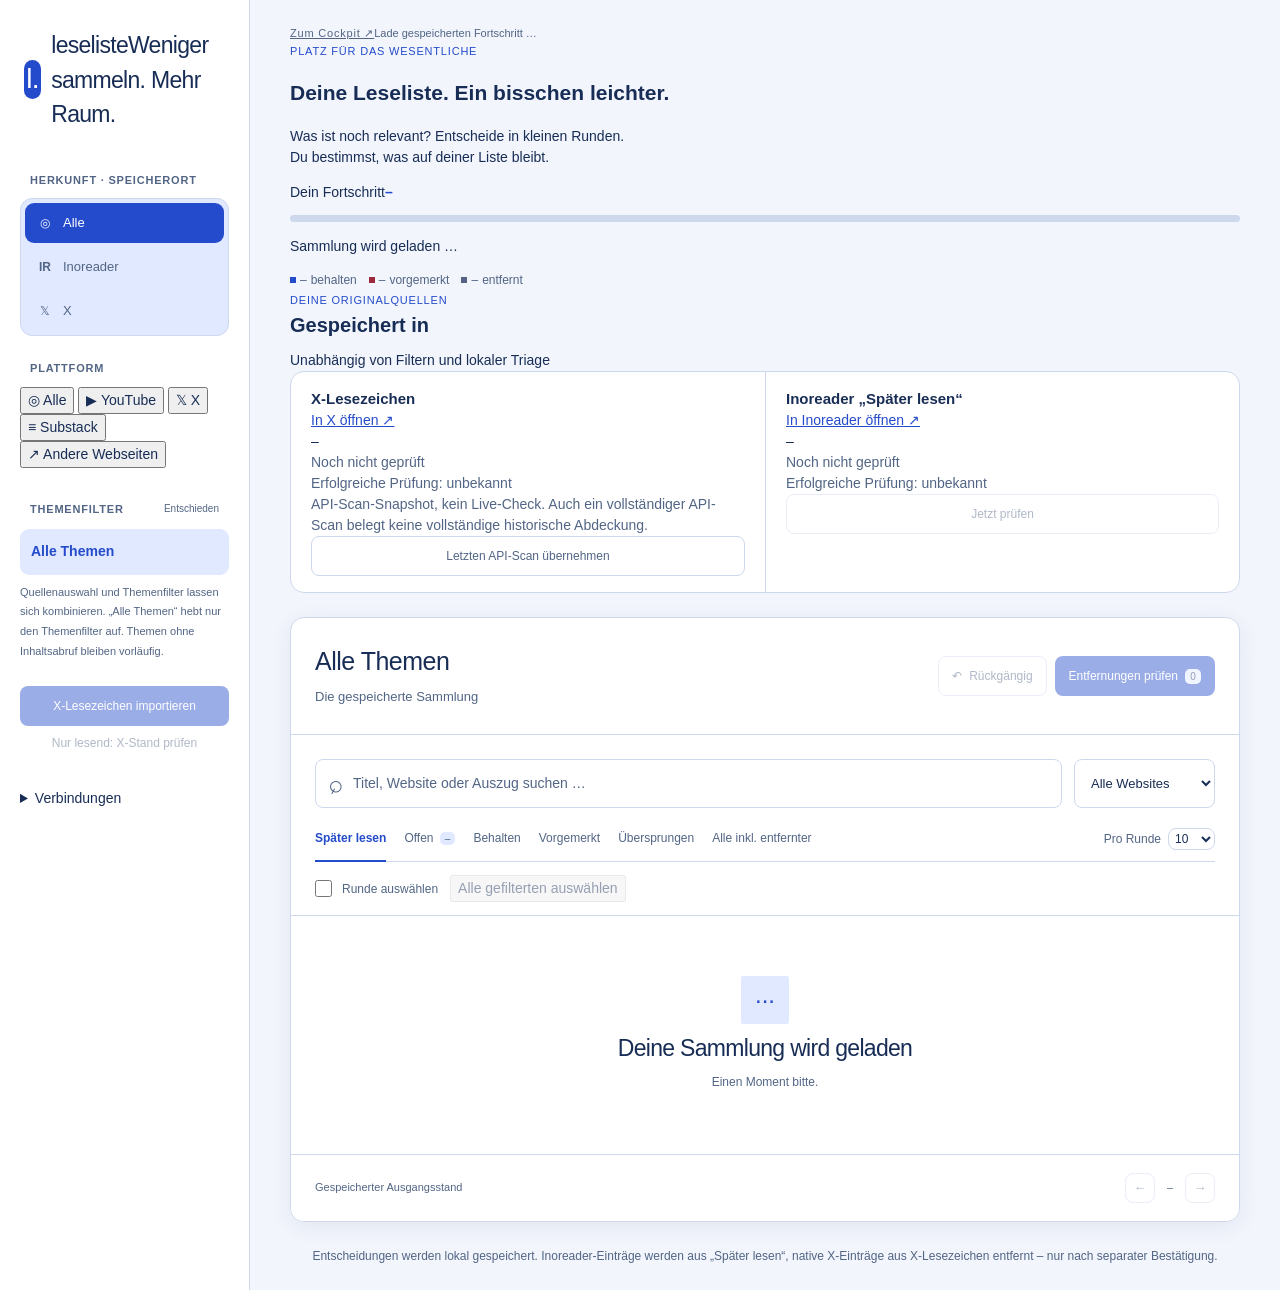
==== commit 0d1e1175: "Mark inert integration origins as local setup placeholders" ====
--- a/index.html
+++ b/index.html
@@ -3,196 +3,85 @@
 <head>
   <meta charset="utf-8">
   <meta name="viewport" content="width=device-width, initial-scale=1">
-  <meta name="color-scheme" content="light dark">
+  <meta name="color-scheme" content="light">
   <title>Leseliste · Inoreader &amp; X</title>
   <link rel="stylesheet" href="/styles.css">
   <script src="/app.js" defer></script>
 </head>
 <body>
-  <div class="app-shell" id="reading-view">
-    <a class="skip-link" href="#main">Zum Inhalt</a>
-    <header class="workspace-header">
-      <h1><a class="brand" href="/"><span class="brand-mark" aria-hidden="true">l.</span>Leseliste</a></h1>
-      <div class="workspace-actions">
-        <button class="button secondary" id="toggle-filters" type="button" aria-expanded="false" aria-controls="reading-filters">Filter</button>
-        <a class="button secondary" id="open-settings" href="#einstellungen">Einstellungen</a>
+  <a class="skip-link" href="#main">Zum Inhalt</a>
+  <div class="app-shell">
+    <aside class="sidebar" aria-label="Themen und Verbindung">
+      <a class="brand" href="/" aria-label="Leseliste Startseite"><span class="brand-mark" aria-hidden="true">l.</span><span>leseliste<span class="brand-sub">Weniger sammeln. Mehr Raum.</span></span></a>
+      <div class="scope-label" id="scope-label">HERKUNFT · SPEICHERORT</div>
+      <div class="collection-switch" role="group" aria-labelledby="scope-label">
+        <button class="active" type="button" data-collection="all" aria-pressed="true"><span class="origin-mark" aria-hidden="true">◎</span> Alle</button>
+        <button type="button" data-collection="inoreader" aria-pressed="false"><span class="origin-mark" aria-hidden="true">IR</span> Inoreader</button>
+        <button type="button" data-collection="x" aria-pressed="false"><span class="origin-mark" aria-hidden="true">𝕏</span> X</button>
       </div>
-    </header>
-    <aside class="sidebar" id="reading-filters" aria-label="Filter">
-      <section class="filter-section meta-filter" aria-label="Ansicht">
-        <label class="filter-option"><span class="filter-option-text">Abgeschlossene ausblenden</span><input id="hide-completed" type="checkbox" role="switch" aria-describedby="hide-completed-help"></label>
-        <p id="hide-completed-help" class="filter-hint">Zeigt nur Filter mit offenen Entscheidungen. Vorgemerkte Entfernungen bleiben separat prüfbar.</p>
+      <div class="scope-label" id="platform-label">PLATTFORM</div>
+      <div class="platform-switch" role="group" aria-labelledby="platform-label" title="Erkennung anhand der Linkadresse; eigene Substack-Domains können unter anderen Webseiten erscheinen.">
+        <button class="active" type="button" data-platform="" aria-pressed="true"><span aria-hidden="true">◎</span> Alle</button>
+        <button type="button" data-platform="youtube" aria-pressed="false"><span aria-hidden="true">▶</span> YouTube</button>
+        <button type="button" data-platform="x" aria-pressed="false"><span aria-hidden="true">𝕏</span> X</button>
+        <button type="button" data-platform="substack" aria-pressed="false"><span aria-hidden="true">≡</span> Substack</button>
+        <button type="button" data-platform="web" aria-pressed="false"><span aria-hidden="true">↗</span> Andere Webseiten</button>
+      </div>
+      <div class="topic-heading"><span>THEMENFILTER</span><span>Entschieden</span></div>
+      <button class="all-topics topic-button active" id="all-topics" type="button"><span>Alle Themen</span></button>
+      <nav id="topics" aria-label="Nach Thema filtern"></nav>
+      <p class="topic-note">Quellenauswahl und Themenfilter lassen sich kombinieren. „Alle Themen“ hebt nur den Themenfilter auf. Themen ohne Inhaltsabruf bleiben vorläufig.</p>
+      <button id="x-import" class="button primary full-width" type="button" disabled>X-Lesezeichen importieren</button>
+      <button id="x-check" class="text-button full-width" type="button" disabled>Nur lesend: X-Stand prüfen</button>
+      <p id="x-import-status" class="import-status" aria-live="polite"></p>
+      <details class="connection-settings"><summary>Verbindungen</summary>
+      <section class="connection-card" aria-labelledby="connection-heading">
+        <div class="connection-title"><span class="connection-dot" id="connection-dot"></span><h2 id="connection-heading">Inoreader</h2></div>
+        <p id="connection-message">Verbindung wird geprüft …</p>
+        <button id="connect" class="button secondary full-width" type="button" disabled>Inoreader verbinden <span aria-hidden="true">↗</span></button>
+        <button id="refresh" class="text-button full-width" type="button" disabled>Live-Stand prüfen</button>
       </section>
-      <section class="filter-section" aria-labelledby="scope-label">
-        <h2 class="filter-section-title" id="scope-label">Speicherort</h2>
-        <p class="filter-hint">Eine Auswahl</p>
-        <div class="filter-options" role="radiogroup" aria-labelledby="scope-label">
-          <label class="filter-option"><span class="filter-mark" aria-hidden="true">◎</span><span class="filter-option-text"><span>Alle Speicherorte</span><span class="filter-item-count"></span></span><input type="radio" name="collection" data-collection="all" checked></label>
-          <label class="filter-option"><span class="filter-mark" aria-hidden="true">IR</span><span class="filter-option-text"><span>Inoreader</span><span class="filter-item-count"></span></span><input type="radio" name="collection" data-collection="inoreader"></label>
-          <label class="filter-option"><span class="filter-mark" aria-hidden="true">𝕏</span><span class="filter-option-text"><span>X</span><span class="filter-item-count"></span></span><input type="radio" name="collection" data-collection="x"></label>
+
+      <section class="connection-card" aria-labelledby="x-connection-heading">
+        <div class="connection-title"><span class="connection-dot" id="x-connection-dot"></span><h2 id="x-connection-heading">X-Lesezeichen</h2></div>
+        <p id="x-connection-message" aria-live="polite">Verbindung wird geprüft …</p>
+        <label for="x-client-id">Öffentliche X-Client-ID</label>
+        <input id="x-client-id" autocomplete="off" spellcheck="false">
+        <label><input id="x-user-cost-approval" type="checkbox"> Ich genehmige den Identitätsabruf für höchstens 0,01 USD.</label>
+        <button id="x-connect" class="button secondary full-width" type="button">X verbinden</button>
+        <button id="x-disconnect" class="text-button full-width" type="button" hidden>Trennen</button>
+      </section>
+      </details>
+    </aside>
+    <main id="main" tabindex="-1">
+      <header class="topbar"><a class="eyebrow" href="/cockpit">Zum Cockpit ↗</a><span class="saved-status" id="saved-status">Lade gespeicherten Fortschritt …</span></header>
+      <section class="intro" aria-labelledby="page-title">
+        <div><div class="eyebrow accent">PLATZ FÜR DAS WESENTLICHE</div><h1 id="page-title">Deine Leseliste. Ein bisschen leichter.</h1><p>Was ist noch relevant? Entscheide in kleinen Runden.<br> Du bestimmst, was auf deiner Liste bleibt.</p></div>
+        <div class="progress-card"><div class="progress-card-top"><span>Dein Fortschritt</span><strong id="progress-percent">–</strong></div><div class="progress-track"><div id="overall-bar"></div></div><p id="overall-progress">Sammlung wird geladen …</p><div class="progress-legend"><span><i class="legend-dot keep-dot"></i><span id="keep-count">–</span> behalten</span><span><i class="legend-dot remove-dot"></i><span id="remove-count">–</span> vorgemerkt</span><span><i class="legend-dot done-dot"></i><span id="done-count">–</span> entfernt</span></div></div>
+      </section>
+      <section class="source-inventory" aria-labelledby="source-inventory-heading">
+        <div class="source-inventory-heading"><div><span class="eyebrow accent">DEINE ORIGINALQUELLEN</span><h2 id="source-inventory-heading">Gespeichert in</h2></div><span class="source-inventory-note">Unabhängig von Filtern und lokaler Triage</span></div>
+        <div class="source-inventory-grid">
+          <article class="source-inventory-card" aria-labelledby="source-inventory-x-title"><div class="source-inventory-card-top"><h3 id="source-inventory-x-title">X-Lesezeichen</h3><a href="https://x.com/i/bookmarks" target="_blank" rel="noopener noreferrer">In X öffnen ↗</a></div><div class="source-inventory-count" id="source-inventory-x-count">–</div><p id="source-inventory-x-status" aria-live="polite">Noch nicht geprüft</p><p id="source-inventory-x-time">Erfolgreiche Prüfung: unbekannt</p><p class="source-inventory-limit">API-Scan-Snapshot, kein Live-Check. Auch ein vollständiger API-Scan belegt keine vollständige historische Abdeckung.</p><button id="source-inventory-x-check" class="button secondary" type="button" aria-label="X-Lesezeichen: letzten API-Scan übernehmen">Letzten API-Scan übernehmen</button></article>
+          <article class="source-inventory-card" aria-labelledby="source-inventory-inoreader-title"><div class="source-inventory-card-top"><h3 id="source-inventory-inoreader-title">Inoreader „Später lesen“</h3><a href="https://www.inoreader.com/read-later" target="_blank" rel="noopener noreferrer">In Inoreader öffnen ↗</a></div><div class="source-inventory-count" id="source-inventory-inoreader-count">–</div><p id="source-inventory-inoreader-status" aria-live="polite">Noch nicht geprüft</p><p id="source-inventory-inoreader-time">Erfolgreiche Prüfung: unbekannt</p><button id="source-inventory-inoreader-check" class="button secondary" type="button" aria-label="Inoreader Später lesen: jetzt prüfen" disabled>Jetzt prüfen</button></article>
         </div>
       </section>
-      <section class="filter-section" aria-labelledby="platform-label">
-        <h2 class="filter-section-title" id="platform-label">Plattformen</h2>
-        <div class="filter-toolbar"><span id="platform-count" aria-live="polite">Alle Plattformen</span><div class="filter-actions"><button type="button" id="platform-all-on">Alle an</button><button type="button" id="platform-all-off">Alle aus</button></div></div>
-        <div class="filter-options" role="group" aria-labelledby="platform-label" title="Erkennung anhand der Linkadresse; eigene Substack-Domains können unter anderen Webseiten erscheinen.">
-          <label class="filter-option"><span class="filter-mark" aria-hidden="true">▶</span><span class="filter-option-text"><span>YouTube</span><span class="filter-item-count"></span></span><input id="platform-youtube" type="checkbox" role="switch" data-platform="youtube" checked></label>
-          <label class="filter-option"><span class="filter-mark" aria-hidden="true">𝕏</span><span class="filter-option-text"><span>X</span><span class="filter-item-count"></span></span><input id="platform-x" type="checkbox" role="switch" data-platform="x" checked></label>
-          <label class="filter-option"><span class="filter-mark" aria-hidden="true">≡</span><span class="filter-option-text"><span>Substack</span><span class="filter-item-count"></span></span><input id="platform-substack" type="checkbox" role="switch" data-platform="substack" checked></label>
-          <label class="filter-option"><span class="filter-mark" aria-hidden="true">↗</span><span class="filter-option-text"><span>Andere Webseiten</span><span class="filter-item-count"></span></span><input id="platform-web" type="checkbox" role="switch" data-platform="web" checked></label>
-        </div>
-      </section>
-      <section class="filter-section" aria-labelledby="topic-label">
-        <h2 class="filter-section-title" id="topic-label">Themen</h2>
-        <div class="filter-toolbar"><span id="topic-count" aria-live="polite">Alle Themen</span><div class="filter-actions"><button id="all-topics" type="button">Alle an</button><button id="no-topics" type="button">Alle aus</button></div></div>
-        <div id="topics" class="filter-options" role="group" aria-labelledby="topic-label"></div>
-      </section>
-      <p class="topic-note">Mehrere Plattformen und Themen sind kombinierbar. Innerhalb einer Gruppe genügt ein Treffer. Themen ohne Inhaltsabruf bleiben vorläufig.</p>
-    </aside>
-    <main id="main" tabindex="-1">
-      <section class="reading-progress" aria-labelledby="progress-title">
-        <div class="reading-progress-summary">
-          <h2 id="progress-title">Fortschritt</h2>
-          <span id="overall-progress">Sammlung wird geladen …</span>
-          <strong id="progress-percent">–</strong>
-        </div>
-        <div class="progress-track" aria-hidden="true"><div id="overall-bar"></div></div>
-        <div class="reading-progress-details">
-          <div class="progress-legend"><span><i class="legend-dot keep-dot"></i><span id="keep-count">–</span> behalten</span><span><i class="legend-dot remove-dot"></i><span id="remove-count">–</span> vorgemerkt</span><span><i class="legend-dot done-dot"></i><span id="done-count">–</span> entfernt</span></div>
-          <span class="saved-status" id="saved-status">Lade gespeicherten Fortschritt …</span>
-        </div>
-      </section>
-      <section id="connection-warning-panel" class="notice error" hidden>
-        <button id="show-connections" class="connection-warning-button" type="button" aria-haspopup="dialog">
-          <span id="connection-warnings" aria-live="polite"></span>
-          <span class="connection-warning-action">Verbindungen öffnen</span>
-        </button>
-        <p>Vormerken speichert nur deine Entscheidung. Erst ein bestätigter Abgleich entfernt die Einträge beim jeweiligen Dienst.</p>
-      </section>
       <div id="notice" class="notice" role="status" aria-live="polite" hidden></div>
-      <section class="source-inventory" aria-labelledby="source-inventory-heading">
-        <h2 id="source-inventory-heading">Gespeichert in</h2>
-        <p class="source-intro">Prüfen gleicht die Zahlen ab. Importieren fügt fehlende Lesezeichen zur Leseliste hinzu.</p>
-        <div class="source-inventory-grid">
-          <article class="source-inventory-card" aria-labelledby="source-inventory-inoreader-title">
-            <h3 id="source-inventory-inoreader-title">Inoreader „Später lesen“</h3>
-            <p class="source-local-progress" id="source-inventory-inoreader-progress">Lade Fortschritt …</p>
-            <div class="source-inventory-reading" role="status">
-              <strong id="source-inventory-inoreader-count">–</strong>
-              <p id="source-inventory-inoreader-status">Noch nicht geprüft</p>
-            </div>
-            <p class="source-import-status" id="source-inventory-inoreader-missing" role="status"></p>
-            <div class="source-inventory-actions">
-              <button id="source-inventory-inoreader-check" class="button secondary" type="button" aria-label="Inoreader jetzt prüfen" disabled>Jetzt prüfen</button>
-              <button id="source-inventory-inoreader-import" class="button primary" type="button" disabled>Importieren</button>
-              <a href="https://www.inoreader.com/read-later" target="_blank" rel="noopener noreferrer">In Inoreader öffnen</a>
-            </div>
-          </article>
-          <article class="source-inventory-card" aria-labelledby="source-inventory-x-title">
-            <h3 id="source-inventory-x-title">X-Lesezeichen</h3>
-            <p class="source-local-progress" id="source-inventory-x-progress">Lade Fortschritt …</p>
-            <div class="source-inventory-reading" role="status">
-              <strong id="source-inventory-x-count">–</strong>
-              <p id="source-inventory-x-status">Noch nicht geprüft</p>
-            </div>
-            <p class="source-import-status" id="source-inventory-x-missing" role="status"></p>
-            <p>Der API-Scan kann ältere Lesezeichen auslassen.</p>
-            <div class="source-inventory-actions">
-              <button id="source-inventory-x-check" class="button secondary" type="button" aria-haspopup="dialog" disabled>Jetzt prüfen</button>
-              <button id="source-inventory-x-import" class="button primary" type="button" aria-haspopup="dialog" disabled>Importieren</button>
-              <a href="https://x.com/i/bookmarks" target="_blank" rel="noopener noreferrer">In X öffnen</a>
-            </div>
-          </article>
-        </div>
-      </section>
       <section class="collection" aria-labelledby="collection-title">
         <div class="collection-heading"><div><h2 id="collection-title">Alle Themen</h2><p id="topic-progress">Die gespeicherte Sammlung</p></div><div class="heading-actions"><button id="undo" class="button secondary" disabled type="button"><span aria-hidden="true">↶</span> Rückgängig</button><button id="preview" class="button primary" disabled type="button">Entfernungen prüfen <span id="pending-count" class="button-count">0</span></button></div></div>
         <div class="filters"><label class="search-field"><span aria-hidden="true">⌕</span><span class="sr-only">Artikel durchsuchen</span><input id="search" type="search" placeholder="Titel, Website oder Auszug suchen …" autocomplete="off"></label><label class="source-field"><span class="sr-only">Website oder Publikation filtern</span><select id="source"><option value="">Alle Websites</option></select></label></div>
         <div class="list-navigation"><div class="status-tabs" role="group" aria-label="Nach Entscheidung filtern"><button class="status-tab active" data-status="saved" type="button">Später lesen</button><button class="status-tab" data-status="open" type="button">Offen <span id="open-count">–</span></button><button class="status-tab" data-status="keep" type="button">Behalten</button><button class="status-tab" data-status="remove" type="button">Vorgemerkt</button><button class="status-tab" data-status="skip" type="button">Übersprungen</button><button class="status-tab" data-status="all" type="button">Alle inkl. entfernter</button></div><label class="round-size">Pro Runde <select id="page-size"><option value="10">10</option><option value="20">20</option><option value="500">Alle</option></select></label></div>
-        <div class="batch-bar"><label class="select-all"><input id="select-all" type="checkbox"><span id="selection-label">Runde auswählen</span></label><div id="batch-actions" class="batch-actions" hidden><button id="open-selected" type="button">Ausgewählte Originale öffnen ↗</button><button id="karakeep-selected" type="button" title="Speichert die ausgewählten Artikel und merkt nach bestätigtem Erfolg ihre Entfernung aus Inoreader vor">Ausgewählte in Karakeep speichern</button><button data-batch="keep" type="button">Behalten</button><button data-batch="remove" type="button">Entfernen vormerken</button><button data-batch="skip" type="button">Überspringen</button><button data-batch="clear" type="button">Zurücksetzen</button></div><span id="result-count" class="result-count"></span></div>
+        <div class="batch-bar"><label class="select-all"><input id="select-all" type="checkbox"><span id="selection-label">Runde auswählen</span></label><button id="select-filtered" class="batch-scope-button" type="button" disabled>Alle gefilterten auswählen</button><div id="batch-actions" class="batch-actions" hidden><button id="open-selected" type="button">Ausgewählte Originale öffnen ↗</button><label class="hermes-note-label" for="hermes-note">Notiz für Hermes <input id="hermes-note" type="text" maxlength="500" placeholder="Optionaler Kontext" disabled></label><button id="share-selected" type="button">Für Hermes kopieren/teilen</button><button id="karakeep-selected" type="button" title="Speichert die ausgewählten Artikel und merkt nach bestätigtem Erfolg ihre Entfernung aus Inoreader vor">Ausgewählte in Karakeep speichern</button><button data-batch="keep" type="button">Behalten</button><button data-batch="remove" type="button">Entfernen vormerken</button><button data-batch="skip" type="button">Überspringen</button><button data-batch="clear" type="button">Zurücksetzen</button></div><span id="result-count" class="result-count"></span></div>
         <div id="article-list" class="article-list" aria-label="Artikel"><div class="empty-state"><span class="empty-icon" aria-hidden="true">···</span><h3>Deine Sammlung wird geladen</h3><p>Einen Moment bitte.</p></div></div>
         <footer class="list-footer"><p id="snapshot-label">Gespeicherter Ausgangsstand</p><div class="pagination"><button id="previous-page" class="button secondary" type="button" disabled aria-label="Vorherige Runde">←</button><span id="page-label">–</span><button id="next-page" class="button secondary" type="button" disabled aria-label="Nächste Runde">→</button></div></footer>
       </section>
       <p class="footnote">Entscheidungen werden lokal gespeichert. Inoreader-Einträge werden aus „Später lesen“, native X-Einträge aus X-Lesezeichen entfernt – nur nach separater Bestätigung.</p>
     </main>
   </div>
-  <main id="settings-view" class="settings-view" aria-labelledby="settings-title" hidden>
-    <header class="settings-header">
-      <a class="settings-back" href="#leseliste">Zurück zur Leseliste</a>
-      <h1 id="settings-title" tabindex="-1">Einstellungen</h1>
-    </header>
-    <div id="settings-connections"></div>
-    <section class="settings-appearance" aria-labelledby="appearance-title">
-      <h2 id="appearance-title">Farbschema</h2>
-      <div class="theme-picker" role="group" aria-labelledby="appearance-title">
-        <button type="button" data-theme-mode="light" aria-pressed="false">Hell</button>
-        <button type="button" data-theme-mode="dark" aria-pressed="false">Dunkel</button>
-        <button type="button" data-theme-mode="system" aria-pressed="true">System</button>
-      </div>
-    </section>
-  </main>
-  <dialog id="connection-dialog" class="sync-dialog" aria-labelledby="connections-title">
-    <div class="sync-inner">
-      <div class="drawer-top connection-dialog-toolbar">
-        <button class="icon-button" id="close-connections" type="button" aria-label="Verbindungen schließen" autofocus>×</button>
-      </div>
-      <div id="dialog-connections">
-        <section class="connection-settings" id="connection-controls" aria-labelledby="connections-title">
-          <h2 id="connections-title">Verbindungen</h2>
-          <div id="connection-notice" class="notice" role="status" hidden></div>
-          <div class="connection-list">
-            <section class="connection-card" id="inoreader-connection-card" aria-labelledby="connection-heading">
-              <div class="connection-summary">
-                <div class="connection-title"><span class="connection-dot" id="connection-dot" aria-hidden="true"></span><h3 id="connection-heading">Inoreader</h3></div>
-                <p id="connection-message">Verbindung wird geprüft …</p>
-              </div>
-              <div class="connection-actions">
-                <button id="connect" class="button primary" type="button" disabled>Inoreader verbinden</button>
-                <button id="refresh" class="button secondary" type="button" disabled>Live-Stand abgleichen</button>
-              </div>
-            </section>
-            <section class="connection-card" id="x-connection-card" aria-labelledby="x-connection-heading">
-              <div class="connection-summary">
-                <div class="connection-title"><span class="connection-dot" id="x-connection-dot" aria-hidden="true"></span><h3 id="x-connection-heading">X-Lesezeichen</h3></div>
-                <p id="x-connection-message" aria-live="polite">Verbindung wird geprüft …</p>
-              </div>
-              <button id="x-disconnect" class="button secondary" type="button" hidden>Verbindung trennen</button>
-              <div id="x-connection-fields" class="connection-fields" hidden>
-                <label for="x-client-id">Öffentliche X-Client-ID</label>
-                <input id="x-client-id" autocomplete="off" spellcheck="false">
-                <label class="cost-approval"><input id="x-user-cost-approval" type="checkbox"> Ich genehmige den Identitätsabruf für höchstens 0,01 USD.</label>
-                <button id="x-connect" class="button primary" type="button" disabled>X verbinden</button>
-              </div>
-              <div class="x-operations">
-                <h4>Import und Prüfung</h4>
-                <p id="x-import-status" aria-live="polite"></p>
-                <p id="x-operations-help">Für den Abruf über die X-API legst du zuerst ein Kostenlimit fest.</p>
-                <div class="connection-actions">
-                  <button id="x-import" class="button secondary" type="button" aria-haspopup="dialog" aria-describedby="x-operations-help" disabled>X-Lesezeichen importieren</button>
-                  <button id="x-check" class="button secondary" type="button" aria-haspopup="dialog" aria-describedby="x-operations-help" disabled>Nur lesend: X-Stand prüfen</button>
-                </div>
-              </div>
-            </section>
-          </div>
-        </section>
-      </div>
-    </div>
-  </dialog>
-  <dialog id="x-missing-dialog" class="sync-dialog x-operation-dialog" aria-labelledby="x-missing-title" aria-describedby="x-missing-description">
-    <div class="sync-inner">
-      <h2 id="x-missing-title">Fehlende X-Lesezeichen importieren</h2>
-      <p id="x-missing-description"></p>
-      <div class="notice x-operation-notice" role="status" hidden></div>
-      <div class="sync-actions">
-        <button id="cancel-x-missing" class="button secondary" type="button" autofocus>Abbrechen</button>
-        <button id="confirm-x-missing" class="button primary" type="button">Kostenpflichtig importieren</button>
-      </div>
-    </div>
-  </dialog>
   <dialog id="detail-dialog" class="detail-dialog" aria-labelledby="detail-title"><div class="drawer-inner"><div class="drawer-top"><span class="eyebrow" id="detail-ref"></span><button class="icon-button" id="close-detail" type="button" aria-label="Details schließen">×</button></div><div id="detail-meta" class="detail-meta"></div><h2 id="detail-title"></h2><div id="detail-status" class="detail-status"></div><a id="detail-link" class="button primary original-link" target="_blank" rel="noopener noreferrer">Original öffnen <span aria-hidden="true">↗</span></a><button id="detail-karakeep" class="button keep-button detail-karakeep" type="button">In Karakeep speichern</button><p class="karakeep-note">Speichert den Link und merkt ihn danach zum Entfernen aus Inoreader vor.</p><p id="detail-enrichment" class="detail-enrichment" hidden></p><p id="detail-missing" class="detail-warning" hidden>Der gespeicherte Inhalt reicht nicht aus, um diesen Artikel sicher einzuordnen. Öffne bei Bedarf das Original.</p><button id="detail-fetch-x" class="button secondary detail-fetch-x" type="button">X-Inhalt abrufen</button><details><summary>Quelltext / gespeicherten Auszug anzeigen</summary><p id="detail-excerpt" class="detail-excerpt"></p></details><p id="detail-duplicates" class="detail-warning" hidden></p><div class="drawer-decisions" id="detail-actions"><button class="button keep-button" data-detail="keep" type="button">✓ Behalten</button><button class="button remove-button" data-detail="remove" type="button">− Entfernen vormerken</button><button class="button secondary" data-detail="skip" type="button">Überspringen</button><button class="text-button" data-detail="clear" type="button">Entscheidung zurücksetzen</button></div><p class="drawer-note">„Entfernen“ betrifft nur die Liste „Später lesen“. Der Artikel wird nicht dauerhaft gelöscht.</p></div></dialog>
-  <dialog id="sync-dialog" class="sync-dialog" aria-labelledby="sync-title"><div class="sync-inner"><div class="drawer-top"><span class="eyebrow accent">DEINE BESTÄTIGUNG</span><button class="icon-button" id="close-sync" type="button" aria-label="Vorschau schließen">×</button></div><h2 id="sync-title">Vorgemerkte Einträge entfernen</h2><p id="sync-description"></p><p id="sync-connection-warning" class="notice error" role="alert" hidden></p><ul id="sync-items" class="sync-items"></ul><p class="sync-note">Inoreader-Einträge werden aus „Später lesen“, native X-Einträge aus X-Lesezeichen entfernt. Nicht verbundene Quellen bleiben vorgemerkt. „Behalten“ und „Überspringen“ verändern keine Quelle.</p><div id="sync-x-controls" hidden><div class="x-import-fields"><label>Prüfposts höchstens <input id="sync-x-posts" type="number" min="0"></label><label>Seiten höchstens <input id="sync-x-pages" type="number" min="1"></label></div><p id="sync-x-quote" class="detail-warning" aria-live="polite"></p><p>Verifikations-Readback kann unvollständig sein; ein ungelöschter Artikel bleibt dann unbestätigt. Nach jedem Versuch ist eine neue Vorschau erforderlich, ohne automatische Wiederholung.</p><label class="cost-approval"><input id="sync-x-approval" type="checkbox"> Ich genehmige diesen Höchstbetrag und die angezeigten Löschungen in X.</label></div><p id="sync-error" class="detail-warning" role="alert" hidden></p><div class="sync-actions"><button id="cancel-sync" class="button secondary" type="button">Abbrechen</button><button id="confirm-sync" class="button primary" type="button">Jetzt prüfen</button></div></div></dialog>
-  <dialog id="x-check-dialog" class="sync-dialog x-operation-dialog" aria-labelledby="x-check-title"><div class="sync-inner"><div class="drawer-top connection-dialog-toolbar"><button class="icon-button" id="close-x-check" type="button" aria-label="Prüfung schließen">×</button></div><h2 id="x-check-title">X-Mitgliedschaft prüfen</h2><p>Diese Prüfung liest X-Lesezeichen und sendet keine Löschanfrage. Bei unvollständigem Ergebnis bleibt die Mitgliedschaft unbekannt.</p><div class="x-import-fields"><label>Prüfposts höchstens <input id="x-check-posts" type="number" min="0"></label><label>Seiten höchstens <input id="x-check-pages" type="number" min="1"></label></div><p id="x-check-quote" class="detail-warning" aria-live="polite"></p><label class="cost-approval"><input id="x-check-approval" type="checkbox"> Ich genehmige diesen reinen Lese-Kostenrahmen.</label><div class="notice x-operation-notice" role="status" hidden></div><div class="sync-actions"><button id="cancel-x-check" class="button secondary" type="button">Abbrechen</button><button id="confirm-x-check" class="button primary" type="button" disabled>Nur lesend prüfen</button></div></div></dialog>
-  <dialog id="karakeep-dialog" class="sync-dialog" aria-labelledby="karakeep-title" aria-describedby="karakeep-description"><div class="sync-inner"><div class="drawer-top"><span class="eyebrow accent">KARAKEEP VERBINDEN</span><button id="close-karakeep" class="icon-button" type="button" aria-label="Karakeep-Verbindung schließen">×</button></div><h2 id="karakeep-title">Links sicher aufbewahren</h2><p id="karakeep-description">Verbinde deine Karakeep-Instanz <strong>karakeep.example.invalid</strong>. Der Schlüssel bleibt nur für diese laufende Sitzung im Speicher und wird nicht in einer Datei gespeichert.</p><p>Trage den Schlüssel selbst hier ein, nicht im Chat. Öffne <a href="https://karakeep.example.invalid/" target="_blank" rel="noopener noreferrer">Karakeep ↗</a> und dort „Settings“ → „API Keys“.</p><label class="karakeep-key-label" for="karakeep-key">Karakeep-API-Schlüssel</label><input id="karakeep-key" class="karakeep-key-input" type="password" autocomplete="off" spellcheck="false" autocapitalize="none" maxlength="8192"><p class="karakeep-note">Verbinden speichert noch keinen Artikel. Erst „In Karakeep speichern“ legt den Link ab und merkt nach bestätigtem Erfolg die Entfernung aus Inoreader vor.</p><p id="karakeep-error" class="detail-warning" role="alert" hidden></p><div class="sync-actions"><button id="confirm-karakeep" class="button primary" type="button">Karakeep verbinden</button></div></div></dialog>
-  <dialog id="x-import-dialog" class="sync-dialog x-operation-dialog" aria-labelledby="x-import-title" aria-describedby="x-import-description x-import-quote"><div class="sync-inner"><div class="drawer-top connection-dialog-toolbar"><button class="icon-button" id="close-x-import" type="button" aria-label="Import schließen">×</button></div><h2 id="x-import-title">X-Gesamtimport mit Kostenlimit</h2><p id="x-import-description"></p><div class="x-import-fields"><label>Beiträge höchstens <input id="x-import-posts" type="number" min="1" max="100000" value="1000"></label><label>Autor:innen höchstens <input id="x-import-users" type="number" min="0" max="100000" value="1000"></label><label>Seiten höchstens <input id="x-import-pages" type="number" min="1" max="1000" value="1000"></label><label>Kostenlimit USD <input id="x-import-usd" type="number" min="0.001" step="0.001" value="0.30"></label></div><label id="x-import-restart-label" class="cost-approval" hidden><input id="x-import-restart" type="checkbox"> Ich starte eine neue Inventur statt den ungültigen Cursor fortzusetzen.</label><p id="x-import-quote" class="detail-warning" aria-live="polite"></p><p>Pro Anfrage werden höchstens 100 Beiträge abgerufen. Der Geldbetrag begrenzt den gesamten Lauf, nicht jede Seite einzeln. Ein Teilimport kann fortgesetzt werden. Der Kostenrahmen ist keine Abrechnungszusage; bekannte Beiträge können erneut kosten. Die Themenzuordnung erfolgt kostenfrei aus dem importierten Text; Kurzlinks oder unklare Inhalte bleiben zur Prüfung offen. Keine automatische Aufladung; aktuelle Preise im X-Entwicklerkonto vor Live-Nutzung prüfen.</p><label class="cost-approval"><input id="x-import-approval" type="checkbox"> Ich genehmige diese Ressourcen- und USD-Obergrenzen für genau diesen Import.</label><div class="notice x-operation-notice" role="status" hidden></div><div class="sync-actions"><button id="cancel-x-import" class="button secondary" type="button">Abbrechen</button><button id="confirm-x-import" class="button primary" type="button" disabled>Kostenpflichtig importieren</button></div></div></dialog>
+  <dialog id="sync-dialog" class="sync-dialog" aria-labelledby="sync-title"><div class="sync-inner"><div class="drawer-top"><span class="eyebrow accent">DEINE BESTÄTIGUNG</span><button class="icon-button" id="close-sync" type="button" aria-label="Vorschau schließen">×</button></div><h2 id="sync-title">Vorgemerkte Einträge entfernen</h2><p id="sync-description"></p><ul id="sync-items" class="sync-items"></ul><p class="sync-note">Inoreader-Einträge werden aus „Später lesen“, native X-Einträge aus X-Lesezeichen entfernt. Nicht verbundene Quellen bleiben vorgemerkt. „Behalten“ und „Überspringen“ verändern keine Quelle.</p><div id="sync-x-controls" hidden><div class="x-import-fields"><label>Prüfposts höchstens <input id="sync-x-posts" type="number" min="0"></label><label>Seiten höchstens <input id="sync-x-pages" type="number" min="1"></label></div><p id="sync-x-quote" class="detail-warning" aria-live="polite"></p><p>Verifikations-Readback kann unvollständig sein; ein ungelöschter Artikel bleibt dann unbestätigt. Nach jedem Versuch ist eine neue Vorschau erforderlich, ohne automatische Wiederholung.</p><label class="cost-approval"><input id="sync-x-approval" type="checkbox"> Ich genehmige diesen Höchstbetrag und die angezeigten Löschungen in X.</label></div><p id="sync-error" class="detail-warning" role="alert" hidden></p><div class="sync-actions"><button id="cancel-sync" class="button secondary" type="button">Abbrechen</button><button id="confirm-sync" class="button primary" type="button">Jetzt prüfen</button></div></div></dialog>
+  <dialog id="x-check-dialog" class="sync-dialog" aria-labelledby="x-check-title"><div class="sync-inner"><div class="drawer-top"><span class="eyebrow accent">NUR LESENDER LIVE-CHECK</span><button class="icon-button" id="close-x-check" type="button" aria-label="Prüfung schließen">×</button></div><h2 id="x-check-title">X-Mitgliedschaft prüfen</h2><p>Diese Prüfung liest X-Lesezeichen und sendet keine Löschanfrage. Bei unvollständigem Ergebnis bleibt die Mitgliedschaft unbekannt.</p><div class="x-import-fields"><label>Prüfposts höchstens <input id="x-check-posts" type="number" min="0"></label><label>Seiten höchstens <input id="x-check-pages" type="number" min="1"></label></div><p id="x-check-quote" class="detail-warning" aria-live="polite"></p><label class="cost-approval"><input id="x-check-approval" type="checkbox"> Ich genehmige diesen reinen Lese-Kostenrahmen.</label><div class="sync-actions"><button id="cancel-x-check" class="button secondary" type="button">Abbrechen</button><button id="confirm-x-check" class="button primary" type="button" disabled>Nur lesend prüfen</button></div></div></dialog>
+  <dialog id="karakeep-dialog" class="sync-dialog" aria-labelledby="karakeep-title" aria-describedby="karakeep-description"><div class="sync-inner"><div class="drawer-top"><span class="eyebrow accent">KARAKEEP VERBINDEN</span><button id="close-karakeep" class="icon-button" type="button" aria-label="Karakeep-Verbindung schließen">×</button></div><h2 id="karakeep-title">Links sicher aufbewahren</h2><p id="karakeep-description">Die öffentliche Quellfassung verwendet eine nicht erreichbare Beispieladresse. Vor der Verbindung muss lokal die eigene HTTPS-Instanz eingerichtet sein. Der Schlüssel bleibt nur für diese laufende Sitzung im Speicher und wird nicht in einer Datei gespeichert.</p><p>Trage den Schlüssel selbst hier ein, nicht im Chat. Öffne deine eigene Karakeep-Instanz und dort „Settings“ → „API Keys“.</p><label class="karakeep-key-label" for="karakeep-key">Karakeep-API-Schlüssel</label><input id="karakeep-key" class="karakeep-key-input" type="password" autocomplete="off" spellcheck="false" autocapitalize="none" maxlength="8192"><p class="karakeep-note">Verbinden speichert noch keinen Artikel. Erst „In Karakeep speichern“ legt den Link ab und merkt nach bestätigtem Erfolg die Entfernung aus Inoreader vor.</p><p id="karakeep-error" class="detail-warning" role="alert" hidden></p><div class="sync-actions"><button id="confirm-karakeep" class="button primary" type="button">Karakeep verbinden</button></div></div></dialog>
+  <dialog id="x-import-dialog" class="sync-dialog" aria-labelledby="x-import-title" aria-describedby="x-import-description x-import-quote"><div class="sync-inner"><div class="drawer-top"><span class="eyebrow accent">MANUELLER IMPORT</span><button class="icon-button" id="close-x-import" type="button" aria-label="Import schließen">×</button></div><h2 id="x-import-title">X-Lesezeichen importieren</h2><p id="x-import-description"></p><div class="x-import-fields"><label>Beiträge höchstens <input id="x-import-posts" type="number" min="1" max="1000" value="20"></label><label>Autor:innen höchstens <input id="x-import-users" type="number" min="0" max="1000" value="20"></label><label>Seiten höchstens <input id="x-import-pages" type="number" min="1" max="1000" value="1"></label></div><label id="x-import-restart-label" class="cost-approval" hidden><input id="x-import-restart" type="checkbox"> Ich starte eine neue Inventur statt den ungültigen Cursor fortzusetzen.</label><p id="x-import-quote" class="detail-warning" aria-live="polite"></p><p>Dies ist ein reservierter Höchstbetrag, keine tatsächliche Abrechnung. Bekannte Beiträge können erneut kosten. Keine automatische Aufladung; aktuelle Preise im X-Entwicklerkonto vor Live-Nutzung prüfen.</p><label class="cost-approval"><input id="x-import-approval" type="checkbox"> Ich genehmige diese Ressourcen- und USD-Obergrenzen für genau diesen Import.</label><div class="sync-actions"><button id="cancel-x-import" class="button secondary" type="button">Abbrechen</button><button id="confirm-x-import" class="button primary" type="button" disabled>Kostenpflichtig importieren</button></div></div></dialog>
 </body>
 </html>
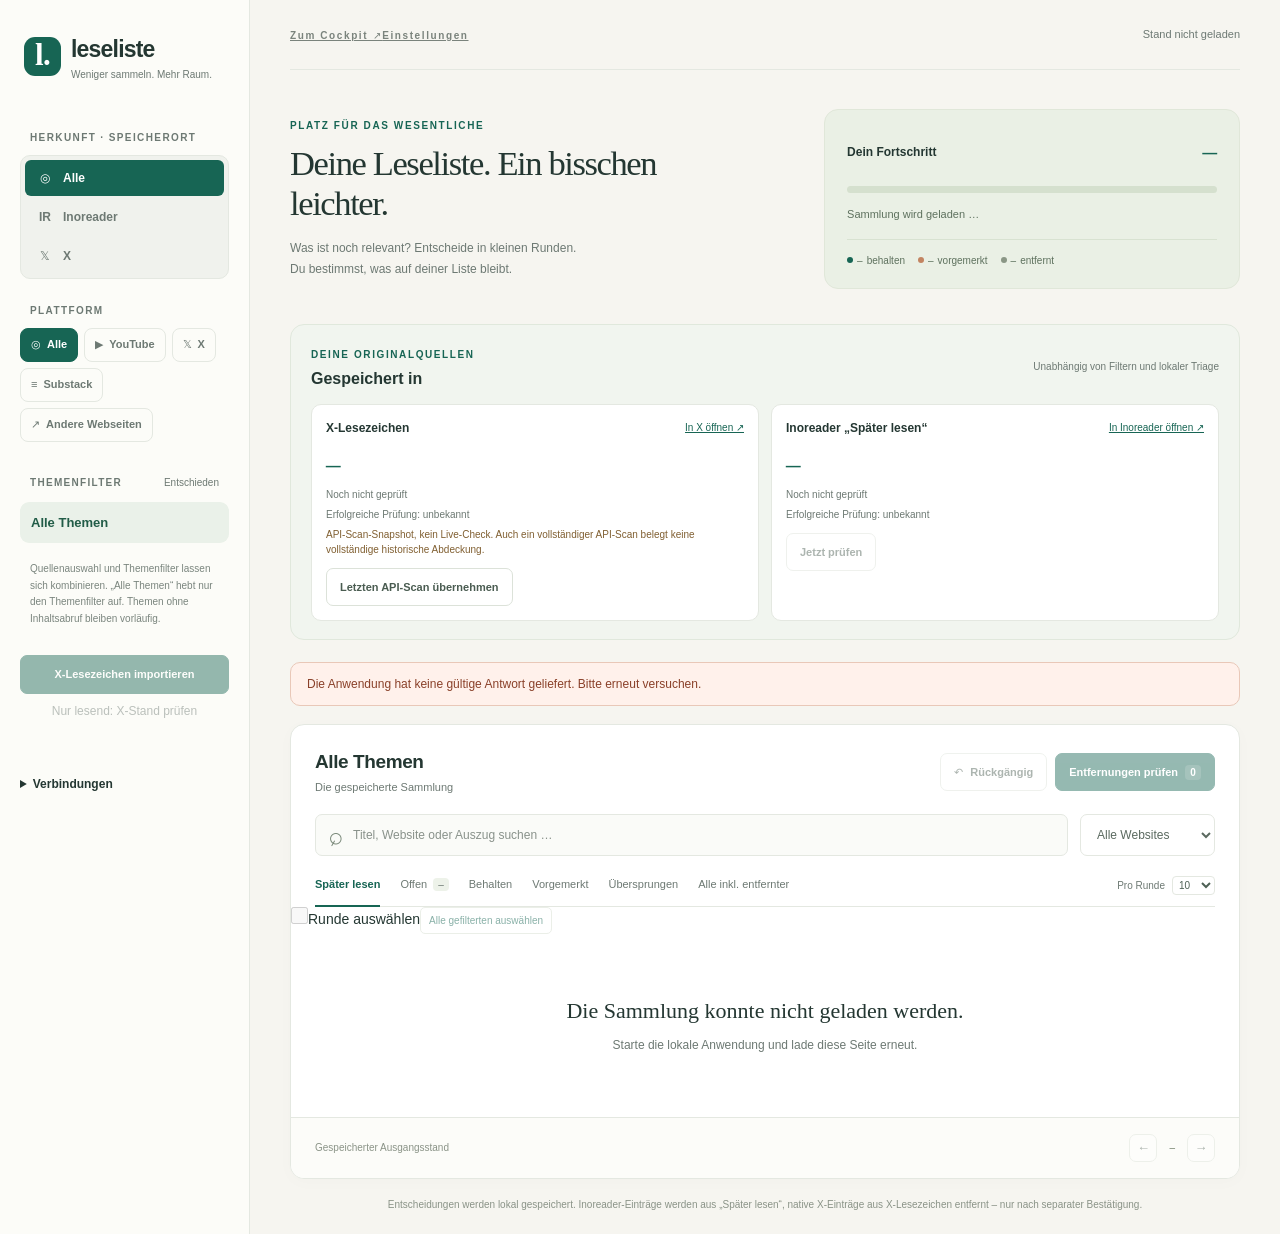
==== commit 7efae0a6: "Manage tested connections and local imports from one settings page" ====
--- a/index.html
+++ b/index.html
@@ -54,7 +54,7 @@
       </details>
     </aside>
     <main id="main" tabindex="-1">
-      <header class="topbar"><a class="eyebrow" href="/cockpit">Zum Cockpit ↗</a><span class="saved-status" id="saved-status">Lade gespeicherten Fortschritt …</span></header>
+      <header class="topbar"><nav aria-label="Hauptnavigation"><a class="eyebrow" href="/cockpit">Zum Cockpit ↗</a><a class="eyebrow" href="/settings">Einstellungen</a></nav><span class="saved-status" id="saved-status">Lade gespeicherten Fortschritt …</span></header>
       <section class="intro" aria-labelledby="page-title">
         <div><div class="eyebrow accent">PLATZ FÜR DAS WESENTLICHE</div><h1 id="page-title">Deine Leseliste. Ein bisschen leichter.</h1><p>Was ist noch relevant? Entscheide in kleinen Runden.<br> Du bestimmst, was auf deiner Liste bleibt.</p></div>
         <div class="progress-card"><div class="progress-card-top"><span>Dein Fortschritt</span><strong id="progress-percent">–</strong></div><div class="progress-track"><div id="overall-bar"></div></div><p id="overall-progress">Sammlung wird geladen …</p><div class="progress-legend"><span><i class="legend-dot keep-dot"></i><span id="keep-count">–</span> behalten</span><span><i class="legend-dot remove-dot"></i><span id="remove-count">–</span> vorgemerkt</span><span><i class="legend-dot done-dot"></i><span id="done-count">–</span> entfernt</span></div></div>
--- a/styles.css
+++ b/styles.css
@@ -1,360 +1,27 @@
-/* Light: cobalt & sunny yellow. Dark: marine & coral. */
-:root{
-  color-scheme:light;
-  --bg:#f2f5fc;--surface:#ffffff;--ink:#182d56;--muted:#526585;--line:#ced8ec;
-  --accent:#244bcb;--accent-hover:#1c3da8;--on-accent:#ffffff;--accent-soft:#e0e9ff;--wash:#e0e9ff;
-  --selection:#f7d747;--selection-hover:#ffe36c;--on-selection:#172853;
-  --danger:#9d2839;--danger-soft:#fbe5e9;--warning:#765400;--warning-soft:#fff0c9;--backdrop:#101c32a6;
-  --teal:var(--accent);--teal-light:var(--accent-soft);--orange:var(--danger);--orange-light:var(--danger-soft);
-}
-:root[data-theme=dark]{
-  color-scheme:dark;
-  --bg:#121d30;--surface:#1b2a42;--ink:#edf0f6;--muted:#b6c2d4;--line:#3d506e;
-  --accent:#ff9381;--accent-hover:#ffad9f;--on-accent:#321b1b;--accent-soft:#3b2e3b;--wash:#293951;
-  --danger:#ff9bad;--danger-soft:#422b41;--warning:#f0cc7d;--warning-soft:#3d3425;--backdrop:#080f1dcc;
-}
-:root{font-family:Inter,-apple-system,BlinkMacSystemFont,"Segoe UI",sans-serif;font-synthesis:none;color:var(--ink);background:var(--bg)}
-*{box-sizing:border-box}body{margin:0;font-size:14px;line-height:1.5}button,input,select{font:inherit}button,a,input,select{-webkit-tap-highlight-color:transparent}button{cursor:pointer}button:disabled{cursor:default;opacity:.45}button,a,input,select{outline-offset:4px}button:focus-visible,a:focus-visible,input:focus-visible,select:focus-visible{outline:3px solid var(--accent)}a{color:var(--teal)}button{color:inherit}button:not(:disabled),a{transition:background .15s,color .15s,border-color .15s}input[type=checkbox]{accent-color:var(--teal);width:17px;height:17px;margin:0;flex-shrink:0}input,select{min-width:0}button{touch-action:manipulation}[hidden]{display:none!important}.sr-only{position:absolute;width:1px;height:1px;overflow:hidden;clip:rect(0,0,0,0);white-space:nowrap}.skip-link{position:fixed;top:8px;left:8px;transform:translateY(-150%);z-index:10;background:var(--surface);padding:12px}.skip-link:focus{transform:translateY(0)}
-.app-shell{display:grid;grid-template-columns:250px minmax(0,1fr);min-height:100vh}.sidebar{padding:32px 20px 24px;border-right:1px solid var(--line);background:var(--surface);display:flex;flex-direction:column;gap:0}.brand{display:flex;align-items:center;gap:10px;font-size:23px;letter-spacing:-.8px;font-weight:750;color:var(--ink);text-decoration:none;margin:0 0 48px 4px}.brand-mark{width:37px;height:39px;border-radius:11px;background:var(--teal);color:var(--surface);font-family:Georgia,serif;font-size:31px;line-height:35px;text-align:center}.sidebar-label,.topic-heading{font-size:10px;letter-spacing:1.3px;font-weight:700;color:var(--muted);margin:0 10px 12px}.topic-heading{display:flex;justify-content:space-between;margin-top:29px;margin-bottom:12px}.topic-heading span:last-child{letter-spacing:0;font-size:10px;font-weight:400}.topic-button{display:flex;width:100%;align-items:center;justify-content:space-between;gap:8px;text-align:left;background:none;border:1px solid transparent;border-radius:9px;padding:11px 10px;font-size:12px;line-height:1.35}.topic-button:hover{background:var(--wash)}.topic-button.active{background:var(--accent-soft);color:var(--accent);font-weight:650}.topic-button .small-count{font-size:11px;flex-shrink:0;color:var(--muted)}.all-topics{font-size:13px}.all-topics .small-count{background:var(--accent-soft);color:var(--teal);padding:1px 6px;border-radius:5px}.topic-entry{margin-bottom:8px}.topic-mini-track{height:3px;margin:0 10px;background:var(--wash);border-radius:8px;overflow:hidden}.topic-mini-track>div{height:100%;background:var(--accent);border-radius:8px}.topic-note{color:var(--muted);font-size:10px;line-height:1.65;margin:18px 10px 28px}.full-width{width:100%}
-main{padding:0 40px 22px;max-width:1500px;width:100%;margin:auto}.eyebrow{font-size:10px;font-weight:650;letter-spacing:1.6px;color:var(--muted)}.accent{color:var(--teal)}.saved-status{font-size:11px;color:var(--muted)}.progress-track{height:7px;border-radius:5px;background:var(--line);overflow:hidden;margin:12px 0}.progress-track>div{height:100%;width:0;background:var(--teal);border-radius:5px;transition:width .3s}.legend-dot{display:inline-block;width:6px;height:6px;border-radius:50%}.keep-dot{background:var(--teal)}.remove-dot{background:var(--danger)}.done-dot{background:var(--muted)}.notice{padding:12px 16px;margin:0 0 18px;border:1px solid var(--line);border-radius:10px;background:var(--accent-soft);color:var(--accent);font-size:12px}.notice.error{background:var(--danger-soft);border-color:var(--line);color:var(--danger)}
-.collection{background:var(--surface);border:1px solid var(--line);border-radius:var(--radius);box-shadow:var(--shadow);overflow:hidden}.collection-heading{display:flex;justify-content:space-between;align-items:center;gap:20px;padding:24px 24px 19px}.collection-heading h2{font-size:19px;line-height:1.35;letter-spacing:-.4px;margin:0 0 4px;font-weight:600}.collection-heading p{font-size:11px;color:var(--muted);margin:0}.heading-actions{display:flex;gap:8px;flex-shrink:0}.button{border:1px solid transparent;border-radius:7px;font-size:11px;font-weight:550;padding:10px 13px;display:inline-flex;align-items:center;justify-content:center;gap:7px;text-decoration:none;white-space:nowrap}.primary{background:var(--teal);color:var(--on-accent);border-color:var(--teal)}.primary:hover:not(:disabled){background:var(--accent-hover)}.secondary{background:var(--surface);border-color:var(--line);color:var(--muted)}.secondary:hover:not(:disabled){background:var(--wash);border-color:var(--line)}.button-count{font-size:10px;background:var(--accent-soft);padding:0 5px;border-radius:4px;min-width:16px}.text-button{background:none;border:0;color:var(--muted);font-size:12px;padding:8px}.text-button:hover:not(:disabled){color:var(--teal)}.filters{display:flex;gap:12px;margin:0 24px 20px}.search-field{display:flex;align-items:center;flex:1;gap:10px;background:var(--surface);border:1px solid var(--line);border-radius:7px;padding:0 12px}.search-field>span:first-child{font-family:Arial,sans-serif;font-size:25px;line-height:1;color:var(--muted);transform:rotate(-15deg)}.search-field input{border:0;background:transparent;padding:11px 0;font-size:12px;width:100%;color:var(--ink);outline-offset:2px}.search-field input::placeholder{color:var(--muted)}.source-field select{border:1px solid var(--line);border-radius:7px;background:var(--surface);padding:10px 28px 10px 12px;color:var(--muted);font-size:12px;max-width:230px;width:100%;height:100%}.list-navigation{display:flex;justify-content:space-between;gap:15px;align-items:center;margin:0 24px;border-bottom:1px solid var(--line)}.status-tabs{display:flex;gap:20px}.status-tab{position:relative;background:none;border:0;padding:0 0 13px;font-size:11px;color:var(--muted);white-space:nowrap}.status-tab.active{font-weight:650;color:var(--teal)}.status-tab.active:after{position:absolute;content:"";height:2px;bottom:-1px;left:0;right:0;background:var(--teal)}.status-tab span{background:var(--wash);border-radius:4px;margin-left:3px;font-size:10px;padding:1px 5px}.round-size{display:flex;align-items:center;gap:7px;font-size:10px;color:var(--muted);white-space:nowrap;padding-bottom:11px}.round-size select{border:1px solid var(--line);background:var(--surface);border-radius:4px;padding:2px;color:var(--muted)}.batch-bar{display:flex;align-items:center;gap:12px;padding:13px 24px;background:var(--surface);border-bottom:1px solid var(--line);min-height:45px}.select-all{display:flex;align-items:center;gap:10px;white-space:nowrap;font-size:11px;color:var(--muted)}.result-count{font-size:10px;color:var(--muted);margin-left:auto;white-space:nowrap}.batch-actions{display:flex;gap:8px;flex-wrap:wrap}.batch-actions button{font-size:10px;padding:3px 6px;border:1px solid var(--line);border-radius:4px;background:var(--surface)}.batch-actions button:hover{background:var(--teal-light)}
-.article-row{display:grid;grid-template-columns:17px minmax(0,1fr) auto;gap:14px;align-items:start;padding:18px 24px;border-bottom:1px solid var(--wash)}.article-row:last-child{border-bottom:0}.article-row:hover{background:var(--surface)}.article-row.selected{background:var(--accent-soft)}.row-select{display:flex;padding-top:5px}.article-main{min-width:0}.article-title{font-size:13px;font-weight:600;line-height:1.5;display:block;padding:0;text-align:left;border:0;background:none;color:var(--ink);width:100%;overflow-wrap:anywhere}.article-title:hover{color:var(--teal)}.article-meta{display:flex;align-items:center;flex-wrap:wrap;gap:5px 8px;color:var(--muted);font-size:10px;margin-top:7px}.source-name{font-weight:550;color:var(--accent);max-width:190px;overflow:hidden;text-overflow:ellipsis;white-space:nowrap}.meta-separator{color:var(--line)}.topic-tag{font-size:9px;border-radius:4px;padding:2px 6px;background:var(--wash);color:var(--accent);max-width:210px;overflow:hidden;text-overflow:ellipsis;white-space:nowrap}.article-excerpt{color:var(--muted);font-size:11px;margin:7px 0 0;overflow:hidden;display:-webkit-box;-webkit-line-clamp:1;-webkit-box-orient:vertical;line-height:1.5;overflow-wrap:anywhere}.row-actions{display:flex;align-items:center;gap:5px;align-self:center}.row-action{border:1px solid var(--line);border-radius:6px;background:var(--surface);color:var(--muted);min-width:31px;height:30px;font-size:15px;padding:0 8px;line-height:1}.row-action:hover:not(:disabled){background:var(--wash);border-color:var(--line);color:var(--accent)}.row-action.keep:hover:not(:disabled),.row-action.keep.chosen{background:var(--accent-soft);border-color:var(--line);color:var(--teal)}.row-action.remove:hover:not(:disabled),.row-action.remove.chosen{background:var(--orange-light);border-color:var(--line);color:var(--orange)}.row-action.skip.chosen{background:var(--wash);border-color:var(--line);color:var(--muted)}.row-action.details{border:0;background:transparent;font-size:19px;padding:0 5px;color:var(--line);min-width:24px}.decision-tag{color:var(--muted);font-size:9px;padding:2px 6px;border-radius:4px;background:var(--wash)}.decision-tag.remove{color:var(--danger);background:var(--danger-soft)}.decision-tag.skip{color:var(--muted);background:var(--wash)}.decision-tag.removed{color:var(--muted);background:var(--wash)}.missing-tag{font-size:9px;color:var(--warning)}.list-footer{display:flex;justify-content:space-between;align-items:center;gap:18px;border-top:1px solid var(--line);background:var(--surface);padding:16px 24px}.list-footer p{color:var(--muted);font-size:10px;margin:0;max-width:65%}.pagination{display:flex;align-items:center;gap:12px}.pagination .button{width:28px;height:28px;padding:0;font-size:13px}.pagination span{font-size:10px;color:var(--muted);white-space:nowrap}.footnote{font-size:10px;color:var(--muted);text-align:center;margin:18px 10px 0}.empty-state{text-align:center;padding:60px 22px;color:var(--muted)}.empty-icon{display:inline-flex;align-items:center;justify-content:center;width:48px;height:48px;border-radius:50%;background:var(--teal-light);color:var(--teal);font-size:24px;margin-bottom:10px}.empty-state h3{font-family:Georgia,serif;font-size:22px;color:var(--ink);font-weight:400;margin:0 0 8px}.empty-state p{font-size:12px;max-width:380px;margin:auto;line-height:1.8}
-dialog{color:var(--ink);border:0;background:var(--surface);padding:0;box-shadow:0 14px 70px var(--line)}dialog::backdrop{background:var(--backdrop);backdrop-filter:blur(2px)}.detail-dialog{height:100dvh;max-height:100dvh;width:520px;max-width:100vw;margin:0 0 0 auto;border-radius:18px 0 0 18px}.drawer-inner{padding:25px 34px 32px;min-height:100%;display:flex;flex-direction:column}.drawer-top{display:flex;align-items:center;justify-content:space-between;gap:20px;margin-bottom:28px}.icon-button{width:32px;height:32px;border:1px solid var(--line);border-radius:50%;background:var(--surface);font-size:23px;line-height:1;color:var(--muted)}.icon-button:hover{background:var(--teal-light)}.detail-meta{font-size:11px;color:var(--muted);line-height:1.8;overflow-wrap:anywhere}.detail-dialog h2{font-family:Georgia,serif;font-size:31px;line-height:1.22;font-weight:400;letter-spacing:-.7px;overflow-wrap:anywhere;margin:14px 0}.detail-status{font-size:11px;color:var(--muted);margin-bottom:18px}.original-link{align-self:flex-start;padding:10px 15px;margin-bottom:30px}.excerpt-heading{display:flex;align-items:center;justify-content:space-between;gap:15px;border-bottom:1px solid var(--line);padding-bottom:10px}.excerpt-heading h3{margin:0;font-size:12px;font-weight:600}.excerpt-heading span{color:var(--muted);font-size:10px}.detail-excerpt{font-size:13px;color:var(--muted);line-height:1.85;white-space:pre-wrap;overflow-wrap:anywhere;margin:17px 0 23px}.detail-warning{font-size:12px;line-height:1.7;background:var(--warning-soft);border:1px solid var(--line);padding:12px;border-radius:8px;color:var(--warning)}
-.detail-enrichment{font-size:13px;color:var(--ink);line-height:1.75;white-space:pre-wrap;overflow-wrap:anywhere;background:var(--wash);border:1px solid var(--wash);padding:12px;border-radius:8px;margin:0 0 14px}
+:root{--bg:#f6f5f0;--surface:#fff;--ink:#243732;--muted:#6d7973;--line:#e4e8e1;--teal:#176554;--teal-light:#edf5ef;--orange:#a85b34;--orange-light:#fbf0e8;--radius:14px;--shadow:0 3px 18px #213c2a05;font-family:Inter,-apple-system,BlinkMacSystemFont,"Segoe UI",sans-serif;font-synthesis:none;color:var(--ink);background:var(--bg)}
+*{box-sizing:border-box}body{margin:0;font-size:14px;line-height:1.5}button,input,select{font:inherit}button,a,input,select{-webkit-tap-highlight-color:transparent}button{cursor:pointer}button:disabled{cursor:default;opacity:.45}button,a,input,select{outline-offset:4px}button:focus-visible,a:focus-visible,input:focus-visible,select:focus-visible{outline:3px solid #69a78d}a{color:var(--teal)}button{color:inherit}button:not(:disabled),a{transition:background .15s,color .15s,border-color .15s}input[type=checkbox]{accent-color:var(--teal);width:17px;height:17px;margin:0;flex-shrink:0}input,select{min-width:0}button{touch-action:manipulation}[hidden]{display:none!important}.sr-only{position:absolute;width:1px;height:1px;overflow:hidden;clip:rect(0,0,0,0);white-space:nowrap}.skip-link{position:fixed;top:8px;left:8px;transform:translateY(-150%);z-index:10;background:white;padding:12px}.skip-link:focus{transform:translateY(0)}
+.app-shell{display:grid;grid-template-columns:250px minmax(0,1fr);min-height:100vh}.sidebar{padding:32px 20px 24px;border-right:1px solid var(--line);background:#fcfcf8;display:flex;flex-direction:column;gap:0}.brand{display:flex;align-items:center;gap:10px;font-size:23px;letter-spacing:-.8px;font-weight:750;color:var(--ink);text-decoration:none;margin:0 0 48px 4px}.brand-mark{width:37px;height:39px;border-radius:11px;background:var(--teal);color:#fff;font-family:Georgia,serif;font-size:31px;line-height:35px;text-align:center}.brand-sub{display:block;font-size:10px;font-weight:450;color:var(--muted);letter-spacing:0;margin-top:0}.sidebar-label,.topic-heading{font-size:10px;letter-spacing:1.3px;font-weight:700;color:var(--muted);margin:0 10px 12px}.topic-heading{display:flex;justify-content:space-between;margin-top:29px;margin-bottom:12px}.topic-heading span:last-child{letter-spacing:0;font-size:10px;font-weight:400}.topic-button{display:flex;width:100%;align-items:center;justify-content:space-between;gap:8px;text-align:left;background:none;border:1px solid transparent;border-radius:9px;padding:11px 10px;font-size:12px;line-height:1.35}.topic-button:hover{background:#f0f3ed}.topic-button.active{background:#eaf1e9;color:#215c47;font-weight:650}.topic-button .small-count{font-size:11px;flex-shrink:0;color:var(--muted)}.all-topics{font-size:13px}.all-topics .small-count{background:#dce8d9;color:var(--teal);padding:1px 6px;border-radius:5px}.topic-entry{margin-bottom:8px}.topic-mini-track{height:3px;margin:0 10px;background:#e9ede5;border-radius:8px;overflow:hidden}.topic-mini-track>div{height:100%;background:#86af94;border-radius:8px}.topic-note{color:#7a857e;font-size:10px;line-height:1.65;margin:18px 10px 28px}.connection-card{margin-top:auto;border:1px solid var(--line);border-radius:12px;background:#fff;padding:15px}.connection-title{display:flex;align-items:center;gap:7px}.connection-title h2{margin:0;font-size:12px;font-weight:650}.connection-dot{height:7px;width:7px;border-radius:100%;background:#b2b9b1}.connection-dot.connected{background:#388160}.connection-card p{font-size:11px;line-height:1.6;color:var(--muted);margin:8px 0 12px}.full-width{width:100%}.connection-card .button{font-size:11px;padding:8px}.connection-card .text-button{font-size:11px;padding:10px 0 0}
+main{padding:0 40px 22px;max-width:1500px;width:100%;margin:auto}.topbar{display:flex;align-items:center;justify-content:space-between;gap:14px;padding:24px 0;border-bottom:1px solid var(--line)}.eyebrow{font-size:10px;font-weight:650;letter-spacing:1.6px;color:#7a837c}.accent{color:var(--teal)}.saved-status{font-size:11px;color:var(--muted)}.intro{display:grid;grid-template-columns:minmax(0,1.2fr) minmax(280px,1fr);gap:35px;align-items:center;padding:39px 0 35px}.intro h1{font-family:Georgia,"Times New Roman",serif;font-size:clamp(29px,2.7vw,39px);font-weight:400;line-height:1.15;letter-spacing:-1.4px;max-width:470px;margin:11px 0 14px}.intro p{font-size:12px;color:var(--muted);line-height:1.75;margin:0}.progress-card{background:#eaf0e5;border:1px solid #e0e7d9;border-radius:var(--radius);padding:20px 22px}.progress-card-top{display:flex;justify-content:space-between;align-items:center;font-size:12px;font-weight:600}.progress-card-top strong{font-family:Georgia,serif;font-size:29px;font-weight:400;color:var(--teal)}.progress-track{height:7px;border-radius:5px;background:#d5e0ce;overflow:hidden;margin:12px 0}.progress-track>div{height:100%;width:0;background:var(--teal);border-radius:5px;transition:width .3s}.progress-card p{font-size:11px;color:#5e715e}.progress-legend{display:flex;flex-wrap:wrap;gap:6px 13px;font-size:10px;color:#5e715e;margin-top:15px;padding-top:13px;border-top:1px solid #d8e2d1}.progress-legend>span{display:flex;align-items:center;gap:4px}.legend-dot{display:inline-block;width:6px;height:6px;border-radius:50%}.keep-dot{background:var(--teal)}.remove-dot{background:#c38461}.done-dot{background:#8a9685}.notice{padding:12px 16px;margin:0 0 18px;border:1px solid #cbdccf;border-radius:10px;background:#f0f7ef;color:#2c5b40;font-size:12px}.notice.error{background:#fff1eb;border-color:#e9c8b8;color:#8a4029}
+.collection{background:white;border:1px solid var(--line);border-radius:var(--radius);box-shadow:var(--shadow);overflow:hidden}.collection-heading{display:flex;justify-content:space-between;align-items:center;gap:20px;padding:24px 24px 19px}.collection-heading h2{font-size:19px;line-height:1.35;letter-spacing:-.4px;margin:0 0 4px;font-weight:600}.collection-heading p{font-size:11px;color:var(--muted);margin:0}.heading-actions{display:flex;gap:8px;flex-shrink:0}.button{border:1px solid transparent;border-radius:7px;font-size:11px;font-weight:550;padding:10px 13px;display:inline-flex;align-items:center;justify-content:center;gap:7px;text-decoration:none;white-space:nowrap}.primary{background:var(--teal);color:white;border-color:var(--teal)}.primary:hover:not(:disabled){background:#104c3f}.secondary{background:#fff;border-color:#dce2d9;color:#4a5c51}.secondary:hover:not(:disabled){background:#f4f6f0;border-color:#becbbc}.button-count{font-size:10px;background:#ffffff26;padding:0 5px;border-radius:4px;min-width:16px}.text-button{background:none;border:0;color:var(--muted);font-size:12px;padding:8px}.text-button:hover:not(:disabled){color:var(--teal)}.filters{display:flex;gap:12px;margin:0 24px 20px}.search-field{display:flex;align-items:center;flex:1;gap:10px;background:#fafbf8;border:1px solid var(--line);border-radius:7px;padding:0 12px}.search-field>span:first-child{font-family:Arial,sans-serif;font-size:25px;line-height:1;color:#7b8a7b;transform:rotate(-15deg)}.search-field input{border:0;background:transparent;padding:11px 0;font-size:12px;width:100%;color:var(--ink);outline-offset:2px}.search-field input::placeholder{color:#89928b}.source-field select{border:1px solid var(--line);border-radius:7px;background:#fff;padding:10px 28px 10px 12px;color:#5b6a60;font-size:12px;max-width:230px;width:100%;height:100%}.list-navigation{display:flex;justify-content:space-between;gap:15px;align-items:center;margin:0 24px;border-bottom:1px solid var(--line)}.status-tabs{display:flex;gap:20px}.status-tab{position:relative;background:none;border:0;padding:0 0 13px;font-size:11px;color:var(--muted);white-space:nowrap}.status-tab.active{font-weight:650;color:var(--teal)}.status-tab.active:after{position:absolute;content:"";height:2px;bottom:-1px;left:0;right:0;background:var(--teal)}.status-tab span{background:#edf2e9;border-radius:4px;margin-left:3px;font-size:10px;padding:1px 5px}.round-size{display:flex;align-items:center;gap:7px;font-size:10px;color:var(--muted);white-space:nowrap;padding-bottom:11px}.round-size select{border:1px solid var(--line);background:white;border-radius:4px;padding:2px;color:#4e6155}.batch-scope-button{border:1px solid #d8e0d2;border-radius:5px;background:#fff;color:var(--teal);font-size:10px;padding:5px 8px;white-space:nowrap}.batch-scope-button:hover:not(:disabled){background:var(--teal-light)}.hermes-note-label{display:flex;align-items:center;gap:6px;font-size:10px;color:var(--muted);white-space:nowrap}.hermes-note-label input{width:150px;max-width:100%;padding:5px 7px;border:1px solid var(--line);border-radius:5px;font-size:10px}.batch-actions button:disabled,.batch-scope-button:disabled{opacity:.5}.hermes-handoff-text{white-space:pre-wrap;overflow-wrap:anywhere}
+.article-row{display:grid;grid-template-columns:17px minmax(0,1fr) auto;gap:14px;align-items:start;padding:18px 24px;border-bottom:1px solid #edf0e9}.article-row:last-child{border-bottom:0}.article-row:hover{background:#fcfdf9}.article-row.selected{background:#f0f7ef}.row-select{display:flex;padding-top:5px}.article-main{min-width:0}.article-title{font-size:13px;font-weight:600;line-height:1.5;display:block;padding:0;text-align:left;border:0;background:none;color:#2d3b33;width:100%;overflow-wrap:anywhere}.article-title:hover{color:var(--teal)}.article-meta{display:flex;align-items:center;flex-wrap:wrap;gap:5px 8px;color:#839080;font-size:10px;margin-top:7px}.source-name{font-weight:550;color:#66795f;max-width:190px;overflow:hidden;text-overflow:ellipsis;white-space:nowrap}.meta-separator{color:#c3cbbf}.topic-tag{font-size:9px;border-radius:4px;padding:2px 6px;background:#eff3e9;color:#6c7d5e;max-width:210px;overflow:hidden;text-overflow:ellipsis;white-space:nowrap}.article-excerpt{color:#7c857d;font-size:11px;margin:7px 0 0;overflow:hidden;display:-webkit-box;-webkit-line-clamp:1;-webkit-box-orient:vertical;line-height:1.5;overflow-wrap:anywhere}.row-actions{display:flex;align-items:center;gap:5px;align-self:center}.row-action{border:1px solid var(--line);border-radius:6px;background:#fff;color:#798775;min-width:31px;height:30px;font-size:15px;padding:0 8px;line-height:1}.row-action:hover:not(:disabled){background:#f2f6ec;border-color:#afc4a4;color:#305c40}.row-action.keep:hover:not(:disabled),.row-action.keep.chosen{background:#e9f3e9;border-color:#b7d2b8;color:var(--teal)}.row-action.remove:hover:not(:disabled),.row-action.remove.chosen{background:var(--orange-light);border-color:#e1b99f;color:var(--orange)}.row-action.skip.chosen{background:#edf0f2;border-color:#c6d0d5;color:#596a73}.row-action.details{border:0;background:transparent;font-size:19px;padding:0 5px;color:#a0ab98;min-width:24px}.decision-tag{color:#64775c;font-size:9px;padding:2px 6px;border-radius:4px;background:#f1f4ed}.decision-tag.remove{color:#a0633d;background:#fff2e8}.decision-tag.skip{color:#737c85;background:#f0f3f5}.decision-tag.removed{color:#5b6e60;background:#eaf0e9}.missing-tag{font-size:9px;color:#947849}.list-footer{display:flex;justify-content:space-between;align-items:center;gap:18px;border-top:1px solid var(--line);background:#fcfcf9;padding:16px 24px}.list-footer p{color:#8a9387;font-size:10px;margin:0;max-width:65%}.pagination{display:flex;align-items:center;gap:12px}.pagination .button{width:28px;height:28px;padding:0;font-size:13px}.pagination span{font-size:10px;color:#76836f;white-space:nowrap}.footnote{font-size:10px;color:#8a9387;text-align:center;margin:18px 10px 0}.empty-state{text-align:center;padding:60px 22px;color:var(--muted)}.empty-icon{display:inline-flex;align-items:center;justify-content:center;width:48px;height:48px;border-radius:50%;background:var(--teal-light);color:var(--teal);font-size:24px;margin-bottom:10px}.empty-state h3{font-family:Georgia,serif;font-size:22px;color:var(--ink);font-weight:400;margin:0 0 8px}.empty-state p{font-size:12px;max-width:380px;margin:auto;line-height:1.8}
+dialog{color:var(--ink);border:0;background:white;padding:0;box-shadow:0 14px 70px #23392b33}dialog::backdrop{background:#1e302e61;backdrop-filter:blur(2px)}.detail-dialog{height:100dvh;max-height:100dvh;width:520px;max-width:100vw;margin:0 0 0 auto;border-radius:18px 0 0 18px}.drawer-inner{padding:25px 34px 32px;min-height:100%;display:flex;flex-direction:column}.drawer-top{display:flex;align-items:center;justify-content:space-between;gap:20px;margin-bottom:28px}.icon-button{width:32px;height:32px;border:1px solid var(--line);border-radius:50%;background:#fff;font-size:23px;line-height:1;color:#6f7f70}.icon-button:hover{background:var(--teal-light)}.detail-meta{font-size:11px;color:var(--muted);line-height:1.8;overflow-wrap:anywhere}.detail-dialog h2{font-family:Georgia,serif;font-size:31px;line-height:1.22;font-weight:400;letter-spacing:-.7px;overflow-wrap:anywhere;margin:14px 0}.detail-status{font-size:11px;color:var(--muted);margin-bottom:18px}.original-link{align-self:flex-start;padding:10px 15px;margin-bottom:30px}.excerpt-heading{display:flex;align-items:center;justify-content:space-between;gap:15px;border-bottom:1px solid var(--line);padding-bottom:10px}.excerpt-heading h3{margin:0;font-size:12px;font-weight:600}.excerpt-heading span{color:#8b9686;font-size:10px}.detail-excerpt{font-size:13px;color:#5f6d63;line-height:1.85;white-space:pre-wrap;overflow-wrap:anywhere;margin:17px 0 23px}.detail-warning{font-size:12px;line-height:1.7;background:#fbf5e9;border:1px solid #e8dcc0;padding:12px;border-radius:8px;color:#8b6e35}
+.detail-enrichment{font-size:13px;color:#3f4d43;line-height:1.75;white-space:pre-wrap;overflow-wrap:anywhere;background:#f4f8f4;border:1px solid #d9e5da;padding:12px;border-radius:8px;margin:0 0 14px}
 .detail-fetch-x{margin:0 0 14px}
-.drawer-decisions{display:grid;grid-template-columns:1fr 1fr;gap:9px;margin-top:auto;padding-top:25px;border-top:1px solid var(--line)}.keep-button{background:var(--accent-soft);border-color:var(--line);color:var(--teal)}.keep-button:hover{background:var(--accent-soft)}.remove-button{background:var(--danger-soft);border-color:var(--line);color:var(--danger)}.remove-button:hover{background:var(--danger-soft)}.drawer-note{font-size:10px;color:var(--muted);line-height:1.8;margin:16px 0 0}.sync-dialog{width:570px;max-width:calc(100vw - 30px);max-height:90dvh;border-radius:17px}.sync-inner{padding:25px 30px}.sync-inner h2{font-family:Georgia,serif;font-weight:400;font-size:27px;line-height:1.25;margin:0 0 15px}.sync-inner p{font-size:12px;color:var(--muted);line-height:1.8}.sync-items{list-style:none;margin:20px 0;padding:0;max-height:250px;overflow:auto;border:1px solid var(--line);border-radius:8px}.sync-items li{padding:12px 14px;font-size:12px;line-height:1.6;border-bottom:1px solid var(--line);overflow-wrap:anywhere}.sync-items li:last-child{border:0}.sync-items li span{display:block;color:var(--muted);font-size:10px;margin-top:3px}.sync-actions{display:flex;justify-content:flex-end;gap:10px;margin-top:24px}
+.drawer-decisions{display:grid;grid-template-columns:1fr 1fr;gap:9px;margin-top:auto;padding-top:25px;border-top:1px solid var(--line)}.keep-button{background:#e8f1e6;border-color:#ccdcca;color:var(--teal)}.keep-button:hover{background:#dcebd9}.remove-button{background:#fbefe5;border-color:#ead2bf;color:#a45e33}.remove-button:hover{background:#f6e1d1}.drawer-note{font-size:10px;color:#84907e;line-height:1.8;margin:16px 0 0}.sync-dialog{width:570px;max-width:calc(100vw - 30px);max-height:90dvh;border-radius:17px}.sync-inner{padding:25px 30px}.sync-inner h2{font-family:Georgia,serif;font-weight:400;font-size:27px;line-height:1.25;margin:0 0 15px}.sync-inner p{font-size:12px;color:var(--muted);line-height:1.8}.sync-items{list-style:none;margin:20px 0;padding:0;max-height:250px;overflow:auto;border:1px solid var(--line);border-radius:8px}.sync-items li{padding:12px 14px;font-size:12px;line-height:1.6;border-bottom:1px solid var(--line);overflow-wrap:anywhere}.sync-items li:last-child{border:0}.sync-items li span{display:block;color:var(--muted);font-size:10px;margin-top:3px}.sync-actions{display:flex;justify-content:flex-end;gap:10px;margin-top:24px}
 @media(min-width:1600px){.app-shell{grid-template-columns:270px minmax(0,1fr)}.sidebar{padding-left:25px;padding-right:25px}.article-row{padding-top:21px;padding-bottom:21px}}
-@media(max-width:1150px){.app-shell{grid-template-columns:220px minmax(0,1fr)}main{padding-left:25px;padding-right:25px}.sidebar{padding-left:14px;padding-right:14px}.collection-heading{align-items:flex-start}.heading-actions{flex-direction:column}.heading-actions .button{padding:7px 9px}.status-tabs{gap:15px}.round-size{gap:3px}.article-row{gap:11px;padding-left:20px;padding-right:20px}.row-actions{gap:3px}.row-action{min-width:28px;padding:0 6px}.article-meta{gap:4px 6px}.topic-tag{max-width:145px}.batch-bar{flex-wrap:wrap}.batch-actions{order:3;width:100%}}
-@media(max-width:900px){.app-shell{grid-template-columns:190px minmax(0,1fr)}main{padding-left:20px;padding-right:20px}.sidebar{padding-left:10px;padding-right:10px}.brand{font-size:21px}.topic-button{font-size:11px}.progress-track{margin:9px 0}.collection-heading{padding:20px 18px 16px}.collection-heading h2{font-size:17px}.filters{margin-left:18px;margin-right:18px;gap:7px}.source-field{max-width:150px}.source-field select{font-size:11px;padding-left:8px;padding-right:18px}.search-field input{font-size:11px}.list-navigation{margin:0 18px;flex-wrap:wrap;gap:0}.status-tabs{gap:14px;width:100%;order:2;overflow:auto}.round-size{margin-left:auto;padding-bottom:12px}.batch-bar{padding-left:18px;padding-right:18px}.article-row{grid-template-columns:17px minmax(0,1fr);padding:16px 18px;gap:8px 11px}.row-actions{grid-column:2;justify-content:flex-end}.row-action{min-width:35px;height:30px}.row-action.details{margin-left:4px}.article-excerpt{-webkit-line-clamp:2}.list-footer{padding:13px 18px}.saved-status{font-size:10px}}
-@media(max-width:640px){.app-shell{display:block}.sidebar{padding:16px;border-right:0;border-bottom:1px solid var(--line);display:block}.brand{margin:0 0 18px;font-size:24px}.sidebar-label,.topic-heading,.topic-note{display:none}.all-topics{display:inline-flex;width:auto;padding:9px 12px;font-size:11px;margin-bottom:9px}#topics{display:flex;gap:7px;overflow-x:auto;padding-bottom:5px}.topic-entry{flex-shrink:0;margin:0;max-width:220px}.topic-button{padding:8px 10px;border-color:var(--line);gap:10px;font-size:10px}.topic-mini-track{margin-top:4px}main{padding:0 14px 20px}.collection-heading{padding:18px 14px;gap:12px;flex-wrap:wrap}.collection-heading h2{font-size:18px}.collection-heading p{font-size:10px}.heading-actions{flex-direction:row;width:100%;justify-content:space-between}.heading-actions .button{font-size:10px;padding:8px 10px}.filters{margin:0 14px 16px;flex-direction:column;gap:8px}.source-field{max-width:none}.source-field select{font-size:11px;height:34px}.search-field input{font-size:12px}.list-navigation{margin:0 14px;position:relative}.round-size{font-size:9px}.status-tabs{justify-content:space-between;gap:12px}.status-tab{font-size:10px;padding-bottom:12px}.status-tab span{font-size:9px}.batch-bar{padding:12px 14px}.select-all{font-size:10px}.result-count{font-size:9px}.article-row{padding:16px 14px;gap:9px 11px}.article-title{font-size:13px}.article-meta{font-size:9px;gap:5px}.source-name{max-width:140px}.topic-tag{max-width:170px;font-size:8px}.article-excerpt{font-size:11px}.row-actions{justify-content:flex-start;gap:7px}.row-action{min-width:38px;height:32px}.row-action.details{margin-left:auto}.list-footer{padding:13px 14px;align-items:flex-start;gap:10px}.list-footer p{font-size:9px;max-width:55%;line-height:1.7}.pagination{gap:7px}.pagination span{font-size:9px}.pagination .button{height:27px;width:27px}.footnote{font-size:9px;margin-top:14px}.drawer-inner{padding:18px 23px 25px}.detail-dialog{border-radius:0}.detail-dialog h2{font-size:28px}.sync-inner{padding:20px}.sync-inner h2{font-size:25px}.sync-actions .button{font-size:10px;padding:10px}.drawer-decisions{gap:8px}.drawer-decisions .button{padding:11px 8px;font-size:10px}.notice{font-size:11px}}
+@media(max-width:1150px){.app-shell{grid-template-columns:220px minmax(0,1fr)}main{padding-left:25px;padding-right:25px}.sidebar{padding-left:14px;padding-right:14px}.intro{gap:22px}.intro h1{font-size:32px}.progress-card{padding:17px}.progress-legend{gap:6px 8px}.collection-heading{align-items:flex-start}.heading-actions{flex-direction:column}.heading-actions .button{padding:7px 9px}.status-tabs{gap:15px}.round-size{gap:3px}.article-row{gap:11px;padding-left:20px;padding-right:20px}.row-actions{gap:3px}.row-action{min-width:28px;padding:0 6px}.article-meta{gap:4px 6px}.topic-tag{max-width:145px}.batch-bar{flex-wrap:wrap}.batch-actions{order:3;width:100%}}
+@media(max-width:900px){.app-shell{grid-template-columns:190px minmax(0,1fr)}main{padding-left:20px;padding-right:20px}.sidebar{padding-left:10px;padding-right:10px}.brand{font-size:21px}.brand-sub{font-size:8px}.topic-button{font-size:11px}.intro{grid-template-columns:1fr;padding:28px 0 24px;gap:20px}.intro h1{max-width:none;font-size:34px}.intro p br{display:none}.progress-card{padding:15px 20px}.progress-card-top strong{font-size:25px}.progress-track{margin:9px 0}.progress-legend{margin-top:10px;padding-top:9px;gap:15px}.collection-heading{padding:20px 18px 16px}.collection-heading h2{font-size:17px}.filters{margin-left:18px;margin-right:18px;gap:7px}.source-field{max-width:150px}.source-field select{font-size:11px;padding-left:8px;padding-right:18px}.search-field input{font-size:11px}.list-navigation{margin:0 18px;flex-wrap:wrap;gap:0}.status-tabs{gap:14px;width:100%;order:2;overflow:auto}.round-size{margin-left:auto;padding-bottom:12px}.batch-bar{padding-left:18px;padding-right:18px}.article-row{grid-template-columns:17px minmax(0,1fr);padding:16px 18px;gap:8px 11px}.row-actions{grid-column:2;justify-content:flex-end}.row-action{min-width:35px;height:30px}.row-action.details{margin-left:4px}.article-excerpt{-webkit-line-clamp:2}.list-footer{padding:13px 18px}.saved-status{font-size:10px}.topbar .eyebrow{font-size:8px;letter-spacing:1px}}
+@media(max-width:640px){.app-shell{display:block}.sidebar{padding:16px;border-right:0;border-bottom:1px solid var(--line);display:block}.brand{margin:0 0 18px;font-size:24px}.brand-sub{font-size:10px}.sidebar-label,.topic-heading,.topic-note{display:none}.all-topics{display:inline-flex;width:auto;padding:9px 12px;font-size:11px;margin-bottom:9px}#topics{display:flex;gap:7px;overflow-x:auto;padding-bottom:5px}.topic-entry{flex-shrink:0;margin:0;max-width:220px}.topic-button{padding:8px 10px;border-color:var(--line);gap:10px;font-size:10px}.topic-mini-track{margin-top:4px}.connection-card{position:absolute;right:16px;top:17px;padding:0;border:0;background:none;max-width:158px}.connection-title{justify-content:flex-end}.connection-title h2{font-size:11px}.connection-card p{display:none}.connection-card .button{padding:5px 8px;margin-top:7px;font-size:10px}.connection-card .text-button{padding:7px 0 0;font-size:10px;text-align:right}main{padding:0 14px 20px}.topbar{padding:16px 2px}.topbar .eyebrow{font-size:8px}.intro{padding:26px 4px 23px;gap:20px}.intro h1{font-size:35px;max-width:360px;margin-top:10px}.intro p{font-size:12px}.progress-card{padding:16px 18px}.progress-legend{font-size:9px;gap:12px}.collection-heading{padding:18px 14px;gap:12px;flex-wrap:wrap}.collection-heading h2{font-size:18px}.collection-heading p{font-size:10px}.heading-actions{flex-direction:row;width:100%;justify-content:space-between}.heading-actions .button{font-size:10px;padding:8px 10px}.filters{margin:0 14px 16px;flex-direction:column;gap:8px}.source-field{max-width:none}.source-field select{font-size:11px;height:34px}.search-field input{font-size:12px}.list-navigation{margin:0 14px;position:relative}.round-size{font-size:9px}.status-tabs{justify-content:space-between;gap:12px}.status-tab{font-size:10px;padding-bottom:12px}.status-tab span{font-size:9px}.batch-bar{padding:12px 14px}.select-all{font-size:10px}.result-count{font-size:9px}.article-row{padding:16px 14px;gap:9px 11px}.article-title{font-size:13px}.article-meta{font-size:9px;gap:5px}.source-name{max-width:140px}.topic-tag{max-width:170px;font-size:8px}.article-excerpt{font-size:11px}.row-actions{justify-content:flex-start;gap:7px}.row-action{min-width:38px;height:32px}.row-action.details{margin-left:auto}.list-footer{padding:13px 14px;align-items:flex-start;gap:10px}.list-footer p{font-size:9px;max-width:55%;line-height:1.7}.pagination{gap:7px}.pagination span{font-size:9px}.pagination .button{height:27px;width:27px}.footnote{font-size:9px;margin-top:14px}.drawer-inner{padding:18px 23px 25px}.detail-dialog{border-radius:0}.detail-dialog h2{font-size:28px}.sync-inner{padding:20px}.sync-inner h2{font-size:25px}.sync-actions .button{font-size:10px;padding:10px}.drawer-decisions{gap:8px}.drawer-decisions .button{padding:11px 8px;font-size:10px}.notice{font-size:11px}}
 @media(prefers-reduced-motion:reduce){*{transition:none!important;scroll-behavior:auto!important}}
 
 .article-title{display:-webkit-box;-webkit-box-orient:vertical;-webkit-line-clamp:3;overflow:hidden}
 
 .row-original{margin-top:9px;padding:6px 10px;font-size:11px}.blocked-original{display:block;overflow-wrap:anywhere;margin-top:6px}
 
-.row-karakeep{margin:9px 0 0 7px;padding:6px 10px;font-size:11px;white-space:normal;text-align:left}.detail-karakeep{align-self:flex-start;white-space:normal}.karakeep-note{font-size:11px;color:var(--muted);line-height:1.7;margin:8px 0 22px}.karakeep-key-label{display:block;font-size:12px;font-weight:600;margin:20px 0 7px}.karakeep-key-input{display:block;width:100%;border:1px solid var(--line);border-radius:7px;padding:11px 12px;background:var(--surface);color:var(--ink)}
+.row-karakeep{margin:9px 0 0 7px;padding:6px 10px;font-size:11px;white-space:normal;text-align:left}.detail-karakeep{align-self:flex-start;white-space:normal}.karakeep-note{font-size:11px;color:var(--muted);line-height:1.7;margin:8px 0 22px}.karakeep-key-label{display:block;font-size:12px;font-weight:600;margin:20px 0 7px}.karakeep-key-input{display:block;width:100%;border:1px solid var(--line);border-radius:7px;padding:11px 12px;background:#fafbf8;color:var(--ink)}
 @media(max-width:640px){.row-karakeep{margin-left:0;margin-right:6px}.row-original{margin-right:6px}}
-.filters{flex-wrap:wrap}.platform-switch{margin:0 0 4px}.platform-toolbar{display:flex;align-items:center;justify-content:space-between;gap:4px;flex-wrap:wrap;margin:0 0 5px;font-size:11px;color:var(--muted)}.platform-actions{display:flex;gap:10px}.platform-actions button{border:0;background:transparent;color:var(--teal);padding:8px 0;font-size:11px;text-decoration:underline;text-underline-offset:3px}.platform-option{display:flex;align-items:center;gap:9px;min-height:46px;padding:8px 2px;border-bottom:1px solid var(--line);font-size:12px;cursor:pointer}.platform-option:hover{background:var(--teal-light)}.platform-mark{width:20px;flex-shrink:0;text-align:center;color:var(--muted)}.platform-option>span:nth-child(2){flex:1}.platform-option input[type=checkbox]{appearance:none;position:relative;width:35px;height:21px;border:0;border-radius:20px;background:var(--line);cursor:pointer}.platform-option input:before{content:"";position:absolute;width:15px;height:15px;top:3px;left:3px;border-radius:50%;background:var(--surface);transition:transform .15s}.platform-option input:checked{background:var(--teal)}.platform-option input:checked:before{transform:translateX(14px)}
-
-.sidebar .collection-switch{display:grid;grid-template-columns:1fr}.sidebar .collection-switch button{display:flex;align-items:center;gap:8px;text-align:left;padding:9px 10px}.origin-mark{display:inline-flex;justify-content:center;align-items:center;min-width:20px;font-size:12px;font-weight:700}.x-import-fields{display:grid;grid-template-columns:repeat(3,minmax(0,1fr));gap:12px;margin:20px 0}.x-import-fields label{display:grid;gap:7px;font-size:12px}.x-import-fields input{width:100%;padding:9px;border:1px solid var(--line);border-radius:6px}.cost-approval{display:flex;align-items:flex-start;gap:9px;font-size:12px;line-height:1.6;margin:14px 0}.cost-approval input{margin-top:3px}@media(max-width:640px){.sidebar .collection-switch{grid-template-columns:repeat(3,minmax(0,1fr));max-width:none}.sidebar .collection-switch button{padding:9px 5px;font-size:11px;justify-content:center;gap:4px}.x-import-fields{grid-template-columns:1fr}.sync-actions{flex-wrap:wrap}.sync-actions .button{white-space:normal}}
-.scope-label{font-size:10px;letter-spacing:1.4px;font-weight:650;color:var(--muted);margin:0 10px 10px}.collection-switch{display:flex;gap:3px;padding:4px;margin:0 0 24px;border:1px solid var(--line);border-radius:10px;background:var(--wash)}.collection-switch button{flex:1;min-width:0;padding:9px 5px;border:0;border-radius:6px;background:transparent;color:var(--muted);font-size:12px;font-weight:600;white-space:nowrap}.collection-switch button:hover{background:var(--wash)}.collection-switch button.active{background:var(--teal);color:var(--on-accent)}.collection-switch+.topic-heading{margin-top:0}@media(max-width:640px){.scope-label{margin:8px 0;font-size:9px}.collection-switch{max-width:320px;margin-bottom:18px}.sidebar .topic-heading{display:flex;margin:0 0 8px}.collection-switch button{padding:9px 12px}}
-
-/* Flat editorial geometry; retain the Leseliste palette and native controls. */
-:root{--display-font:"SFMono-Regular",Consolas,"Liberation Mono",monospace;--radius:2px;--shadow:-4px 4px 0 var(--line)}
-.sidebar{padding-top:28px;border-right-color:var(--ink)}
-.brand{font-family:var(--display-font);font-weight:500;letter-spacing:-1px;margin-bottom:40px}
-.brand-mark{border-radius:2px;font-family:var(--display-font);font-size:27px;line-height:37px;border:1px solid var(--ink)}
-
-.scope-label,.topic-heading,.eyebrow,.status-tab,.round-size,.excerpt-heading h3{font-family:var(--display-font);font-weight:400}
-.scope-label,.topic-heading{font-size:11px;letter-spacing:1px}
-.topic-heading{gap:8px;flex-wrap:wrap}
-
-
-
-.progress-track,.progress-track>div,.topic-mini-track,.topic-mini-track>div{border-radius:0}
-
-.legend-dot{border-radius:0}
-.collection{border:1px solid var(--ink);border-radius:2px;box-shadow:var(--shadow)}
-.collection-heading{padding:24px;gap:24px;border-bottom:1px solid var(--line);margin-bottom:24px}
-.collection-heading h2{font-family:var(--display-font);font-size:23px;font-weight:400;letter-spacing:-.8px;text-transform:uppercase;line-height:1.25}
-.collection-heading p{font-size:12px;margin-top:7px;line-height:1.6}
-.button{border-radius:2px;min-height:36px;font-family:var(--display-font);font-size:11px;font-weight:400;white-space:normal;transition:transform .15s,background .15s,box-shadow .15s}
-.primary,.keep-button,.remove-button{border-width:1px;border-color:var(--ink)}
-.button:hover:not(:disabled){transform:translateY(-1px);box-shadow:-2px 2px 0 var(--line)}
-.button:active:not(:disabled){transform:translateY(0);box-shadow:none}
-.button-count,.status-tab span,.topic-tag,.decision-tag{border-radius:2px}
-.secondary{border-color:var(--line)}
-.search-field,.source-field select,.round-size select,.karakeep-key-input,.connection-settings input:not([type=checkbox]),.x-import-fields input{border-radius:2px}
-.search-field input{font-size:13px;padding-top:12px;padding-bottom:12px}
-.source-field select{font-size:12px;min-height:42px}
-.list-navigation{gap:12px}
-.status-tabs{gap:18px;flex-wrap:wrap}
-.status-tab{font-size:11px;min-height:32px;line-height:1.5}
-.status-tab.active{font-weight:500}
-.batch-bar{min-height:52px}
-.select-all,.result-count{font-family:var(--display-font);font-size:11px}
-.batch-actions button{border-radius:2px;min-height:30px}
-.article-row{padding-top:22px;padding-bottom:22px;border-bottom-color:var(--line)}
-.article-title{font-size:14px;font-weight:500;line-height:1.6}
-.article-meta{font-family:var(--display-font);font-size:11px;line-height:1.6}
-.article-excerpt{font-size:12px;margin-top:9px;line-height:1.7}
-.topic-tag,.decision-tag{font-size:10px}
-.row-action{border-radius:2px;min-width:34px;min-height:34px}
-.row-original,.row-karakeep{font-size:11px;min-height:34px;padding:6px 10px}
-.list-footer{border-top-color:var(--ink);padding:18px 24px}
-.list-footer p,.pagination span{font-family:var(--display-font);font-size:10px;line-height:1.7}
-.pagination .button{min-height:30px;width:30px}
-.footnote{font-size:11px;line-height:1.7;margin-top:24px}
-.collection-switch{border-radius:2px;border-color:var(--line);padding:4px;gap:4px}
-.collection-switch button{border-radius:2px;font-family:var(--display-font);font-weight:400;font-size:12px}
-.platform-toolbar{font-family:var(--display-font);font-size:10px;gap:6px}
-.platform-actions{gap:12px}
-.platform-actions button{font-size:11px;min-height:36px}
-.platform-option{padding:10px 4px;min-height:48px;font-size:12px}
-.platform-mark{font-family:var(--display-font)}
-.platform-option input[type=checkbox]{border-radius:2px}
-.platform-option input:before{border-radius:1px}
-.topic-button{border-radius:2px;font-size:12px;min-height:40px}
-.all-topics{font-family:var(--display-font);font-weight:400}
-.topic-note{font-size:11px;line-height:1.7}
-.notice,.detail-enrichment,.detail-warning,.sync-items,.sync-dialog,.detail-dialog,.icon-button{border-radius:2px}
-dialog{box-shadow:-6px 6px 0 var(--line);border:1px solid var(--ink)}
-dialog::backdrop{backdrop-filter:none}
-.detail-dialog{border-right:0;border-top:0;border-bottom:0;border-radius:0}
-.detail-dialog h2,.sync-inner h2,.empty-state h3{font-family:var(--display-font);font-weight:400;letter-spacing:-.7px;line-height:1.25}
-.detail-dialog h2{font-size:28px}
-.sync-inner h2{font-size:25px}
-.detail-meta,.detail-status{font-family:var(--display-font);font-size:11px}
-.detail-excerpt,.detail-enrichment{font-size:14px;line-height:1.8}
-.drawer-top,.excerpt-heading{border-bottom-color:var(--ink)}
-.empty-state h3{font-size:23px}
-.empty-icon{border-radius:2px}
-@media(max-width:1150px){.collection-heading{gap:16px}.collection-heading h2{font-size:21px}.status-tabs{gap:12px}}
-@media(max-width:900px){.collection-heading{padding:20px 18px;margin-bottom:20px}.row-action{min-width:36px}.article-row{padding:20px 18px}.list-footer{padding:16px 18px}.platform-toolbar{font-size:10px}}
-@media(max-width:640px){.sidebar{padding:20px 16px;border-right:0;border-bottom:1px solid var(--ink)}.brand{margin-bottom:24px}.sidebar .scope-label{font-size:10px;margin:12px 0 8px}.sidebar .collection-switch button{font-size:11px}.platform-option{min-height:48px}.sidebar .topic-heading{margin-top:24px;font-size:10px}.topic-entry{max-width:240px}.topic-button{font-size:11px}.topic-mini-track{margin-top:6px}.collection-heading{padding:20px 14px;gap:16px;margin-bottom:20px}.collection-heading h2{font-size:21px}.heading-actions .button{min-height:38px}.search-field input{font-size:13px}.source-field select{font-size:12px}.article-row{padding:20px 14px}.article-title{font-size:14px}.article-meta{font-size:10px}.article-excerpt{font-size:12px}.row-actions{gap:8px}.row-action{min-width:40px;min-height:38px}.row-original,.row-karakeep{min-height:36px}.status-tabs{justify-content:flex-start;flex-wrap:wrap;gap:6px 14px;overflow:visible}.status-tab{font-size:11px;padding:6px 0 10px}.round-size{font-size:11px;padding-bottom:12px}.batch-bar{padding:14px}.select-all,.result-count{font-size:10px}.list-footer{padding:16px 14px;flex-wrap:wrap}.list-footer p{max-width:100%;flex:1 1 180px}.pagination{margin-left:auto}.detail-dialog h2{font-size:25px}.sync-actions .button{min-height:40px}.footnote{font-size:10px}}
-@media(pointer:coarse){.platform-actions button{min-height:44px;padding-left:6px;padding-right:6px}.row-action{min-height:44px;min-width:44px}.status-tab{min-height:44px}.button{min-height:44px}}
-@media(prefers-reduced-motion:reduce){.button:hover:not(:disabled){transform:none}.button{transition:none}}
-
-/* Theme-independent surfaces. */
-
-.brand-mark,.primary,.collection-switch button.active{color:var(--on-accent)}
-.primary:hover:not(:disabled){background:var(--accent-hover)}
-.platform-option input:checked:before{background:var(--on-accent)}
-
-.article-title,.detail-enrichment{color:var(--ink)}
-.search-field,.source-field select,.round-size select,.karakeep-key-input,.connection-settings input:not([type=checkbox]),.x-import-fields input{background:var(--surface);color:var(--ink)}
-.source-field select option,.round-size select option{background:var(--surface);color:var(--ink)}
-.row-action:hover:not(:disabled),.row-action.keep.chosen{background:var(--accent-soft);border-color:var(--accent);color:var(--accent)}
-.row-action.remove:hover:not(:disabled),.row-action.remove.chosen{background:var(--danger-soft);color:var(--danger)}
-.detail-warning{background:var(--warning-soft);color:var(--warning)}
-.notice.error{background:var(--danger-soft);color:var(--danger)}
-.button-count{background:var(--wash);color:var(--ink)}
-.article-row.selected{background:var(--accent-soft)}
-:root[data-theme=light] .sidebar{
-  --surface:#244bcb;--ink:#ffffff;--muted:#e1e8ff;--line:#5578e2;
-  --accent:#f7d747;--accent-hover:#ffe36c;--on-accent:#172853;--accent-soft:#315bdc;--wash:#315bdc;
-  --teal:var(--accent);--teal-light:var(--accent-soft);
-  background:var(--surface);border-color:var(--surface);color:var(--ink);
-}
-:root[data-theme=light] .sidebar .topic-button.active{background:var(--wash);border-color:var(--accent);color:var(--ink)}
-:root[data-theme=light] .sidebar .brand-mark{background:var(--accent);color:var(--on-accent)}
-
-:root[data-theme=light] .primary,:root[data-theme=light] .theme-picker button[aria-pressed=true],:root[data-theme=light] .keep-button{background:var(--selection);color:var(--on-selection);border-color:var(--ink)}
-:root[data-theme=light] .primary:hover:not(:disabled),:root[data-theme=light] .keep-button:hover:not(:disabled){background:var(--selection-hover)}
-:root[data-theme=light] .sidebar .primary{color:var(--on-selection)}
-:root[data-theme=light] .sidebar .topic-button.active{border-color:var(--selection)}
-:root[data-theme=light] .collection-heading{background:var(--accent);color:var(--on-accent)}
-:root[data-theme=light] .collection-heading p{color:#e1e8ff}
-:root[data-theme=light] .collection{border-color:var(--line)}
-:root[data-theme=light] .article-title{color:var(--ink);font-weight:600}
-:root[data-theme=light] .article-title:hover{color:var(--accent)}
-
-/* Softer reading surfaces; retain the chosen palettes and clear control states. */
-:root{--radius:14px;--shadow:0 5px 22px color-mix(in srgb,var(--ink) 7%,transparent)}
-.brand-mark{border-radius:10px;border:0}
-.collection{border-radius:14px;border:1px solid var(--line);box-shadow:var(--shadow)}
-.collection-heading{border-radius:13px 13px 0 0}
-.collection-heading h2{text-transform:none;font-weight:500;letter-spacing:-.6px}
-
-.collection-heading,.article-row{border-bottom-color:var(--line)}
-.button,.row-action,.icon-button,.batch-actions button{border-radius:8px}
-.button:hover:not(:disabled){transform:none;box-shadow:none}
-.primary,.keep-button,.remove-button{border-color:transparent}
-.topic-button,.collection-switch,.sidebar .collection-switch button{border-radius:9px}
-.sidebar .collection-switch{border-radius:12px}
-.topic-tag,.decision-tag,.status-tab span,.button-count{border-radius:5px}
-.search-field,.source-field select,.round-size select,.karakeep-key-input,.connection-settings input:not([type=checkbox]),.x-import-fields input{border-radius:8px}
-.platform-option{padding-left:8px;padding-right:8px;border-bottom:0;border-radius:8px}
-.platform-option input[type=checkbox]{border-radius:20px}
-.platform-option input:before{border-radius:50%}
-.progress-track,.progress-track>div,.topic-mini-track,.topic-mini-track>div{border-radius:6px}
-.notice,.detail-enrichment,.detail-warning,.sync-items{border-radius:10px}
-.sync-dialog{border-radius:16px}
-.detail-dialog{border-radius:16px 0 0 16px}
-.detail-dialog,.sync-dialog{border:1px solid var(--line);box-shadow:0 12px 48px color-mix(in srgb,var(--ink) 18%,transparent)}
-.sidebar,.list-footer{border-color:var(--line)}
-
-:root[data-theme=light] .primary,:root[data-theme=light] .keep-button{border-color:transparent}
-:root[data-theme=light] .sidebar .topic-button.active{border-color:transparent;background:var(--wash)}
-@media(max-width:640px){.detail-dialog{border-radius:0}}
-
-/* Typography: the selected "Luftig & ruhig" preview. */
-:root{--reading-font:Arial,Helvetica,sans-serif;--display-font:var(--reading-font);font-family:var(--reading-font)}
-.brand{font-family:var(--reading-font);font-weight:400;letter-spacing:-.7px}
-.brand-mark{font-family:var(--reading-font);font-size:28px;font-weight:500}
-
-.scope-label,.topic-heading,.eyebrow{font-family:var(--reading-font);font-size:11px;letter-spacing:.8px;line-height:1.5}
-.scope-label,.topic-heading{font-weight:600}
-
-
-.collection-heading{padding:26px 24px;margin-bottom:24px}
-.collection-heading h2{font-family:var(--reading-font);font-size:25px;font-weight:400;letter-spacing:-.5px;line-height:1.4}
-.collection-heading p{font-size:13px;line-height:1.7}
-.button,.collection-switch button,.all-topics,.platform-toolbar,.platform-actions button,.status-tab,.round-size,.select-all,.result-count,.article-meta,.list-footer p,.pagination span,.detail-meta,.detail-status{font-family:var(--reading-font)}
-.button{font-size:12px;font-weight:400;line-height:1.5;padding:10px 13px}
-.sidebar .collection-switch button{font-size:13px;font-weight:500;min-height:40px}
-.platform-option{font-size:13px;min-height:48px}
-.platform-toolbar,.platform-actions button{font-size:11px}
-.topic-button{font-size:13px;line-height:1.55;padding:11px 10px}
-.all-topics{font-size:14px;font-weight:500}
-.topic-note{font-size:12px;line-height:1.8}
-.search-field input{font-size:14px;padding:13px 0}
-.source-field select{font-size:13px}
-.status-tab{font-size:12px;font-weight:400}
-.status-tab.active{font-weight:600}
-.round-size,.select-all,.result-count{font-size:12px}
-.article-row{padding:25px 24px;gap:14px}
-.article-title,:root[data-theme=light] .article-title{font-family:var(--reading-font);font-size:18px;font-weight:500;line-height:1.5;letter-spacing:-.25px}
-.article-meta{font-size:12px;line-height:1.7;margin-top:9px}
-.topic-tag,.decision-tag{font-size:11px}
-.article-excerpt{font-size:15px;line-height:1.85;margin-top:11px;-webkit-line-clamp:2}
-.row-original,.row-karakeep{font-size:12px;margin-top:13px}
-.list-footer p,.pagination span{font-size:11px;line-height:1.8}
-.footnote{font-size:12px;line-height:1.8}
-.detail-dialog h2,.sync-inner h2,.empty-state h3{font-family:var(--reading-font);font-weight:400;line-height:1.3;letter-spacing:-.7px}
-.detail-dialog h2{font-size:32px;margin:18px 0}
-.sync-inner h2{font-size:28px}
-.detail-meta,.detail-status{font-size:12px;line-height:1.8}
-.detail-excerpt,.detail-enrichment{font-size:16px;line-height:1.9}
-.drawer-note,.karakeep-note,.sync-inner p{font-size:12px;line-height:1.8}
-@media(max-width:1150px){.collection-heading{padding:24px 20px}.heading-actions .button{font-size:12px}}
-@media(max-width:900px){.collection-heading{padding:24px 18px}.article-row{padding:23px 18px}.article-title,:root[data-theme=light] .article-title{font-size:17px}.article-meta{font-size:11px}.status-tabs{gap:8px 15px}}
-@media(max-width:640px){.collection-heading{padding:23px 16px}.collection-heading h2{font-size:24px}.collection-heading p{font-size:12px}.search-field input{font-size:14px}.source-field select{font-size:13px}.article-row{padding:23px 16px}.article-title,:root[data-theme=light] .article-title{font-size:17px;line-height:1.6}.article-meta{font-size:11px}.article-excerpt{font-size:15px;line-height:1.85}.topic-tag{font-size:10px}.topic-button{font-size:12px}.status-tab{font-size:12px}.select-all,.result-count,.round-size{font-size:11px}.detail-dialog h2{font-size:28px}.detail-excerpt,.detail-enrichment{font-size:16px}.button,.heading-actions .button{font-size:12px}}
-
-.sidebar .filter-section{padding:20px 0;border-top:1px solid var(--line)}
-.filter-section-title{margin:0 0 8px;font:600 14px/1.5 var(--reading-font);letter-spacing:0;color:var(--ink)}
-.filter-hint,.filter-toolbar{margin:0 0 10px;color:var(--muted);font-size:11px;line-height:1.6}
-.filter-toolbar{display:flex;align-items:center;justify-content:space-between;gap:8px;flex-wrap:wrap}
-.filter-actions{display:flex;gap:12px}
-.filter-actions button{border:0;background:transparent;color:var(--ink);font:inherit;padding:6px 0;text-decoration:underline;text-underline-offset:4px;cursor:pointer;min-height:32px}
-.filter-options,#topics{display:grid;gap:5px;overflow:visible;padding:0}
-.filter-option{display:flex;align-items:center;gap:10px;min-height:46px;padding:10px;border:1px solid transparent;border-radius:9px;cursor:pointer;color:var(--muted);font:400 13px/1.55 var(--reading-font)}
-.filter-option:hover{background:var(--wash)}
-.filter-option:has(input:checked){background:var(--wash);color:var(--ink)}
-.filter-option:has(input:focus-visible){outline:2px solid var(--accent);outline-offset:2px}
-.filter-mark{width:20px;flex-shrink:0;text-align:center;font-size:12px}
-.filter-option-text{flex:1;min-width:0;overflow-wrap:anywhere}
-.filter-option input{flex-shrink:0;margin:0;cursor:pointer}
-.filter-option input[type=radio]{appearance:none;width:18px;height:18px;border:2px solid var(--muted);border-radius:50%;background:transparent}
-.filter-option input[type=radio]:checked{border-color:var(--accent);background:var(--accent);box-shadow:inset 0 0 0 4px var(--surface)}
-.filter-option input[type=checkbox]{appearance:none;position:relative;width:34px;height:20px;border:1px solid var(--muted);border-radius:20px;background:transparent}
-.filter-option input[type=checkbox]:before{content:"";position:absolute;width:12px;height:12px;top:3px;left:3px;border-radius:50%;background:var(--muted);transition:transform .15s}
-.filter-option input[type=checkbox]:checked{background:var(--accent);border-color:var(--accent)}
-.filter-option input[type=checkbox]:checked:before{background:var(--on-accent);transform:translateX(14px)}
-.topic-option .filter-option-text{display:grid;gap:3px}
-.topic-option .small-count{font-size:10px;color:var(--muted);font-variant-numeric:tabular-nums}
-.topic-option .topic-mini-track{display:block;height:2px;margin:3px 0 0;background:var(--line);overflow:hidden}
-.topic-option .topic-mini-track>span{display:block;height:100%;background:var(--accent)}
-.sidebar .topic-note{display:block;margin:8px 0 24px;font-size:11px;line-height:1.8}
-@media(max-width:900px) and (min-width:641px){.filter-options{grid-template-columns:repeat(2,minmax(0,1fr))}}
-@media(max-width:640px){.sidebar .filter-section{padding:18px 0}.filter-option{font-size:14px;min-height:48px}.filter-section-title{font-size:15px}.filter-hint,.filter-toolbar{font-size:12px}.sidebar .topic-note{font-size:12px}}
-
-/* Group visibility overrides the filter row's flex layout. */
-.filter-option[hidden]{display:none}
-.filter-option-text:has(.filter-item-count){display:grid;gap:2px}
-.filter-item-count{font-size:10px;color:var(--muted);font-variant-numeric:tabular-nums}
-.meta-filter .filter-option{color:var(--ink);font-weight:600}
-.meta-filter .filter-hint{margin:8px 10px 0}
-
-/* Reading workspace */
-.app-shell{grid-template-rows:auto 1fr}
-.workspace-header{grid-column:1 / -1;display:flex;align-items:center;justify-content:space-between;gap:12px;padding:10px 28px;border-bottom:1px solid var(--line);background:var(--surface)}
-.workspace-header h1{margin:0}
-.workspace-header .brand{margin:0;gap:9px;font-size:22px;letter-spacing:-.02em}
-.workspace-header .brand-mark{width:32px;height:32px;line-height:30px;font-size:23px;background:var(--accent);color:var(--on-accent);border:0;border-radius:8px}
-.workspace-actions{display:flex;align-items:center;gap:8px}
-.workspace-actions .button{min-height:40px;text-decoration:none;font-size:14px}
-#toggle-filters{display:none}
-#main{align-self:start;margin:0 auto;padding-block-start:22px}
-.reading-progress{padding:12px 16px;margin-bottom:18px;border:1px solid var(--line);border-radius:var(--radius);background:var(--surface)}
-.reading-progress-summary,.reading-progress-details{display:flex;align-items:baseline;flex-wrap:wrap;gap:4px 12px}
-.reading-progress-summary h2{margin:0;font-size:15px}
-.reading-progress-summary span,.reading-progress-details .saved-status{font-size:13px;color:var(--muted)}
-#progress-percent{margin-inline-start:auto;color:var(--accent);font-variant-numeric:tabular-nums}
-.reading-progress .progress-track{height:4px;margin:7px 0}
-.reading-progress-details{justify-content:space-between}
-.progress-legend{display:flex;flex-wrap:wrap;gap:4px 12px;color:var(--muted);font-size:12px}
-.progress-legend>span{display:inline-flex;align-items:center;gap:4px}
-
-/* Settings */
-
-.settings-view{max-width:820px;margin:0 auto;padding:40px 24px 56px}
-.settings-header{border-bottom:1px solid var(--line);margin-bottom:28px;padding-bottom:20px}
-.settings-back{display:inline-flex;align-items:center;gap:8px;min-height:40px;text-underline-offset:3px;font-size:14px}
-.settings-back::before{content:"";width:8px;height:8px;border-inline-start:1.5px solid;border-block-end:1.5px solid;transform:rotate(45deg)}
-.settings-header h1{margin:12px 0 0;font-size:36px;font-weight:600;line-height:1.15;letter-spacing:-.025em}
-.settings-view h2{margin:0 0 12px;font-size:19px;line-height:1.35}
-.settings-appearance{display:flex;align-items:center;justify-content:space-between;flex-wrap:wrap;gap:12px;margin-top:24px;padding:14px 20px;background:var(--surface);border:1px solid var(--line);border-radius:var(--radius)}
-.settings-appearance h2{margin:0}
-.theme-picker{display:flex;flex-wrap:wrap;gap:3px;padding:3px;background:var(--bg);border:1px solid var(--line);border-radius:10px}
-.theme-picker button{min-height:38px;padding:5px 13px;border:0;border-radius:7px;background:transparent;color:var(--muted);font-size:14px}
-.theme-picker button:hover{background:var(--wash);color:var(--ink)}
-.theme-picker button[aria-pressed=true]{background:var(--accent);color:var(--on-accent)}
-
-/* The same connection controls appear in settings and in the warning dialog. */
-.connection-list{background:var(--surface);border:1px solid var(--line);border-radius:var(--radius)}
-.connection-card{display:grid;grid-template-columns:minmax(0,1fr) auto;align-items:start;gap:12px 16px;padding:18px 20px}
-.connection-card:not([hidden])+.connection-card{border-top:1px solid var(--line)}
-.connection-title{display:flex;align-items:center;gap:8px}
-.connection-title h3,.x-operations h4{margin:0;font-size:16px;line-height:1.35}
-.connection-dot{flex:0 0 8px;height:8px;border-radius:50%;background:var(--line)}
-.connection-dot.connected{background:var(--accent)}
-.connection-card p,.sync-inner .connection-card p{margin:5px 0 0;font-size:14px;line-height:1.5;color:var(--muted);overflow-wrap:anywhere}
-.connection-actions{display:flex;align-items:center;gap:8px;flex-wrap:wrap}
-.connection-fields,.x-operations{grid-column:1 / -1}
-.connection-fields{display:grid;justify-items:start;gap:8px;font-size:14px}
-.connection-fields input:not([type=checkbox]){width:min(100%,350px);padding:9px 11px;border:1px solid var(--line)}
-.connection-fields .cost-approval{margin:2px 0 4px;font-size:14px}
-.x-operations{padding-top:14px;border-top:1px solid var(--line)}
-.x-operations .connection-actions{margin-top:12px}
-.connection-dialog-toolbar{float:right;margin:0 0 8px 12px}
-.x-operation-dialog .sync-inner>p,.x-operation-dialog label,.x-operation-notice,.connection-settings .notice{font-size:14px}
-.connection-settings .button,.x-operation-dialog .button{min-height:42px;font-size:14px}
-
-/* Compact source counts above the reading queue. */
-.source-inventory{margin:0 0 24px}
-.source-inventory h2{margin:0 0 10px;font-size:20px}
-.source-intro{margin:0 0 12px;color:var(--muted);font-size:14px}
-.source-inventory-grid{display:grid;grid-template-columns:repeat(2,minmax(0,1fr));border:1px solid var(--line);border-radius:var(--radius);background:var(--surface)}
-.source-inventory-card{display:flex;flex-direction:column;min-width:0;padding:16px 20px}
-.source-inventory-card+.source-inventory-card{border-inline-start:1px solid var(--line)}
-.source-inventory-card h3{margin:0;font-size:15px}
-.source-inventory-reading{display:flex;align-items:baseline;gap:4px 12px;flex-wrap:wrap;margin:6px 0 4px}
-.source-inventory-reading strong{font-size:15px;line-height:1.3;color:var(--muted);font-variant-numeric:tabular-nums}
-.source-inventory-card p{margin:0;color:var(--muted);font-size:14px}
-.source-inventory-card .source-local-progress{margin-top:4px;color:var(--ink);font-size:16px;font-weight:650}
-.source-inventory-card .source-import-status{margin:2px 0 6px;color:var(--ink);font-weight:650}
-.source-inventory-card .source-inventory-stale{color:var(--warning)}
-.source-inventory-actions{display:flex;align-items:center;flex-wrap:wrap;gap:6px 14px;margin-top:auto;padding-top:10px}
-.source-inventory-actions .button{min-height:40px;font-size:13px}
-.source-inventory-actions a{display:inline-flex;align-items:center;min-height:40px;font-size:13px;text-underline-offset:3px}
-
-/* The complete warning text is an accessible dialog trigger. */
-#connection-warning-panel{padding:0;font-size:14px}
-#connection-warning-panel>p{padding:0 16px;margin:0 0 12px}
-.connection-warning-button{display:flex;align-items:center;justify-content:space-between;flex-wrap:wrap;gap:8px 16px;width:100%;padding:12px 16px;border:0;border-radius:inherit;background:none;text-align:left}
-.connection-warning-button:hover{text-decoration:underline;text-underline-offset:3px}
-#connection-warnings{flex:1 1 300px;display:grid;gap:5px}
-.connection-warning-action{font-weight:700;text-decoration:underline;text-underline-offset:3px}
-
-@media(max-width:640px){
-  .workspace-header{padding:9px 12px}
-  .workspace-header .brand{gap:6px;font-size:18px}
-  .workspace-header .brand-mark{width:28px;height:28px;line-height:27px;font-size:20px}
-  .workspace-actions .button{padding-inline:9px;font-size:13px}
-  #toggle-filters{display:inline-flex}
-  #toggle-filters[aria-expanded=true]{background:var(--accent-soft);color:var(--accent)}
-  #reading-view:not(.filters-open) .sidebar{display:none}
-  #main{padding-top:15px}
-  .reading-progress-summary span{order:1;flex:1 1 100%}
-  .settings-view{padding:20px 16px 36px}
-  .settings-header h1{font-size:30px}
-  .connection-card{grid-template-columns:minmax(0,1fr);padding:14px 16px}
-  .connection-card>#x-disconnect{justify-self:start}
-  .source-inventory-grid{grid-template-columns:minmax(0,1fr)}
-  .source-inventory-card+.source-inventory-card{border-inline-start:0;border-block-start:1px solid var(--line)}
-}
-@media(pointer:coarse){
-  .workspace-actions .button,.theme-picker button,.source-inventory-actions .button,.source-inventory-actions a,.connection-settings .button,.x-operation-dialog .button{min-height:44px}
-}
+.filters{flex-wrap:wrap}.platform-switch{display:flex;flex-wrap:wrap;gap:6px;margin:0 0 4px}.platform-switch button{display:inline-flex;align-items:center;gap:6px;min-height:34px;max-width:100%;padding:7px 10px;border:1px solid var(--line);border-radius:8px;background:transparent;color:var(--muted);font-size:11px;font-weight:550}.platform-switch button:hover{background:var(--teal-light);color:var(--teal)}.platform-switch button.active{background:var(--teal);border-color:var(--teal);color:white}
+.sidebar .collection-switch{display:grid;grid-template-columns:1fr}.sidebar .collection-switch button{display:flex;align-items:center;gap:8px;text-align:left;padding:9px 10px}.origin-mark{display:inline-flex;justify-content:center;align-items:center;min-width:20px;font-size:12px;font-weight:700}.import-status{font-size:11px;line-height:1.6;color:var(--muted);overflow-wrap:anywhere}.connection-settings{margin-top:16px}.connection-settings>summary{font-size:12px;font-weight:600;cursor:pointer;padding:9px 0}.connection-settings .connection-card{position:static;max-width:none;margin-top:10px;padding:13px;border:1px solid var(--line);background:#fff}.connection-settings .connection-card p{display:block;font-size:11px}.connection-settings .connection-title{justify-content:flex-start}.connection-settings label{display:block;margin:10px 0;font-size:11px;line-height:1.6}.connection-settings input:not([type=checkbox]){display:block;width:100%;padding:9px;border:1px solid var(--line);border-radius:6px}.x-import-fields{display:grid;grid-template-columns:repeat(3,minmax(0,1fr));gap:12px;margin:20px 0}.x-import-fields label{display:grid;gap:7px;font-size:12px}.x-import-fields input{width:100%;padding:9px;border:1px solid var(--line);border-radius:6px}.cost-approval{display:flex;align-items:flex-start;gap:9px;font-size:12px;line-height:1.6;margin:14px 0}.cost-approval input{margin-top:3px}.connection-settings .full-width{width:100%}@media(max-width:640px){.sidebar .collection-switch{grid-template-columns:repeat(3,minmax(0,1fr));max-width:none}.sidebar .collection-switch button{padding:9px 5px;font-size:11px;justify-content:center;gap:4px}.connection-settings .connection-card .button{padding:9px}.x-import-fields{grid-template-columns:1fr}.sync-actions{flex-wrap:wrap}.sync-actions .button{white-space:normal}.import-status{margin-bottom:4px}}
+.scope-label{font-size:10px;letter-spacing:1.4px;font-weight:650;color:var(--muted);margin:0 10px 10px}.source-inventory{margin:0 0 22px;padding:18px 20px;background:#f1f5ef;border:1px solid #e0e8dc;border-radius:var(--radius)}.source-inventory-heading,.source-inventory-card-top{display:flex;align-items:center;justify-content:space-between;gap:12px}.source-inventory-heading h2{margin:3px 0 0;font-size:16px}.source-inventory-note,.source-inventory-card p{font-size:10px;color:var(--muted)}.source-inventory-grid{display:grid;grid-template-columns:repeat(2,minmax(0,1fr));gap:12px;margin-top:13px}.source-inventory-card{min-width:0;padding:14px;background:#fff;border:1px solid var(--line);border-radius:10px}.source-inventory-card h3{margin:0;font-size:12px}.source-inventory-card-top a{font-size:10px;white-space:nowrap}.source-inventory-count{font:400 29px Georgia,serif;color:var(--teal);line-height:1.2;margin-top:10px}.source-inventory-card p{margin:5px 0;line-height:1.5}.source-inventory-card .source-inventory-limit{color:#805f31}.source-inventory-card .button{margin-top:6px}
+@media(max-width:640px){.source-inventory{padding:14px}.source-inventory-heading{align-items:flex-start;flex-direction:column;gap:2px}.source-inventory-grid{grid-template-columns:1fr}.source-inventory-card{padding:12px}.source-inventory-card-top{align-items:flex-start}.source-inventory-card .button{width:100%}}
+.collection-switch{display:flex;gap:3px;padding:4px;margin:0 0 24px;border:1px solid var(--line);border-radius:10px;background:#f0f2ed}.collection-switch button{flex:1;min-width:0;padding:9px 5px;border:0;border-radius:6px;background:transparent;color:var(--muted);font-size:12px;font-weight:600;white-space:nowrap}.collection-switch button:hover{background:#e4eae3}.collection-switch button.active{background:var(--teal);color:white}.collection-switch+.topic-heading{margin-top:0}@media(max-width:640px){.scope-label{margin:8px 0;font-size:9px}.collection-switch{max-width:320px;margin-bottom:18px}.sidebar .topic-heading{display:flex;margin:0 0 8px}.collection-switch button{padding:9px 12px}}
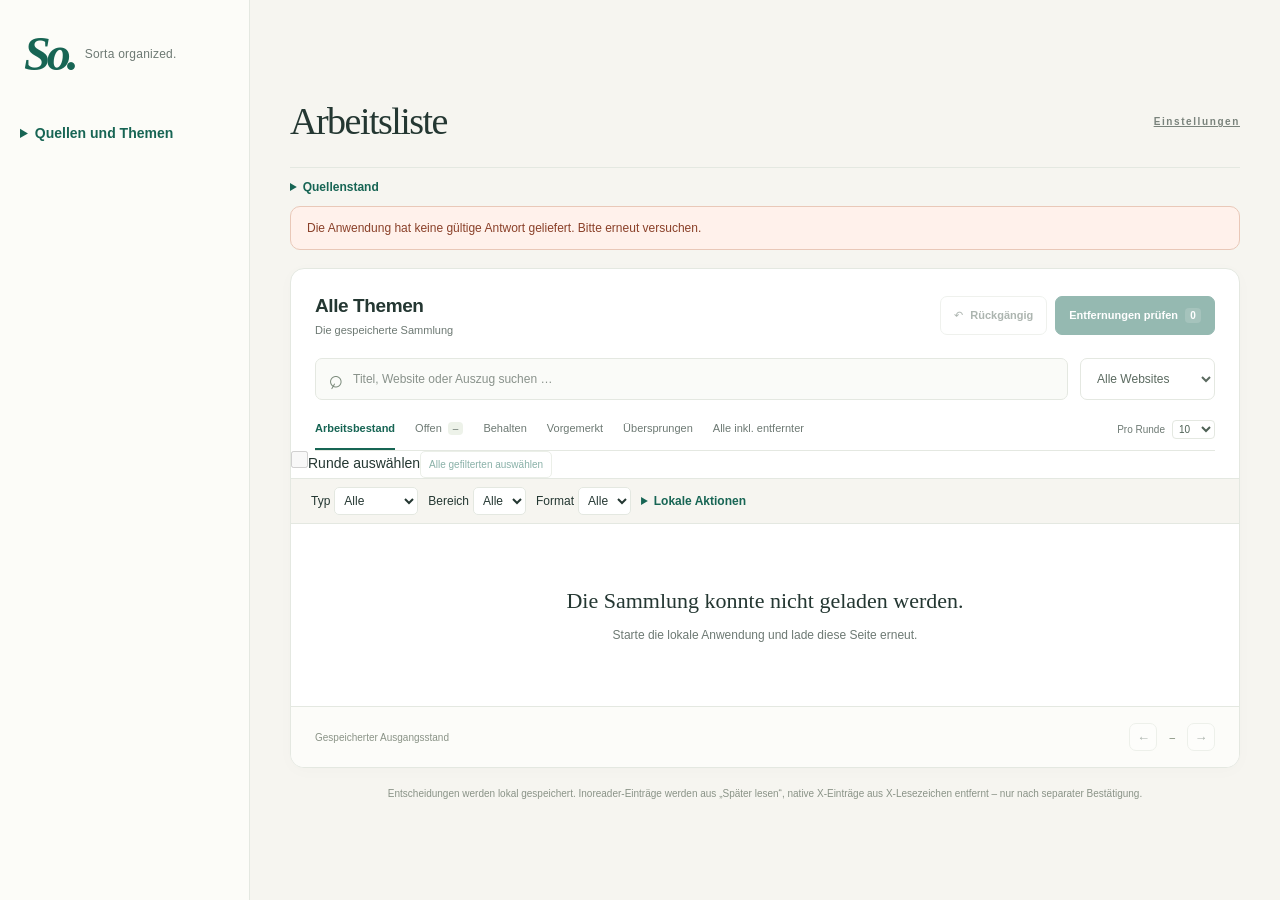
==== commit f6aa5d92: "Make So. a single reader-first workspace across sources" ====
--- a/index.html
+++ b/index.html
@@ -4,7 +4,8 @@
   <meta charset="utf-8">
   <meta name="viewport" content="width=device-width, initial-scale=1">
   <meta name="color-scheme" content="light">
-  <title>Leseliste · Inoreader &amp; X</title>
+  <title>So. — Sorta organized.</title>
+  <link rel="icon" href="data:,">
   <link rel="stylesheet" href="/styles.css">
   <script src="/app.js" defer></script>
 </head>
@@ -12,7 +13,8 @@
   <a class="skip-link" href="#main">Zum Inhalt</a>
   <div class="app-shell">
     <aside class="sidebar" aria-label="Themen und Verbindung">
-      <a class="brand" href="/" aria-label="Leseliste Startseite"><span class="brand-mark" aria-hidden="true">l.</span><span>leseliste<span class="brand-sub">Weniger sammeln. Mehr Raum.</span></span></a>
+      <a class="brand" href="/" aria-label="So. Startseite"><strong>So.</strong><span class="brand-sub" lang="en">Sorta organized.</span></a>
+      <details class="scope-panel"><summary>Quellen und Themen</summary>
       <div class="scope-label" id="scope-label">HERKUNFT · SPEICHERORT</div>
       <div class="collection-switch" role="group" aria-labelledby="scope-label">
         <button class="active" type="button" data-collection="all" aria-pressed="true"><span class="origin-mark" aria-hidden="true">◎</span> Alle</button>
@@ -52,27 +54,33 @@
         <button id="x-disconnect" class="text-button full-width" type="button" hidden>Trennen</button>
       </section>
       </details>
+      <button type="button" class="button secondary" id="posteo-load">Posteo-Aufgaben laden</button>
+      </details>
     </aside>
     <main id="main" tabindex="-1">
-      <header class="topbar"><nav aria-label="Hauptnavigation"><a class="eyebrow" href="/cockpit">Zum Cockpit ↗</a><a class="eyebrow" href="/settings">Einstellungen</a></nav><span class="saved-status" id="saved-status">Lade gespeicherten Fortschritt …</span></header>
-      <section class="intro" aria-labelledby="page-title">
-        <div><div class="eyebrow accent">PLATZ FÜR DAS WESENTLICHE</div><h1 id="page-title">Deine Leseliste. Ein bisschen leichter.</h1><p>Was ist noch relevant? Entscheide in kleinen Runden.<br> Du bestimmst, was auf deiner Liste bleibt.</p></div>
-        <div class="progress-card"><div class="progress-card-top"><span>Dein Fortschritt</span><strong id="progress-percent">–</strong></div><div class="progress-track"><div id="overall-bar"></div></div><p id="overall-progress">Sammlung wird geladen …</p><div class="progress-legend"><span><i class="legend-dot keep-dot"></i><span id="keep-count">–</span> behalten</span><span><i class="legend-dot remove-dot"></i><span id="remove-count">–</span> vorgemerkt</span><span><i class="legend-dot done-dot"></i><span id="done-count">–</span> entfernt</span></div></div>
-      </section>
-      <section class="source-inventory" aria-labelledby="source-inventory-heading">
+      <header class="topbar"><h1>Arbeitsliste</h1><a class="eyebrow" href="/settings">Einstellungen</a></header>
+      <details class="inventory-panel"><summary>Quellenstand</summary><span id="saved-status" role="status"></span>
+<section class="source-inventory" aria-labelledby="source-inventory-heading">
         <div class="source-inventory-heading"><div><span class="eyebrow accent">DEINE ORIGINALQUELLEN</span><h2 id="source-inventory-heading">Gespeichert in</h2></div><span class="source-inventory-note">Unabhängig von Filtern und lokaler Triage</span></div>
         <div class="source-inventory-grid">
           <article class="source-inventory-card" aria-labelledby="source-inventory-x-title"><div class="source-inventory-card-top"><h3 id="source-inventory-x-title">X-Lesezeichen</h3><a href="https://x.com/i/bookmarks" target="_blank" rel="noopener noreferrer">In X öffnen ↗</a></div><div class="source-inventory-count" id="source-inventory-x-count">–</div><p id="source-inventory-x-status" aria-live="polite">Noch nicht geprüft</p><p id="source-inventory-x-time">Erfolgreiche Prüfung: unbekannt</p><p class="source-inventory-limit">API-Scan-Snapshot, kein Live-Check. Auch ein vollständiger API-Scan belegt keine vollständige historische Abdeckung.</p><button id="source-inventory-x-check" class="button secondary" type="button" aria-label="X-Lesezeichen: letzten API-Scan übernehmen">Letzten API-Scan übernehmen</button></article>
           <article class="source-inventory-card" aria-labelledby="source-inventory-inoreader-title"><div class="source-inventory-card-top"><h3 id="source-inventory-inoreader-title">Inoreader „Später lesen“</h3><a href="https://www.inoreader.com/read-later" target="_blank" rel="noopener noreferrer">In Inoreader öffnen ↗</a></div><div class="source-inventory-count" id="source-inventory-inoreader-count">–</div><p id="source-inventory-inoreader-status" aria-live="polite">Noch nicht geprüft</p><p id="source-inventory-inoreader-time">Erfolgreiche Prüfung: unbekannt</p><button id="source-inventory-inoreader-check" class="button secondary" type="button" aria-label="Inoreader Später lesen: jetzt prüfen" disabled>Jetzt prüfen</button></article>
         </div>
       </section>
+      </details>
       <div id="notice" class="notice" role="status" aria-live="polite" hidden></div>
       <section class="collection" aria-labelledby="collection-title">
         <div class="collection-heading"><div><h2 id="collection-title">Alle Themen</h2><p id="topic-progress">Die gespeicherte Sammlung</p></div><div class="heading-actions"><button id="undo" class="button secondary" disabled type="button"><span aria-hidden="true">↶</span> Rückgängig</button><button id="preview" class="button primary" disabled type="button">Entfernungen prüfen <span id="pending-count" class="button-count">0</span></button></div></div>
         <div class="filters"><label class="search-field"><span aria-hidden="true">⌕</span><span class="sr-only">Artikel durchsuchen</span><input id="search" type="search" placeholder="Titel, Website oder Auszug suchen …" autocomplete="off"></label><label class="source-field"><span class="sr-only">Website oder Publikation filtern</span><select id="source"><option value="">Alle Websites</option></select></label></div>
-        <div class="list-navigation"><div class="status-tabs" role="group" aria-label="Nach Entscheidung filtern"><button class="status-tab active" data-status="saved" type="button">Später lesen</button><button class="status-tab" data-status="open" type="button">Offen <span id="open-count">–</span></button><button class="status-tab" data-status="keep" type="button">Behalten</button><button class="status-tab" data-status="remove" type="button">Vorgemerkt</button><button class="status-tab" data-status="skip" type="button">Übersprungen</button><button class="status-tab" data-status="all" type="button">Alle inkl. entfernter</button></div><label class="round-size">Pro Runde <select id="page-size"><option value="10">10</option><option value="20">20</option><option value="500">Alle</option></select></label></div>
-        <div class="batch-bar"><label class="select-all"><input id="select-all" type="checkbox"><span id="selection-label">Runde auswählen</span></label><button id="select-filtered" class="batch-scope-button" type="button" disabled>Alle gefilterten auswählen</button><div id="batch-actions" class="batch-actions" hidden><button id="open-selected" type="button">Ausgewählte Originale öffnen ↗</button><label class="hermes-note-label" for="hermes-note">Notiz für Hermes <input id="hermes-note" type="text" maxlength="500" placeholder="Optionaler Kontext" disabled></label><button id="share-selected" type="button">Für Hermes kopieren/teilen</button><button id="karakeep-selected" type="button" title="Speichert die ausgewählten Artikel und merkt nach bestätigtem Erfolg ihre Entfernung aus Inoreader vor">Ausgewählte in Karakeep speichern</button><button data-batch="keep" type="button">Behalten</button><button data-batch="remove" type="button">Entfernen vormerken</button><button data-batch="skip" type="button">Überspringen</button><button data-batch="clear" type="button">Zurücksetzen</button></div><span id="result-count" class="result-count"></span></div>
-        <div id="article-list" class="article-list" aria-label="Artikel"><div class="empty-state"><span class="empty-icon" aria-hidden="true">···</span><h3>Deine Sammlung wird geladen</h3><p>Einen Moment bitte.</p></div></div>
+        <div class="list-navigation"><div class="status-tabs" role="group" aria-label="Nach Entscheidung filtern"><button class="status-tab active" data-status="saved" type="button">Arbeitsbestand</button><button class="status-tab" data-status="open" type="button">Offen <span id="open-count">–</span></button><button class="status-tab" data-status="keep" type="button">Behalten</button><button class="status-tab" data-status="remove" type="button">Vorgemerkt</button><button class="status-tab" data-status="skip" type="button">Übersprungen</button><button class="status-tab" data-status="all" type="button">Alle inkl. entfernter</button></div><label class="round-size">Pro Runde <select id="page-size"><option value="10">10</option><option value="20">20</option><option value="500">Alle</option></select></label></div>
+        <div class="batch-bar"><label class="select-all"><input id="select-all" type="checkbox"><span id="selection-label">Runde auswählen</span></label><button id="select-filtered" class="batch-scope-button" type="button" disabled>Alle gefilterten auswählen</button><details id="batch-actions" class="batch-actions" hidden><summary>Auswahl bearbeiten</summary><button id="open-selected" type="button">Ausgewählte Originale öffnen ↗</button><label class="hermes-note-label" for="hermes-note">Notiz für Hermes <input id="hermes-note" type="text" maxlength="500" placeholder="Optionaler Kontext" disabled></label><button id="share-selected" type="button">Für Hermes kopieren/teilen</button><button id="karakeep-selected" type="button" title="Speichert die ausgewählten Artikel und merkt nach bestätigtem Erfolg ihre Entfernung aus Inoreader vor">Ausgewählte in Karakeep speichern</button><button data-batch="keep" type="button">Behalten</button><button data-batch="remove" type="button">Entfernen vormerken</button><button data-batch="skip" type="button">Überspringen</button><button data-batch="clear" type="button">Zurücksetzen</button></details><span id="result-count" class="result-count"></span></div>
+        <div class="work-facets">
+          <label>Typ <select id="kind-filter"><option value="">Alle</option><option value="reading">Lesestoff</option><option value="task">Aufgaben</option><option value="project">Projekte</option></select></label>
+          <label>Bereich <select id="area-filter"><option value="">Alle</option></select></label>
+          <label>Format <select id="format-filter"><option value="">Alle</option></select></label>
+          <details><summary>Lokale Aktionen</summary><label>Lebensbereich <input id="area-entry" maxlength="80"></label><button type="button" id="area-assign">Auswahl zuordnen</button><button type="button" id="local-hide">Hier ausblenden</button><button type="button" id="local-undo">Ausblenden rückgängig</button></details>
+        </div>
+        <div id="article-list" class="article-list" aria-label="Arbeitsliste"><div class="empty-state"><h3>Einträge werden geladen …</h3></div></div>
         <footer class="list-footer"><p id="snapshot-label">Gespeicherter Ausgangsstand</p><div class="pagination"><button id="previous-page" class="button secondary" type="button" disabled aria-label="Vorherige Runde">←</button><span id="page-label">–</span><button id="next-page" class="button secondary" type="button" disabled aria-label="Nächste Runde">→</button></div></footer>
       </section>
       <p class="footnote">Entscheidungen werden lokal gespeichert. Inoreader-Einträge werden aus „Später lesen“, native X-Einträge aus X-Lesezeichen entfernt – nur nach separater Bestätigung.</p>
--- a/styles.css
+++ b/styles.css
@@ -25,3 +25,15 @@
 .scope-label{font-size:10px;letter-spacing:1.4px;font-weight:650;color:var(--muted);margin:0 10px 10px}.source-inventory{margin:0 0 22px;padding:18px 20px;background:#f1f5ef;border:1px solid #e0e8dc;border-radius:var(--radius)}.source-inventory-heading,.source-inventory-card-top{display:flex;align-items:center;justify-content:space-between;gap:12px}.source-inventory-heading h2{margin:3px 0 0;font-size:16px}.source-inventory-note,.source-inventory-card p{font-size:10px;color:var(--muted)}.source-inventory-grid{display:grid;grid-template-columns:repeat(2,minmax(0,1fr));gap:12px;margin-top:13px}.source-inventory-card{min-width:0;padding:14px;background:#fff;border:1px solid var(--line);border-radius:10px}.source-inventory-card h3{margin:0;font-size:12px}.source-inventory-card-top a{font-size:10px;white-space:nowrap}.source-inventory-count{font:400 29px Georgia,serif;color:var(--teal);line-height:1.2;margin-top:10px}.source-inventory-card p{margin:5px 0;line-height:1.5}.source-inventory-card .source-inventory-limit{color:#805f31}.source-inventory-card .button{margin-top:6px}
 @media(max-width:640px){.source-inventory{padding:14px}.source-inventory-heading{align-items:flex-start;flex-direction:column;gap:2px}.source-inventory-grid{grid-template-columns:1fr}.source-inventory-card{padding:12px}.source-inventory-card-top{align-items:flex-start}.source-inventory-card .button{width:100%}}
 .collection-switch{display:flex;gap:3px;padding:4px;margin:0 0 24px;border:1px solid var(--line);border-radius:10px;background:#f0f2ed}.collection-switch button{flex:1;min-width:0;padding:9px 5px;border:0;border-radius:6px;background:transparent;color:var(--muted);font-size:12px;font-weight:600;white-space:nowrap}.collection-switch button:hover{background:#e4eae3}.collection-switch button.active{background:var(--teal);color:white}.collection-switch+.topic-heading{margin-top:0}@media(max-width:640px){.scope-label{margin:8px 0;font-size:9px}.collection-switch{max-width:320px;margin-bottom:18px}.sidebar .topic-heading{display:flex;margin:0 0 8px}.collection-switch button{padding:9px 12px}}
+
+/* Supplemental local items stay inside the native reader row system. */
+.article-row:has(.local-area-select) .row-actions{gap:.35rem}.local-area-select{max-width:9rem;border:1px solid var(--line);border-radius:8px;padding:.35rem;background:var(--surface);color:var(--ink);font:inherit}.brand-mark{font-weight:800;letter-spacing:-.08em}
+.brand strong{font:italic 700 48px/.9 Georgia,serif;letter-spacing:-4px;color:var(--teal)}
+.brand-sub{font-size:12px;letter-spacing:.02em}.topbar h1{margin:0;font:normal clamp(24px,3vw,38px)/1.1 Georgia,serif;letter-spacing:-.04em}
+.scope-panel summary,.inventory-panel summary,.work-facets summary{cursor:pointer;font-weight:600;color:var(--teal)}
+.inventory-panel{margin:10px 0;font-size:12px}.work-facets{display:flex;gap:10px;align-items:center;flex-wrap:wrap;padding:8px 20px;border-block:1px solid var(--line);font-size:12px;background:var(--bg)}
+.work-facets label{display:inline-flex;gap:4px;align-items:center}.work-facets select,.work-facets input,.work-facets button{color:var(--ink);background:white;border:1px solid var(--line);border-radius:5px;padding:5px;max-width:15em}.work-facets details[open]{flex-basis:100%}
+@media(max-width:760px){.sidebar{padding:12px 16px}.brand{margin:0 0 8px}.brand strong{font-size:32px}.topbar{padding:9px 0}.collection-heading{padding:10px}.work-facets{padding:6px 10px;gap:6px}.work-facets select{max-width:110px}.scope-panel summary{font-size:12px}}
+.batch-actions:not([open]) > :not(summary){display:none}
+@media(max-width:760px){.collection .collection-heading{flex-direction:row;align-items:center;gap:6px}.collection .collection-heading p{display:none}.collection .heading-actions{flex-wrap:wrap}.collection .list-navigation{gap:4px}.collection .status-tabs{display:flex;flex-wrap:nowrap;overflow-x:auto;max-width:100%}.collection .status-tab{white-space:nowrap}.collection .batch-bar{padding-block:5px}.collection .filters{padding-block:5px}}
+@media(max-width:760px){.app-shell .sidebar{display:flex;align-items:center;justify-content:space-between;flex-wrap:wrap;gap:6px}.app-shell .sidebar .brand{margin:0}.scope-panel[open]{flex-basis:100%}.inventory-panel{margin:3px 0}.collection .heading-actions button{padding-block:5px}.collection .article-row{padding-block:9px}}
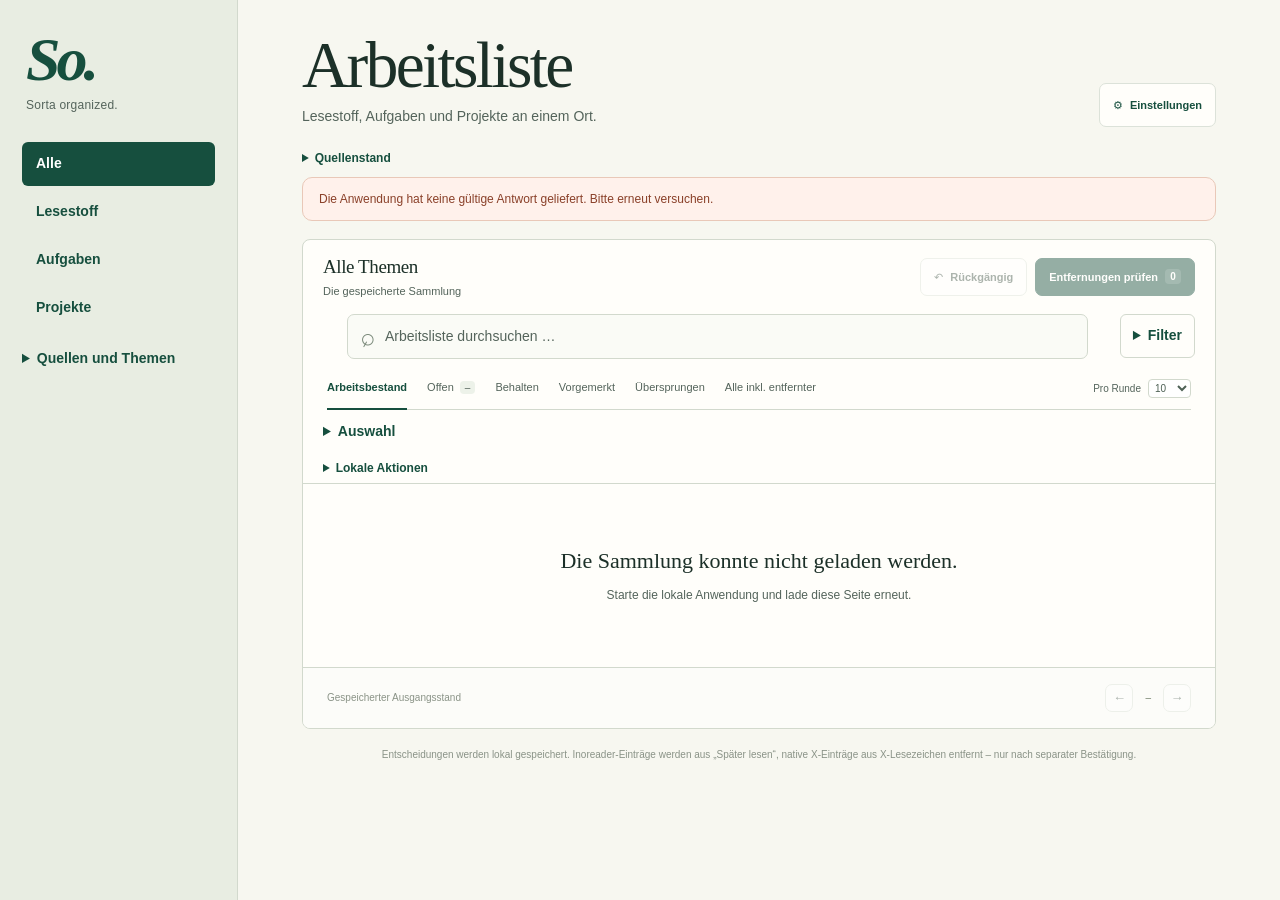
==== commit f7730a77: "Make So.’s worklist easier to scan and act on Put entry types and primary actions in reach, and disc" ====
--- a/index.html
+++ b/index.html
@@ -12,8 +12,14 @@
 <body>
   <a class="skip-link" href="#main">Zum Inhalt</a>
   <div class="app-shell">
-    <aside class="sidebar" aria-label="Themen und Verbindung">
+    <aside class="sidebar" aria-label="Arbeitsbereiche und Quellen">
       <a class="brand" href="/" aria-label="So. Startseite"><strong>So.</strong><span class="brand-sub" lang="en">Sorta organized.</span></a>
+      <nav class="kind-nav" aria-label="Einträge nach Typ">
+        <button type="button" data-kind-view="" aria-pressed="true">Alle</button>
+        <button type="button" data-kind-view="reading" aria-pressed="false">Lesestoff</button>
+        <button type="button" data-kind-view="task" aria-pressed="false">Aufgaben</button>
+        <button type="button" data-kind-view="project" aria-pressed="false">Projekte</button>
+      </nav>
       <details class="scope-panel"><summary>Quellen und Themen</summary>
       <div class="scope-label" id="scope-label">HERKUNFT · SPEICHERORT</div>
       <div class="collection-switch" role="group" aria-labelledby="scope-label">
@@ -58,7 +64,7 @@
       </details>
     </aside>
     <main id="main" tabindex="-1">
-      <header class="topbar"><h1>Arbeitsliste</h1><a class="eyebrow" href="/settings">Einstellungen</a></header>
+      <header class="topbar"><div><h1>Arbeitsliste</h1><p>Lesestoff, Aufgaben und Projekte an einem Ort.</p></div><a class="button secondary settings-link" href="/settings"><span aria-hidden="true">⚙</span> Einstellungen</a></header>
       <details class="inventory-panel"><summary>Quellenstand</summary><span id="saved-status" role="status"></span>
 <section class="source-inventory" aria-labelledby="source-inventory-heading">
         <div class="source-inventory-heading"><div><span class="eyebrow accent">DEINE ORIGINALQUELLEN</span><h2 id="source-inventory-heading">Gespeichert in</h2></div><span class="source-inventory-note">Unabhängig von Filtern und lokaler Triage</span></div>
@@ -71,15 +77,20 @@
       <div id="notice" class="notice" role="status" aria-live="polite" hidden></div>
       <section class="collection" aria-labelledby="collection-title">
         <div class="collection-heading"><div><h2 id="collection-title">Alle Themen</h2><p id="topic-progress">Die gespeicherte Sammlung</p></div><div class="heading-actions"><button id="undo" class="button secondary" disabled type="button"><span aria-hidden="true">↶</span> Rückgängig</button><button id="preview" class="button primary" disabled type="button">Entfernungen prüfen <span id="pending-count" class="button-count">0</span></button></div></div>
-        <div class="filters"><label class="search-field"><span aria-hidden="true">⌕</span><span class="sr-only">Artikel durchsuchen</span><input id="search" type="search" placeholder="Titel, Website oder Auszug suchen …" autocomplete="off"></label><label class="source-field"><span class="sr-only">Website oder Publikation filtern</span><select id="source"><option value="">Alle Websites</option></select></label></div>
+        <div class="list-tools">
+        <div class="filters"><label class="search-field"><span aria-hidden="true">⌕</span><span class="sr-only">Arbeitsliste durchsuchen</span><input id="search" type="search" placeholder="Arbeitsliste durchsuchen …" autocomplete="off"></label></div>
+        <details id="advanced-filters" class="advanced-filters">
+          <summary>Filter<span id="facet-count"></span></summary>
+          <div class="work-facets">
+            <label class="source-field">Website <select id="source"><option value="">Alle Websites</option></select></label>
+            <label>Bereich <select id="area-filter"><option value="">Alle</option></select></label>
+            <label>Format <select id="format-filter"><option value="">Alle</option></select></label>
+          </div>
+        </details>
+        </div>
         <div class="list-navigation"><div class="status-tabs" role="group" aria-label="Nach Entscheidung filtern"><button class="status-tab active" data-status="saved" type="button">Arbeitsbestand</button><button class="status-tab" data-status="open" type="button">Offen <span id="open-count">–</span></button><button class="status-tab" data-status="keep" type="button">Behalten</button><button class="status-tab" data-status="remove" type="button">Vorgemerkt</button><button class="status-tab" data-status="skip" type="button">Übersprungen</button><button class="status-tab" data-status="all" type="button">Alle inkl. entfernter</button></div><label class="round-size">Pro Runde <select id="page-size"><option value="10">10</option><option value="20">20</option><option value="500">Alle</option></select></label></div>
-        <div class="batch-bar"><label class="select-all"><input id="select-all" type="checkbox"><span id="selection-label">Runde auswählen</span></label><button id="select-filtered" class="batch-scope-button" type="button" disabled>Alle gefilterten auswählen</button><details id="batch-actions" class="batch-actions" hidden><summary>Auswahl bearbeiten</summary><button id="open-selected" type="button">Ausgewählte Originale öffnen ↗</button><label class="hermes-note-label" for="hermes-note">Notiz für Hermes <input id="hermes-note" type="text" maxlength="500" placeholder="Optionaler Kontext" disabled></label><button id="share-selected" type="button">Für Hermes kopieren/teilen</button><button id="karakeep-selected" type="button" title="Speichert die ausgewählten Artikel und merkt nach bestätigtem Erfolg ihre Entfernung aus Inoreader vor">Ausgewählte in Karakeep speichern</button><button data-batch="keep" type="button">Behalten</button><button data-batch="remove" type="button">Entfernen vormerken</button><button data-batch="skip" type="button">Überspringen</button><button data-batch="clear" type="button">Zurücksetzen</button></details><span id="result-count" class="result-count"></span></div>
-        <div class="work-facets">
-          <label>Typ <select id="kind-filter"><option value="">Alle</option><option value="reading">Lesestoff</option><option value="task">Aufgaben</option><option value="project">Projekte</option></select></label>
-          <label>Bereich <select id="area-filter"><option value="">Alle</option></select></label>
-          <label>Format <select id="format-filter"><option value="">Alle</option></select></label>
-          <details><summary>Lokale Aktionen</summary><label>Lebensbereich <input id="area-entry" maxlength="80"></label><button type="button" id="area-assign">Auswahl zuordnen</button><button type="button" id="local-hide">Hier ausblenden</button><button type="button" id="local-undo">Ausblenden rückgängig</button></details>
-        </div>
+        <div class="batch-bar"><details class="selection-tools"><summary>Auswahl<span id="selection-count"></span></summary><div class="selection-controls"><label class="select-all"><input id="select-all" type="checkbox"><span id="selection-label">Runde auswählen</span></label><button id="select-filtered" class="batch-scope-button" type="button" disabled>Alle gefilterten auswählen</button><details id="batch-actions" class="batch-actions" hidden><summary>Auswahl bearbeiten</summary><button id="open-selected" type="button">Ausgewählte Originale öffnen ↗</button><label class="hermes-note-label" for="hermes-note">Notiz für Hermes <input id="hermes-note" type="text" maxlength="500" placeholder="Optionaler Kontext" disabled></label><button id="share-selected" type="button">Für Hermes kopieren/teilen</button><button id="karakeep-selected" type="button" title="Speichert die ausgewählten Artikel und merkt nach bestätigtem Erfolg ihre Entfernung aus Inoreader vor">Ausgewählte in Karakeep speichern</button><button data-batch="keep" type="button">Behalten</button><button data-batch="remove" type="button">Entfernen vormerken</button><button data-batch="skip" type="button">Überspringen</button><button data-batch="clear" type="button">Zurücksetzen</button></details></div></details><span id="result-count" class="result-count"></span></div>
+        <details class="local-actions work-facets"><summary>Lokale Aktionen</summary><div><label>Lebensbereich <input id="area-entry" maxlength="80"></label><button type="button" id="area-assign">Auswahl zuordnen</button><button type="button" id="local-hide">Hier ausblenden</button><button type="button" id="local-undo">Ausblenden rückgängig</button></div></details>
         <div id="article-list" class="article-list" aria-label="Arbeitsliste"><div class="empty-state"><h3>Einträge werden geladen …</h3></div></div>
         <footer class="list-footer"><p id="snapshot-label">Gespeicherter Ausgangsstand</p><div class="pagination"><button id="previous-page" class="button secondary" type="button" disabled aria-label="Vorherige Runde">←</button><span id="page-label">–</span><button id="next-page" class="button secondary" type="button" disabled aria-label="Nächste Runde">→</button></div></footer>
       </section>
--- a/styles.css
+++ b/styles.css
@@ -37,3 +37,78 @@
 .batch-actions:not([open]) > :not(summary){display:none}
 @media(max-width:760px){.collection .collection-heading{flex-direction:row;align-items:center;gap:6px}.collection .collection-heading p{display:none}.collection .heading-actions{flex-wrap:wrap}.collection .list-navigation{gap:4px}.collection .status-tabs{display:flex;flex-wrap:nowrap;overflow-x:auto;max-width:100%}.collection .status-tab{white-space:nowrap}.collection .batch-bar{padding-block:5px}.collection .filters{padding-block:5px}}
 @media(max-width:760px){.app-shell .sidebar{display:flex;align-items:center;justify-content:space-between;flex-wrap:wrap;gap:6px}.app-shell .sidebar .brand{margin:0}.scope-panel[open]{flex-basis:100%}.inventory-panel{margin:3px 0}.collection .heading-actions button{padding-block:5px}.collection .article-row{padding-block:9px}}
+
+/* The rail is for destinations; the reading surface is for decisions. */
+:root { --bg: #f7f7f0; --surface: #fffefa; --ink: #1c3028; --muted: #54645b; --teal: #164f3e; --teal-light: #e1eadb; --line: #d2d9cd; --radius: 8px; }
+.app-shell { grid-template-columns: 238px minmax(0, 1fr); }
+.sidebar { background: #e8ede2; padding: 32px 22px; }
+.sidebar .brand { align-items: flex-start; flex-direction: column; gap: 8px; margin-bottom: 28px; }
+.brand strong { font-size: 62px; }
+.brand-sub { color: var(--muted); }
+.kind-nav { display: grid; gap: 4px; margin-bottom: 18px; }
+.kind-nav button { text-align: left; font-weight: 600; min-height: 44px; padding: 8px 13px; border: 1px solid transparent; border-radius: 6px; color: var(--teal); background: transparent; }
+.kind-nav button:hover { background: var(--teal-light); }
+.kind-nav button[aria-pressed=true] { background: var(--teal); color: white; }
+main { margin: 0 auto; max-width: 1240px; padding: 30px clamp(24px, 5vw, 74px) 36px; }
+.topbar { border: none; padding: 0 0 12px; align-items: flex-end; }
+.topbar h1 { font-size: clamp(42px, 5.1vw, 72px); }
+.topbar p { color: var(--muted); margin: 4px 0 0; }
+.settings-link { color: var(--teal); background: var(--surface); min-height: 44px; white-space: nowrap; }
+.collection { background: var(--surface); box-shadow: none; }
+.collection-heading { padding: 14px 20px; }
+.collection-heading h2 { font-family: Georgia, serif; font-weight: 400; }
+.list-tools { display: flex; flex-wrap: wrap; align-items: start; gap: 8px; padding: 0 20px; }
+.list-tools .filters { flex: 1 1 240px; min-width: 0; padding: 0; }
+.search-field { min-height: 44px; background: #fafbf6; }
+.search-field input { font-size: 14px; min-width: 0; }
+.search-field input::placeholder, .article-excerpt { color: var(--muted); }
+.list-tools:has(.advanced-filters[open]) .advanced-filters { flex: 1 1 100%; }
+.advanced-filters summary, .selection-tools > summary, .row-more > summary { cursor: pointer; color: var(--teal); font-weight: 600; }
+.advanced-filters summary { width: fit-content; min-height: 44px; padding: 10px 12px; border: 1px solid var(--line); border-radius: 6px; }
+.advanced-filters[open] .work-facets { margin-block: 8px 4px; padding-inline: 10px; border: 0; border-radius: 6px; }
+:is(.advanced-filters, .selection-tools, .local-actions, .row-more):not([open]) > :not(summary) { display: none; }
+.selection-controls, .local-actions > div { display: flex; flex-wrap: wrap; gap: 8px 14px; align-items: center; padding-block: 8px 2px; }
+.selection-tools > summary, .local-actions > summary { padding-block: 4px; width: fit-content; }
+.batch-bar { align-items: start; padding: 7px 20px; }
+.local-actions { display: block; padding: 2px 20px; border-top: 0; background: transparent; }
+.local-actions summary { color: var(--teal); cursor: pointer; }
+.article-row { padding: 16px 20px; }
+.article-title { color: var(--ink); font: 400 clamp(19px, 2vw, 24px)/1.18 Georgia, serif; }
+.article-excerpt { font-size: 13px; }
+.row-actions { flex-wrap: wrap; align-self: start; justify-content: start; max-width: 270px; }
+.row-action, .row-action.details, .row-more > summary { min-height: 36px; height: auto; padding: 8px 9px; font-size: 13px; color: var(--teal); margin: 0; }
+.row-action.keep { background: var(--teal-light); border-color: #aabcaa; font-weight: 650; }
+.row-action.keep.chosen { background: var(--teal); border-color: var(--teal); color: white; }
+.row-more > summary { white-space: nowrap; }
+.row-more[open] { flex-basis: 100%; }
+.row-secondary { display: grid; justify-items: start; gap: 5px; max-width: 100%; padding-bottom: 4px; }
+.row-links { display: flex; flex-wrap: wrap; gap: 5px; }
+.row-links .button { margin: 0; }
+summary:focus-visible { outline: 2px solid var(--teal); outline-offset: 2px; }
+
+@media (max-width: 900px) and (min-width: 761px) {
+  .app-shell { grid-template-columns: 180px minmax(0, 1fr); }
+  .article-row { grid-template-columns: 18px minmax(0, 1fr); }
+  .article-row .row-actions { grid-column: 2; }
+}
+@media (max-width: 760px) {
+  .app-shell { display: block; }
+  .app-shell .sidebar { padding: 10px 14px; border: 0; border-bottom: 1px solid var(--line); }
+  .sidebar .brand { flex-direction: row; align-items: baseline; }
+  .brand strong { font-size: 40px; }
+  .kind-nav { display: flex; flex: 1 0 100%; order: 2; margin: 0; }
+  .kind-nav button { flex: 1; padding-inline: 4px; text-align: center; font-size: 13px; }
+  .scope-panel[open] { order: 3; }
+  main { padding: 14px 12px 26px; }
+  .topbar { align-items: center; padding: 0 0 4px; }
+  .topbar h1 { font-size: clamp(30px, 9vw, 44px); }
+  .topbar p { display: none; }
+  .settings-link { font-size: 12px; padding-inline: 8px; }
+  .collection-heading { padding: 8px 10px; }
+  .list-tools { padding-inline: 10px; }
+  .list-tools .filters { flex-basis: 160px; }
+  .batch-bar, .local-actions { padding-inline: 10px; }
+  .article-row { grid-template-columns: 20px minmax(0, 1fr); gap: 5px 8px; padding-inline: 10px; }
+  .article-row .row-actions { grid-column: 2; }
+  .row-action, .row-action.details, .row-more > summary { min-height: 44px; padding: 11px 8px; }
+}
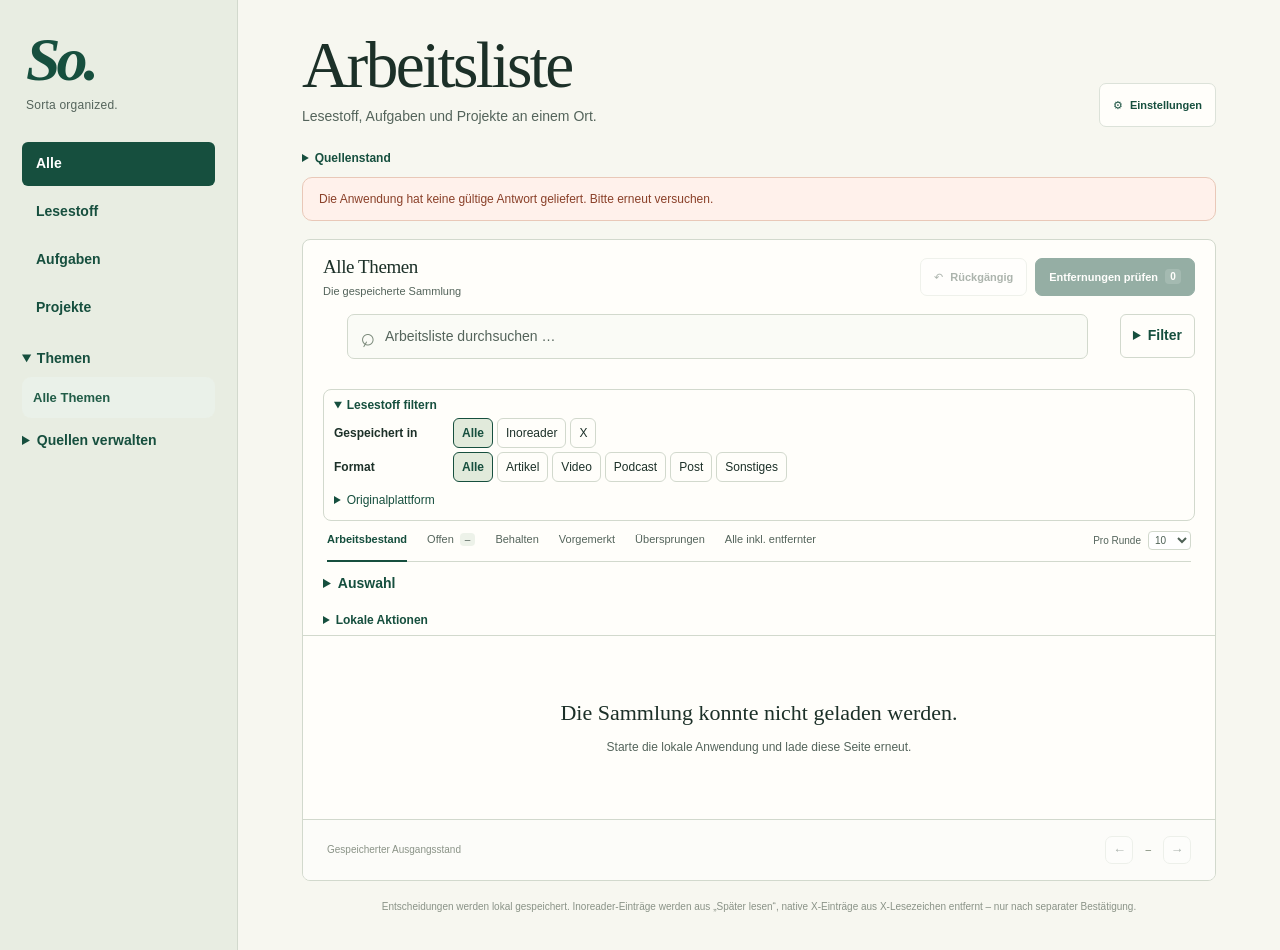
==== commit 1465df6b: "Make reading filters composable in So." ====
--- a/index.html
+++ b/index.html
@@ -20,25 +20,13 @@
         <button type="button" data-kind-view="task" aria-pressed="false">Aufgaben</button>
         <button type="button" data-kind-view="project" aria-pressed="false">Projekte</button>
       </nav>
-      <details class="scope-panel"><summary>Quellen und Themen</summary>
-      <div class="scope-label" id="scope-label">HERKUNFT · SPEICHERORT</div>
-      <div class="collection-switch" role="group" aria-labelledby="scope-label">
-        <button class="active" type="button" data-collection="all" aria-pressed="true"><span class="origin-mark" aria-hidden="true">◎</span> Alle</button>
-        <button type="button" data-collection="inoreader" aria-pressed="false"><span class="origin-mark" aria-hidden="true">IR</span> Inoreader</button>
-        <button type="button" data-collection="x" aria-pressed="false"><span class="origin-mark" aria-hidden="true">𝕏</span> X</button>
-      </div>
-      <div class="scope-label" id="platform-label">PLATTFORM</div>
-      <div class="platform-switch" role="group" aria-labelledby="platform-label" title="Erkennung anhand der Linkadresse; eigene Substack-Domains können unter anderen Webseiten erscheinen.">
-        <button class="active" type="button" data-platform="" aria-pressed="true"><span aria-hidden="true">◎</span> Alle</button>
-        <button type="button" data-platform="youtube" aria-pressed="false"><span aria-hidden="true">▶</span> YouTube</button>
-        <button type="button" data-platform="x" aria-pressed="false"><span aria-hidden="true">𝕏</span> X</button>
-        <button type="button" data-platform="substack" aria-pressed="false"><span aria-hidden="true">≡</span> Substack</button>
-        <button type="button" data-platform="web" aria-pressed="false"><span aria-hidden="true">↗</span> Andere Webseiten</button>
-      </div>
-      <div class="topic-heading"><span>THEMENFILTER</span><span>Entschieden</span></div>
+      <details class="scope-panel" id="topic-panel" open><summary>Themen</summary>
       <button class="all-topics topic-button active" id="all-topics" type="button"><span>Alle Themen</span></button>
       <nav id="topics" aria-label="Nach Thema filtern"></nav>
-      <p class="topic-note">Quellenauswahl und Themenfilter lassen sich kombinieren. „Alle Themen“ hebt nur den Themenfilter auf. Themen ohne Inhaltsabruf bleiben vorläufig.</p>
+      <button class="text-button" id="topic-more" type="button" aria-expanded="false" aria-controls="topic-search topics" hidden>Alle Themen anzeigen</button>
+      <input id="topic-search" type="search" aria-label="Thema suchen" placeholder="Thema suchen …" hidden>
+      </details>
+      <details class="scope-panel source-management"><summary>Quellen verwalten</summary>
       <button id="x-import" class="button primary full-width" type="button" disabled>X-Lesezeichen importieren</button>
       <button id="x-check" class="text-button full-width" type="button" disabled>Nur lesend: X-Stand prüfen</button>
       <p id="x-import-status" class="import-status" aria-live="polite"></p>
@@ -84,10 +72,33 @@
           <div class="work-facets">
             <label class="source-field">Website <select id="source"><option value="">Alle Websites</option></select></label>
             <label>Bereich <select id="area-filter"><option value="">Alle</option></select></label>
-            <label>Format <select id="format-filter"><option value="">Alle</option></select></label>
           </div>
         </details>
         </div>
+        <details id="reader-facets" class="reading-facets" open><summary>Lesestoff filtern <span id="reader-facet-count"></span></summary>
+          <div class="facet-row" role="group" aria-labelledby="saved-facet-label"><strong id="saved-facet-label">Gespeichert in</strong><div class="facet-options">
+            <button class="facet-chip" type="button" data-facet="collection" data-value="" aria-pressed="true">Alle</button>
+            <button class="facet-chip" type="button" data-facet="collection" data-value="inoreader" aria-pressed="false">Inoreader</button>
+            <button class="facet-chip" type="button" data-facet="collection" data-value="x" aria-pressed="false">X</button>
+          </div></div>
+          <div class="facet-row" role="group" aria-labelledby="format-facet-label"><strong id="format-facet-label">Format</strong><div class="facet-options">
+            <button class="facet-chip" type="button" data-facet="format" data-value="" aria-pressed="true">Alle</button>
+            <button class="facet-chip" type="button" data-facet="format" data-value="article" aria-pressed="false">Artikel</button>
+            <button class="facet-chip" type="button" data-facet="format" data-value="video" aria-pressed="false">Video</button>
+            <button class="facet-chip" type="button" data-facet="format" data-value="podcast" aria-pressed="false">Podcast</button>
+            <button class="facet-chip" type="button" data-facet="format" data-value="post" aria-pressed="false">Post</button>
+            <button class="facet-chip" type="button" data-facet="format" data-value="other" aria-pressed="false">Sonstiges</button>
+          </div></div>
+          <details id="original-platform"><summary>Originalplattform</summary><div class="facet-options" role="group" aria-label="Originalplattform" title="Erkennung anhand der Linkadresse; eigene Substack-Domains können unter anderen Websites erscheinen.">
+            <button class="facet-chip" type="button" data-facet="platform" data-value="" aria-pressed="true">Alle</button>
+            <button class="facet-chip" type="button" data-facet="platform" data-value="youtube" aria-pressed="false">YouTube</button>
+            <button class="facet-chip" type="button" data-facet="platform" data-value="substack" aria-pressed="false">Substack</button>
+            <button class="facet-chip" type="button" data-facet="platform" data-value="podcast" aria-pressed="false">Podcast-Plattform</button>
+            <button class="facet-chip" type="button" data-facet="platform" data-value="x" aria-pressed="false">X</button>
+            <button class="facet-chip" type="button" data-facet="platform" data-value="web" aria-pressed="false">Andere Websites</button>
+          </div></details>
+          <div class="facet-options active-facets" id="active-facets" role="group" aria-label="Aktive Zusatzfilter" hidden></div>
+        </details>
         <div class="list-navigation"><div class="status-tabs" role="group" aria-label="Nach Entscheidung filtern"><button class="status-tab active" data-status="saved" type="button">Arbeitsbestand</button><button class="status-tab" data-status="open" type="button">Offen <span id="open-count">–</span></button><button class="status-tab" data-status="keep" type="button">Behalten</button><button class="status-tab" data-status="remove" type="button">Vorgemerkt</button><button class="status-tab" data-status="skip" type="button">Übersprungen</button><button class="status-tab" data-status="all" type="button">Alle inkl. entfernter</button></div><label class="round-size">Pro Runde <select id="page-size"><option value="10">10</option><option value="20">20</option><option value="500">Alle</option></select></label></div>
         <div class="batch-bar"><details class="selection-tools"><summary>Auswahl<span id="selection-count"></span></summary><div class="selection-controls"><label class="select-all"><input id="select-all" type="checkbox"><span id="selection-label">Runde auswählen</span></label><button id="select-filtered" class="batch-scope-button" type="button" disabled>Alle gefilterten auswählen</button><details id="batch-actions" class="batch-actions" hidden><summary>Auswahl bearbeiten</summary><button id="open-selected" type="button">Ausgewählte Originale öffnen ↗</button><label class="hermes-note-label" for="hermes-note">Notiz für Hermes <input id="hermes-note" type="text" maxlength="500" placeholder="Optionaler Kontext" disabled></label><button id="share-selected" type="button">Für Hermes kopieren/teilen</button><button id="karakeep-selected" type="button" title="Speichert die ausgewählten Artikel und merkt nach bestätigtem Erfolg ihre Entfernung aus Inoreader vor">Ausgewählte in Karakeep speichern</button><button data-batch="keep" type="button">Behalten</button><button data-batch="remove" type="button">Entfernen vormerken</button><button data-batch="skip" type="button">Überspringen</button><button data-batch="clear" type="button">Zurücksetzen</button></details></div></details><span id="result-count" class="result-count"></span></div>
         <details class="local-actions work-facets"><summary>Lokale Aktionen</summary><div><label>Lebensbereich <input id="area-entry" maxlength="80"></label><button type="button" id="area-assign">Auswahl zuordnen</button><button type="button" id="local-hide">Hier ausblenden</button><button type="button" id="local-undo">Ausblenden rückgängig</button></div></details>
--- a/styles.css
+++ b/styles.css
@@ -59,6 +59,27 @@
 .collection-heading h2 { font-family: Georgia, serif; font-weight: 400; }
 .list-tools { display: flex; flex-wrap: wrap; align-items: start; gap: 8px; padding: 0 20px; }
 .list-tools .filters { flex: 1 1 240px; min-width: 0; padding: 0; }
+#topic-panel > summary { margin-bottom: 8px; }
+#topic-search { width: 100%; margin-top: 4px; padding: 7px; border: 1px solid var(--line); border-radius: 6px; }
+.source-management { margin-top: 12px; }
+.reading-facets { margin: 10px 20px; padding: 6px 10px; border: 1px solid var(--line); border-radius: 8px; }
+.reading-facets[hidden], .active-facets[hidden] { display: none; }
+.reading-facets > summary { cursor: pointer; font-size: 12px; font-weight: 600; color: var(--teal); }
+.facet-row { display: grid; grid-template-columns: 112px minmax(0,1fr); align-items: baseline; gap: 7px; margin-block: 4px; }
+.facet-row > strong, #original-platform > summary { font-size: 12px; }
+.facet-options { display: flex; flex-wrap: wrap; align-items: center; gap: 4px; }
+.facet-chip { border: 1px solid var(--line); border-radius: 6px; padding: 5px 8px; background: transparent; color: var(--ink); font: inherit; font-size: 12px; cursor: pointer; }
+.facet-chip:hover { border-color: var(--teal); }
+.facet-chip[aria-pressed="true"] { background: var(--teal-light); border-color: var(--teal); color: var(--teal); font-weight: 700; }
+#original-platform > summary { cursor: pointer; color: var(--teal); padding-block: 5px; }
+.active-facets { margin-top: 5px; padding-top: 5px; border-top: 1px solid var(--line); }
+@media (max-width: 640px) {
+  .app-shell .sidebar { padding-block: 6px; gap: 4px; }
+  .source-management { margin-top: 0; }
+  #topic-panel:not([open]) > summary { margin-bottom: 0; }
+  .reading-facets { margin: 7px 10px; }
+  .facet-row { grid-template-columns: 1fr; gap: 4px; }
+}
 .search-field { min-height: 44px; background: #fafbf6; }
 .search-field input { font-size: 14px; min-width: 0; }
 .search-field input::placeholder, .article-excerpt { color: var(--muted); }
